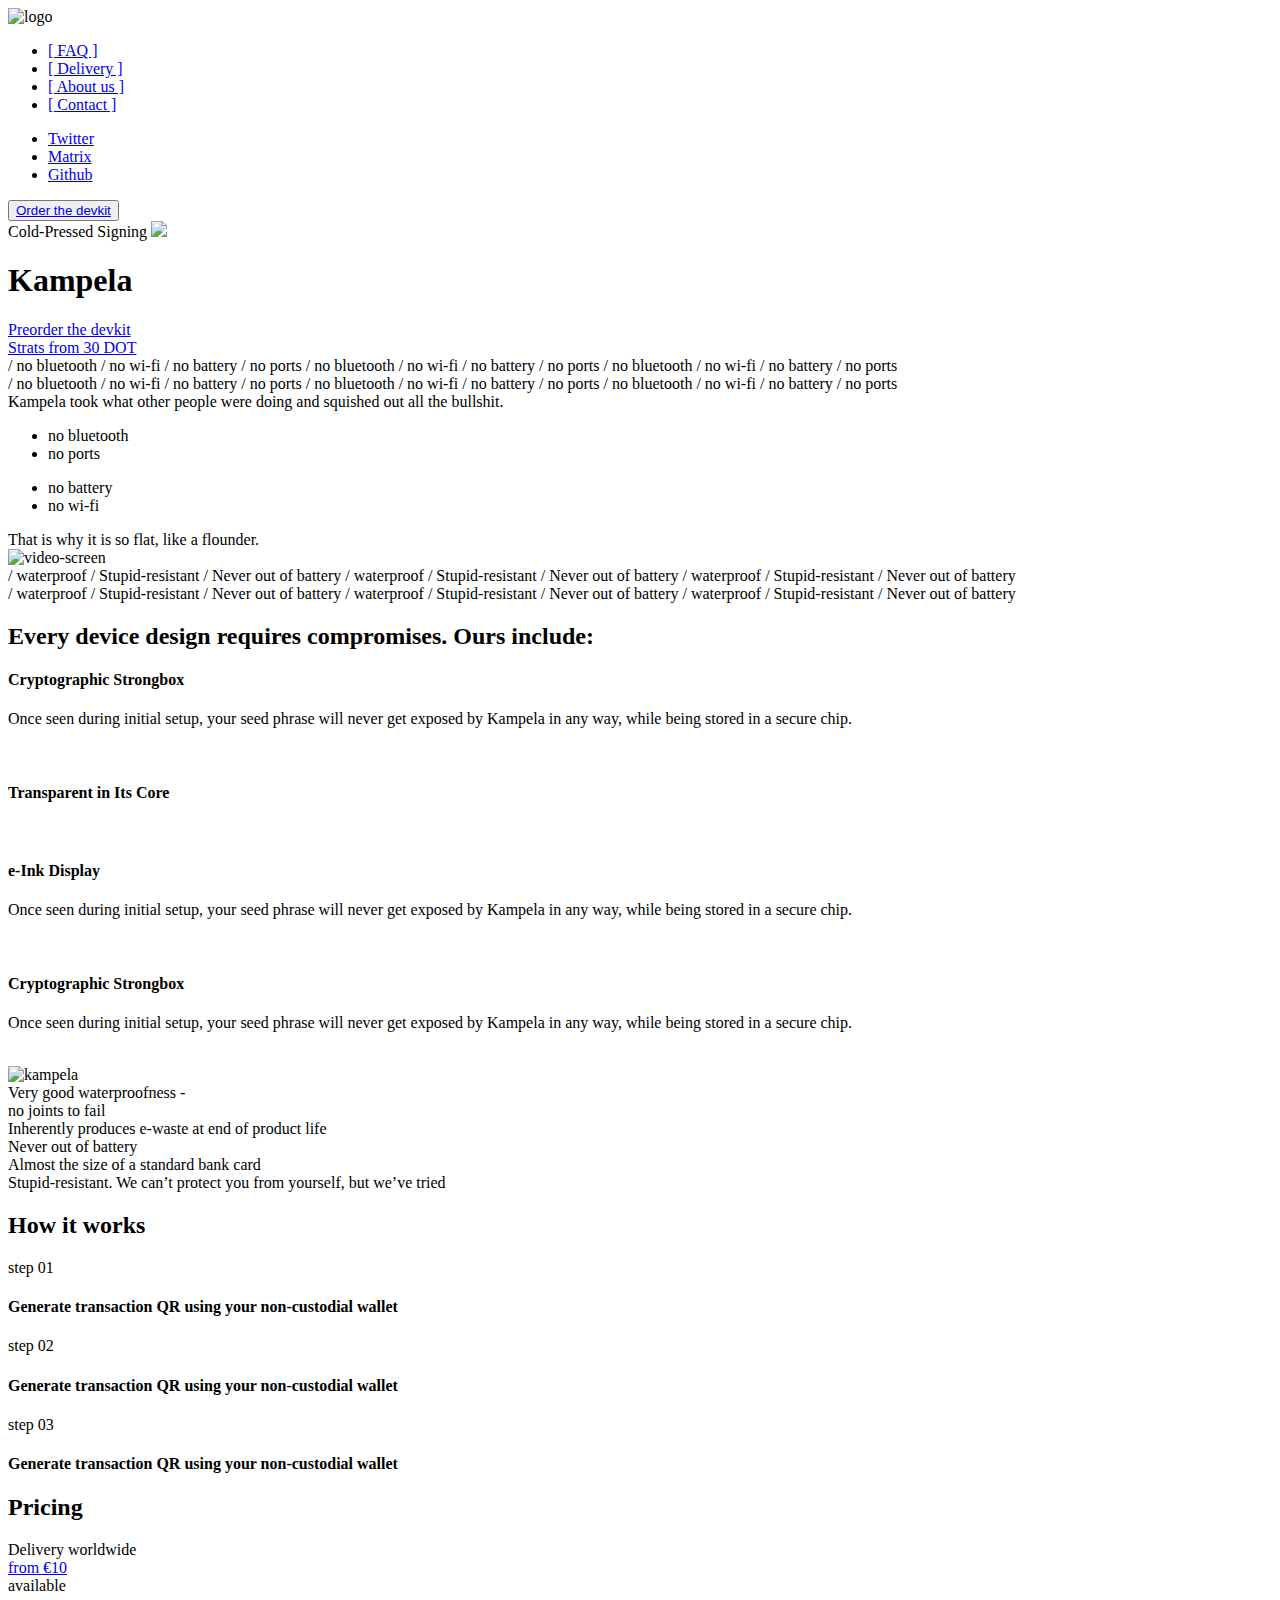
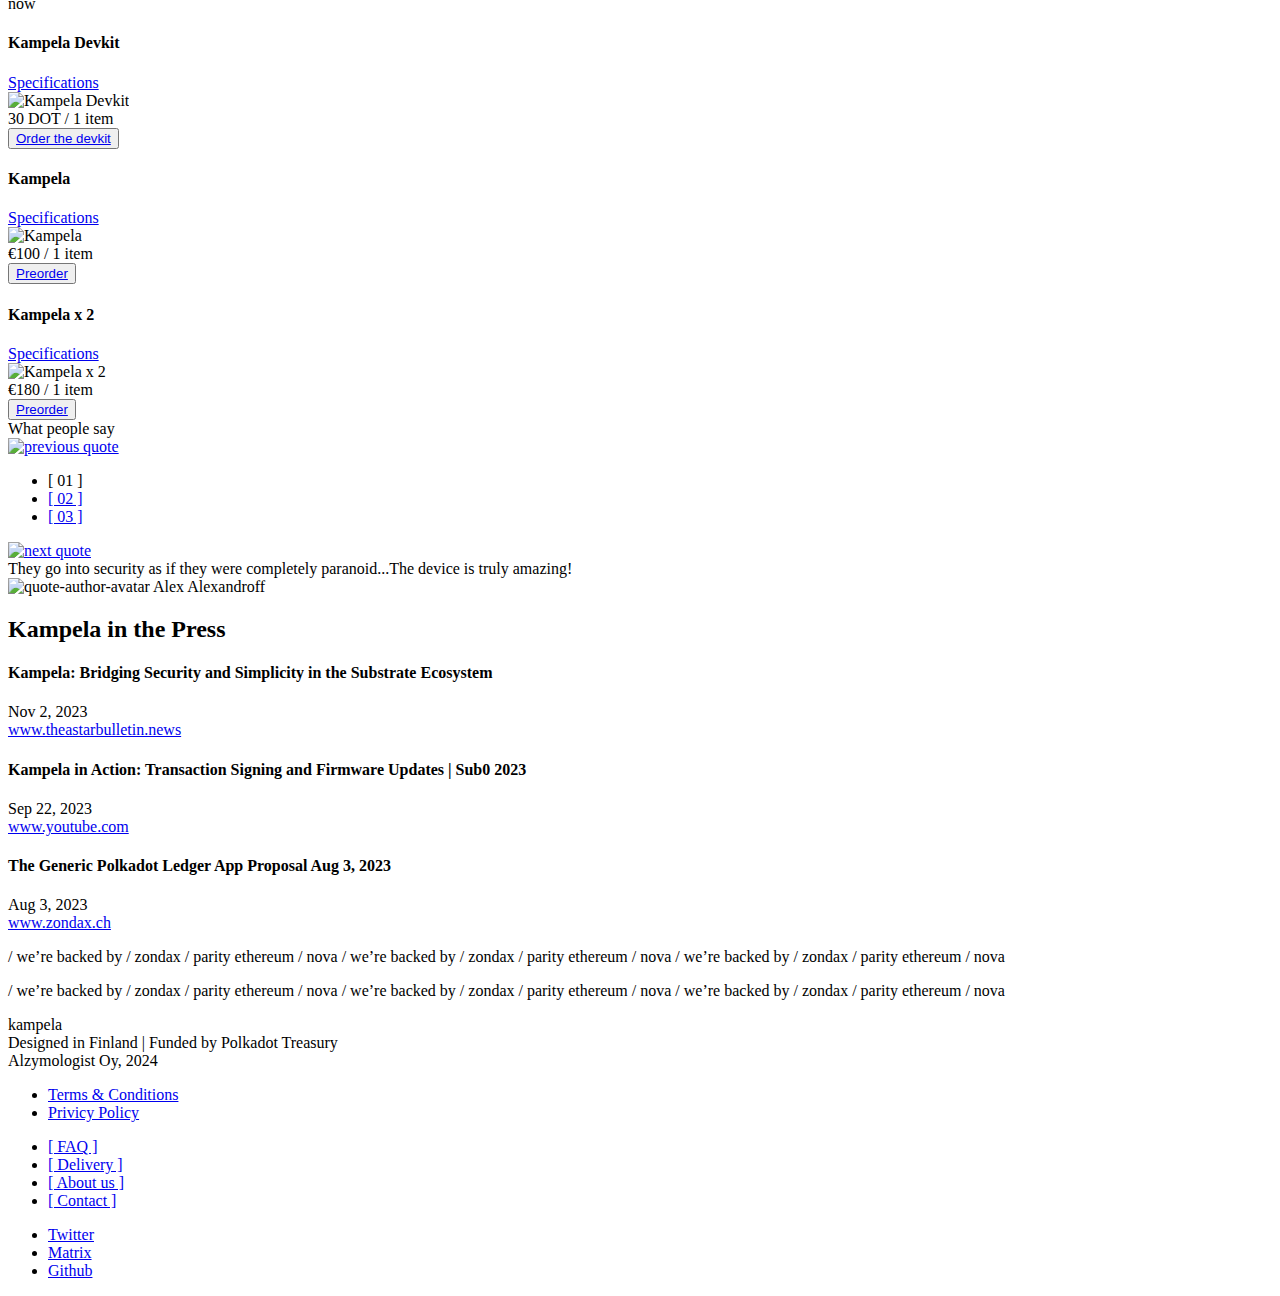
==== 1920x/index.html @ 7565f365 "Merge branch 'master' of https://github.com/yavelena/kampela-figma-layout" ====
<!DOCTYPE html>
<html lang="en">

<head>
  <meta charset="UTF-8">
  <meta name="viewport" content="width=device-width, initial-scale=1.0">
  <meta name="description" content="Hardware signer for Polkadot ecosystem" />
  <link rel="preconnect" href="https://fonts.googleapis.com">
  <link rel="preconnect" href="https://fonts.gstatic.com" crossorigin>
  <link
    href="https://fonts.googleapis.com/css2?family=Space+Grotesk:wght@300;400;500&family=Space+Mono:wght@400;700&display=swap"
    rel="stylesheet">
  <link href="https://cdn.jsdelivr.net/npm/remixicon@4.1.0/fonts/remixicon.css" rel="stylesheet" />
  <link rel="stylesheet" href="css/style.css">
  <title>Kampela</title>
</head>

<body>
  <div class="container">

    <!-- TOP MENU SCREEN -->
    <div id="fixed-menu">
      <div class="left-container">
        <div class="logo"><img src="img/logo.svg" alt="logo"></div>
        <menu class="main-menu hmenu">
          <li><a href="#">[ FAQ ]</a></li>
          <li><a href="#">[ Delivery ]</a></li>
          <li><a href="#">[ About us ]</a></li>
          <li><a href="#">[ Contact ]</a></li>
        </menu>
      </div>
      <div class="right-container">
        <menu class="link-menu hmenu">
          <li><a href="#" class="underline">Twitter
            <div class="arrows-wrapper">
              <div class="arrow top"></div>
              <div class="arrow bottom"></div>
            </div>
          </a></li>
          <li><a href="#" class="underline">Matrix
            <div class="arrows-wrapper">
              <div class="arrow top"></div>
              <div class="arrow bottom"></div>
            </div>
          </a></li>
          <li><a href="#" class="underline">Github
            <div class="arrows-wrapper">
              <div class="arrow top"></div>
              <div class="arrow bottom"></div>
            </div>
          </a></li>
        </menu>
        <button class="order-button"><a href="#">Order the devkit</a></button>
      </div>
    </div>

    <!-- FIRST KAMPELA SCREEN -->
    <div class="first-screen">
      <div class="headline">
        <div class="description">Cold-Pressed Signing <img src="img/lines-icon.png"></div>
        <h1 class="kampela-logo">Kampela</h1>
      </div>
      <div class="preorder-buttons">
        <div class="order-button white"><a href="#">Preorder the devkit</a></div>
        <div id="starts-from"><a href="#" class="underline">Strats from 30 DOT</a></div>
      </div>
    </div>

    <!-- RUNNING TEXT LINE #1 -->
    <div class="running-text-line">
      <div class="running-text">
        <span>/ no bluetooth / no wi-fi / no battery / no ports </span>
        <span>/ no bluetooth / no wi-fi / no battery / no ports </span>
        <span>/ no bluetooth / no wi-fi / no battery / no ports </span>
      </div>
      <div class="running-text">
        <span>/ no bluetooth / no wi-fi / no battery / no ports </span>
        <span>/ no bluetooth / no wi-fi / no battery / no ports </span>
        <span>/ no bluetooth / no wi-fi / no battery / no ports </span>
      </div>
    </div>

    <!-- ABOUT SCREEN -->
    <div id="about-screen">
      <div class="kampela-img"></div>
      <div id="about-text-block-1">
        <span class="text-h3">Kampela took what other people were doing and squished out all the bullshit.</span>
        <div id="prop-list-container" class="text-large">
          <menu class="prop-list">
            <li>no bluetooth</li>
            <li>no ports</li>
          </menu>
          <menu class="prop-list">
            <li>no battery</li>
            <li>no wi-fi</li>
          </menu>
        </div>
      </div>
      <div id="about-text-block-2" class="text-h3">That is why it is so flat, like a flounder.</div>
    </div>

    <!-- LAKE BOTTOM  -->
    <div id="kambala-screen"></div>

    <!-- VIDEO -->
    <div id="video-screen"><img src="img/video-block.jpg" alt="video-screen"></div>

    <!-- RUNNING TEXT LINE #2 -->
    <div class="running-text-line">
      <div class="running-text">
        <span>/ waterproof / Stupid-resistant / Never out of battery </span>
        <span>/ waterproof / Stupid-resistant / Never out of battery </span>
        <span>/ waterproof / Stupid-resistant / Never out of battery </span>
      </div>
      <div class="running-text">
        <span>/ waterproof / Stupid-resistant / Never out of battery </span>
        <span>/ waterproof / Stupid-resistant / Never out of battery </span>
        <span>/ waterproof / Stupid-resistant / Never out of battery </span>
      </div>
    </div>

    <!-- FEATURES SCREEN -->
    <div id="features-screen">
      <h2>Every device design requires compromises. Ours include:</h2>
      <div id="features-container">
        <div class="feature-block border-container">
          <div class="feature-text">
            <h4>Cryptographic Strongbox</h4>
            <p>Once seen during initial setup, your seed phrase will never get exposed by Kampela in any way, while
              being stored in a secure chip.</p>
          </div>
          <img class="feature-picture" src="img/features/crypto-strongbox.jpg" alt="">
        </div>
        <div class="feature-block border-container">
          <div class="feature-text">
            <h4>Transparent in Its Core</h4>
            <p></p>
            <img class="feature-picture" src="img/features/transparent.jpg" alt="">
          </div>
        </div>
        <div class="feature-block border-container">
          <div class="feature-text">
            <h4>e-Ink Display</h4>
            <p>Once seen during initial setup, your seed phrase will never get exposed by Kampela in any way, while
              being stored in a secure chip.</p>
            <img class="feature-picture" src="img/features/eink.jpg" alt="">
          </div>
        </div>
        <div class="feature-block border-container">
          <div class="feature-text">
            <h4>Cryptographic Strongbox</h4>
            <p class="text-large">Once seen during initial setup, your seed phrase will never get exposed by Kampela in
              any way, while being stored in a secure chip.</p>
            <img class="feature-picture" src="img/features/crypto-strongbox.jpg" alt="">
          </div>
        </div>
      </div>
    </div>

    <!-- CHECK-FEATURES SCREEN -->
    <div id='check-screen'>
      <img src="img/check-screen-kampela.png" width="469" height="804" alt="kampela">
      <div id="check-block-1">Very good waterproofness -<br />no joints to fail</div>
      <div id="check-block-2">Inherently produces e-waste at end of product life</div>
      <div id="check-block-3">Never out of battery</div>
      <div id="check-block-4">Almost the size of a standard bank card</div>
      <div id="check-block-5">Stupid-resistant. We can’t protect you from yourself, but we’ve tried</div>
    </div>


    <!-- HOW IT WORKS -->
    <div id="how-it-works">
      <h2>How it works</h2>
      <div id="work-steps-block">
        <div class="work-step active">
          <div class="step-number">step 01</div>
          <h4>Generate transaction QR using your non-custodial wallet</h4>
          <div class="work-step-container"></div>
        </div>
        <div class="work-step">
          <div class="step-number">step 02</div>
          <h4>Generate transaction QR using your non-custodial wallet</h4>
          <!-- <div class="work-step-container"></div> -->
        </div>
        <div class="work-step">
          <div class="step-number">step 03</div>
          <h4>Generate transaction QR using your non-custodial wallet</h4>
          <!-- <div class="work-step-container"></div> -->
        </div>
      </div>
    </div>

    <!-- PRICING  -->
    <div id="pricing-screen">
      <h2>Pricing</h2>
      <div id="delivery" class="text-large">
        Delivery worldwide<br />
        <a href="#" class="text-medium underline">from €10</a>
      </div>

      <div id="price-container">
        <div class="product border-container">
          <div class="available">available<br />now</div>
          <div class="title">
            <h4>Kampela Devkit</h4>
            <a href="#" class="text-small underline">Specifications</a>
          </div>
          <img src="img/prices/kampela-devkit.png" alt="Kampela Devkit">
          <div class="price-order">
            <div class="text-small"><span class="price">30 DOT</span> / 1 item</div>
            <button class="order-button"><a href="#">Order the devkit</a></button>
          </div>
        </div>
        <div class="product border-container">
          <div class="title">
            <h4>Kampela</h4>
            <a href="#" class="text-small underline">Specifications</a>
          </div>
          <img src="img/prices/kampela.png" alt="Kampela">
          <div class="price-order">
            <div class="text-small"><span class="price">€100</span> / 1 item</div>
            <button class="order-button white"><a href="#">Preorder</a></button>
          </div>
        </div>
        <div class="product border-container">
          <div class="title">
            <h4>Kampela x 2</h4>
            <a href="#" class="text-small underline">Specifications</a>
          </div>
          <img src="img/prices/kampelax2.png" alt="Kampela x 2">
          <div class="price-order">
            <div class="text-small"><span class="price">€180</span> / 1 item</div>
            <button class="order-button white"><a href="#">Preorder</a></button>
          </div>
        </div>
      </div>
    </div>


    <!-- QUOTES  -->
    <div id="quotes-screen">
      <div id="quotes-body">
        <div id="quotes-header">
          <div id="quotes-title" class="text-large">What people say</div>
          <div class="pages-nav">
            <a href="#"><img src="img/arrow-left.png" alt="previous quote"></a>
            <menu>
              <li>[ 01 ]</li>
              <li><a href="#">[ 02 ]</a></li>
              <li><a href="#">[ 03 ]</a></li>
            </menu>
            <a href="#"><img src="img/arrow-right.png" alt="next quote"></a>
          </div>
        </div>
        <div class="quote text-h1">They go into security as if they were completely paranoid...The device is truly
          amazing!</div>
        <div class="author text-large">
          <img src="img/avatar.png" alt="quote-author-avatar">
          <span>Alex Alexandroff</span>
        </div>
      </div>
    </div>

    <!-- IN PRESS  -->
    <div id="kampela-in-press">
      <h2>Kampela in the Press</h2>
      <div id="press-container">
        <div class="press-block border-container">
          <div class="press-item-title">
            <h4>Kampela: Bridging Security and Simplicity in the Substrate Ecosystem</h4>
            <div class="press-item-date text-small">Nov 2, 2023</div>
          </div>
          <div class="press-item-link"><a href="#" class="text-medium underline">www.theastarbulletin.news</a></div>
        </div>
        <div class="press-block border-container">
          <div class="press-item-title">
            <h4>Kampela in Action: Transaction Signing and Firmware Updates | Sub0 2023</h4>
            <div class="press-item-date text-small">Sep 22, 2023</div>
          </div>
          <div class="press-item-link"><a href="#" class="text-medium underline">www.youtube.com</a></div>
        </div>
        <div class="press-block border-container">
          <div class="press-item-title">
            <h4>The Generic Polkadot Ledger App Proposal Aug 3, 2023</h4>
            <div class="press-item-date text-small">Aug 3, 2023</div>
          </div>
          <div class="press-item-link"><a href="#" class="text-medium underline">www.zondax.ch</a></div>
        </div>

      </div>
    </div>

    <!-- RUNNING TEXT LINE #3 -->
    <div class="running-text-line">
      <div class="running-text">
        <p>
          / <span class="gray">we’re backed by</span> / zondax / parity ethereum / nova
          / <span class="gray">we’re backed by</span> / zondax / parity ethereum / nova
          / <span class="gray">we’re backed by</span> / zondax / parity ethereum / nova
        </p>
      </div>
      <div class="running-text">
        <p>
          / <span class="gray">we’re backed by</span> / zondax / parity ethereum / nova
          / <span class="gray">we’re backed by</span> / zondax / parity ethereum / nova
          / <span class="gray">we’re backed by</span> / zondax / parity ethereum / nova
        </p>
      </div>
    </div>


    <!-- FOOTER  -->
    <div id="footer">
      <div class="left-container flex-col">
        <div class="logo flex-col">
          <div id="footer-kampela" class="kampela-logo">kampela</div>
          <div class="subtitle text-small">Designed in Finland | Funded by Polkadot Treasury</div>
        </div>
        <div id="copyrights" class="text-small">
          <span>Alzymologist Oy, 2024</span>
          <menu id="terms-policy" class="hmenu">
            <li><a href="#">Terms & Conditions</a></li>
            <li><a href="#">Privicy Policy</a></li>
          </menu>
        </div>
      </div>
      <div class="right-container flex-col">
        <menu id="footer-top-menu" class="main-menu hmenu">
          <li><a href="#">[ FAQ ]</a></li>
          <li><a href="#">[ Delivery ]</a></li>
          <li><a href="#">[ About us ]</a></li>
          <li><a href="#">[ Contact ]</a></li>
        </menu>

        <menu class="link-menu hmenu">
          <li><a href="#" class="underline">Twitter
            <div class="arrows-wrapper">
              <div class="arrow top"></div>
              <div class="arrow bottom"></div>
            </div>
          </a></li>
          <li><a href="#" class="underline">Matrix
            <div class="arrows-wrapper">
              <div class="arrow top"></div>
              <div class="arrow bottom"></div>
            </div>
          </a></li>
          <li><a href="#" class="underline">Github
            <div class="arrows-wrapper">
              <div class="arrow top"></div>
              <div class="arrow bottom"></div>
            </div>
          </a></li>
        </menu>
      </div>
    </div>


  </div>

</body>

</html>
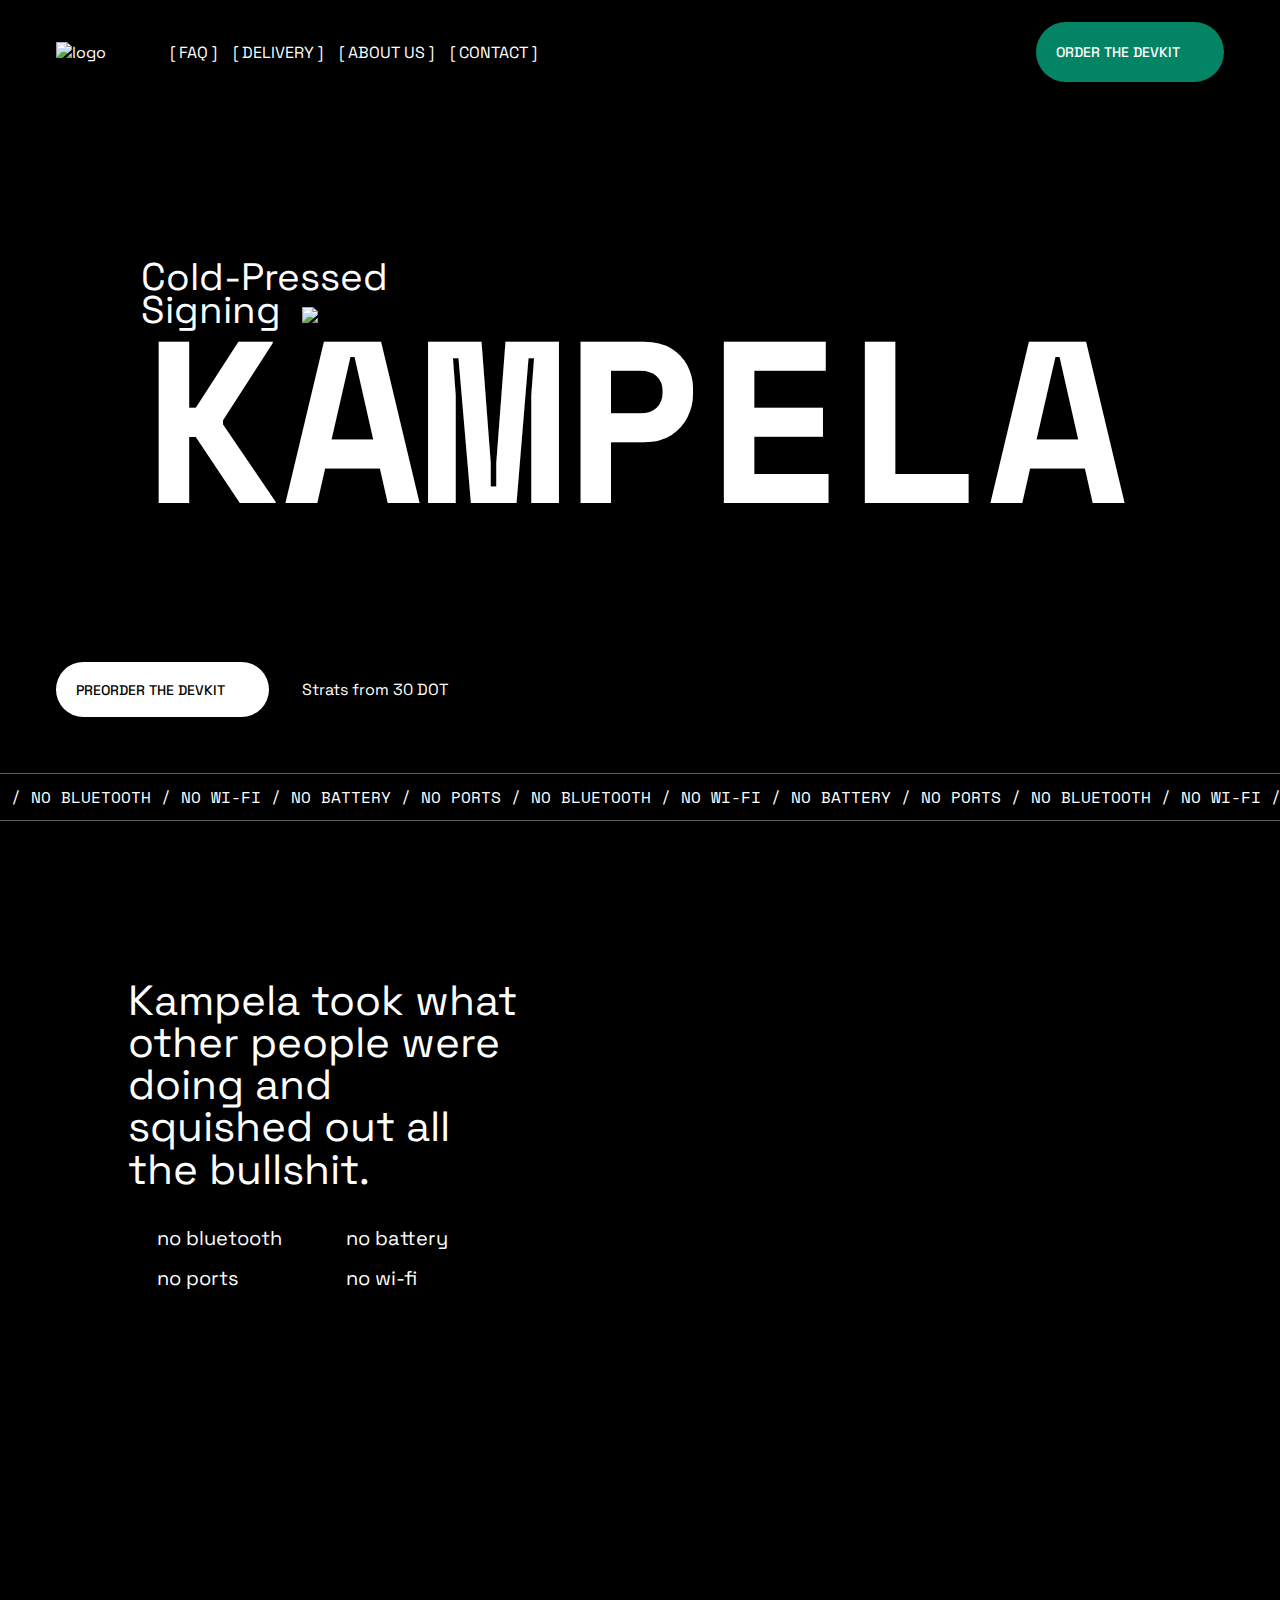
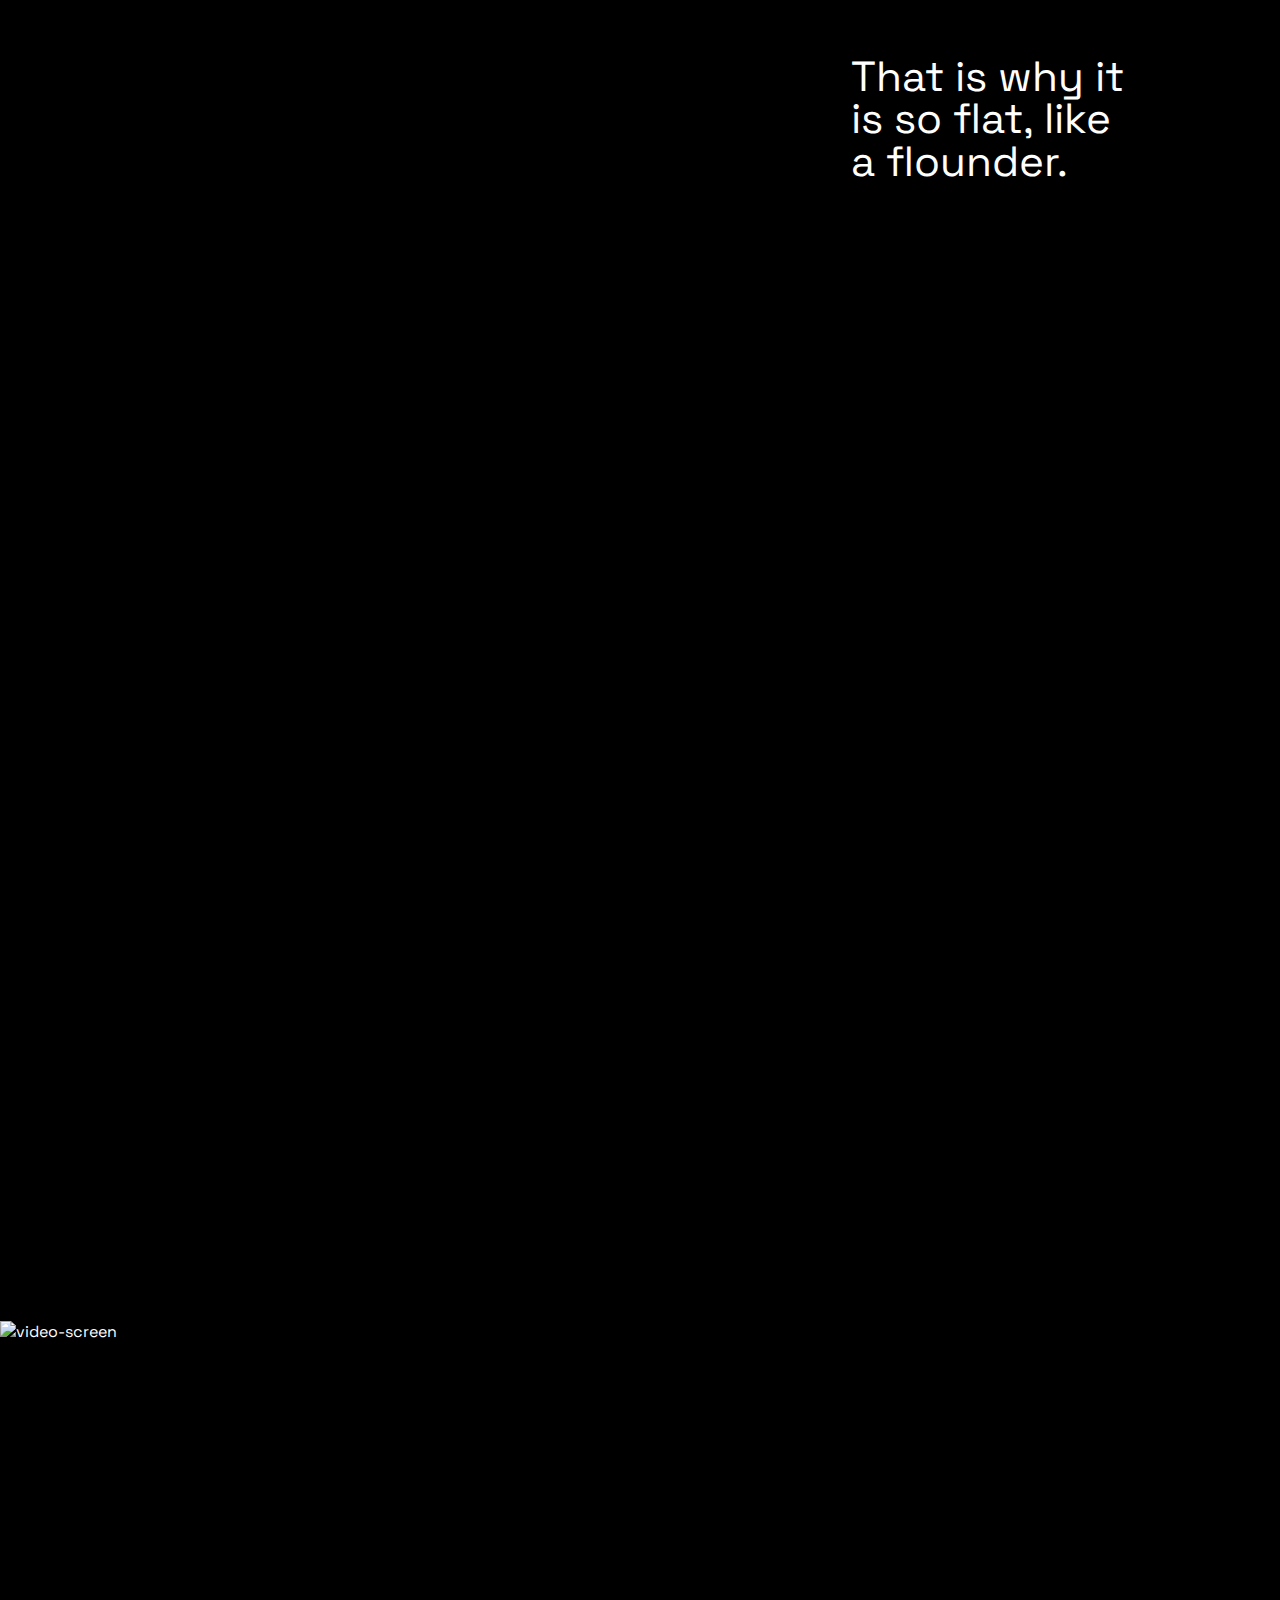
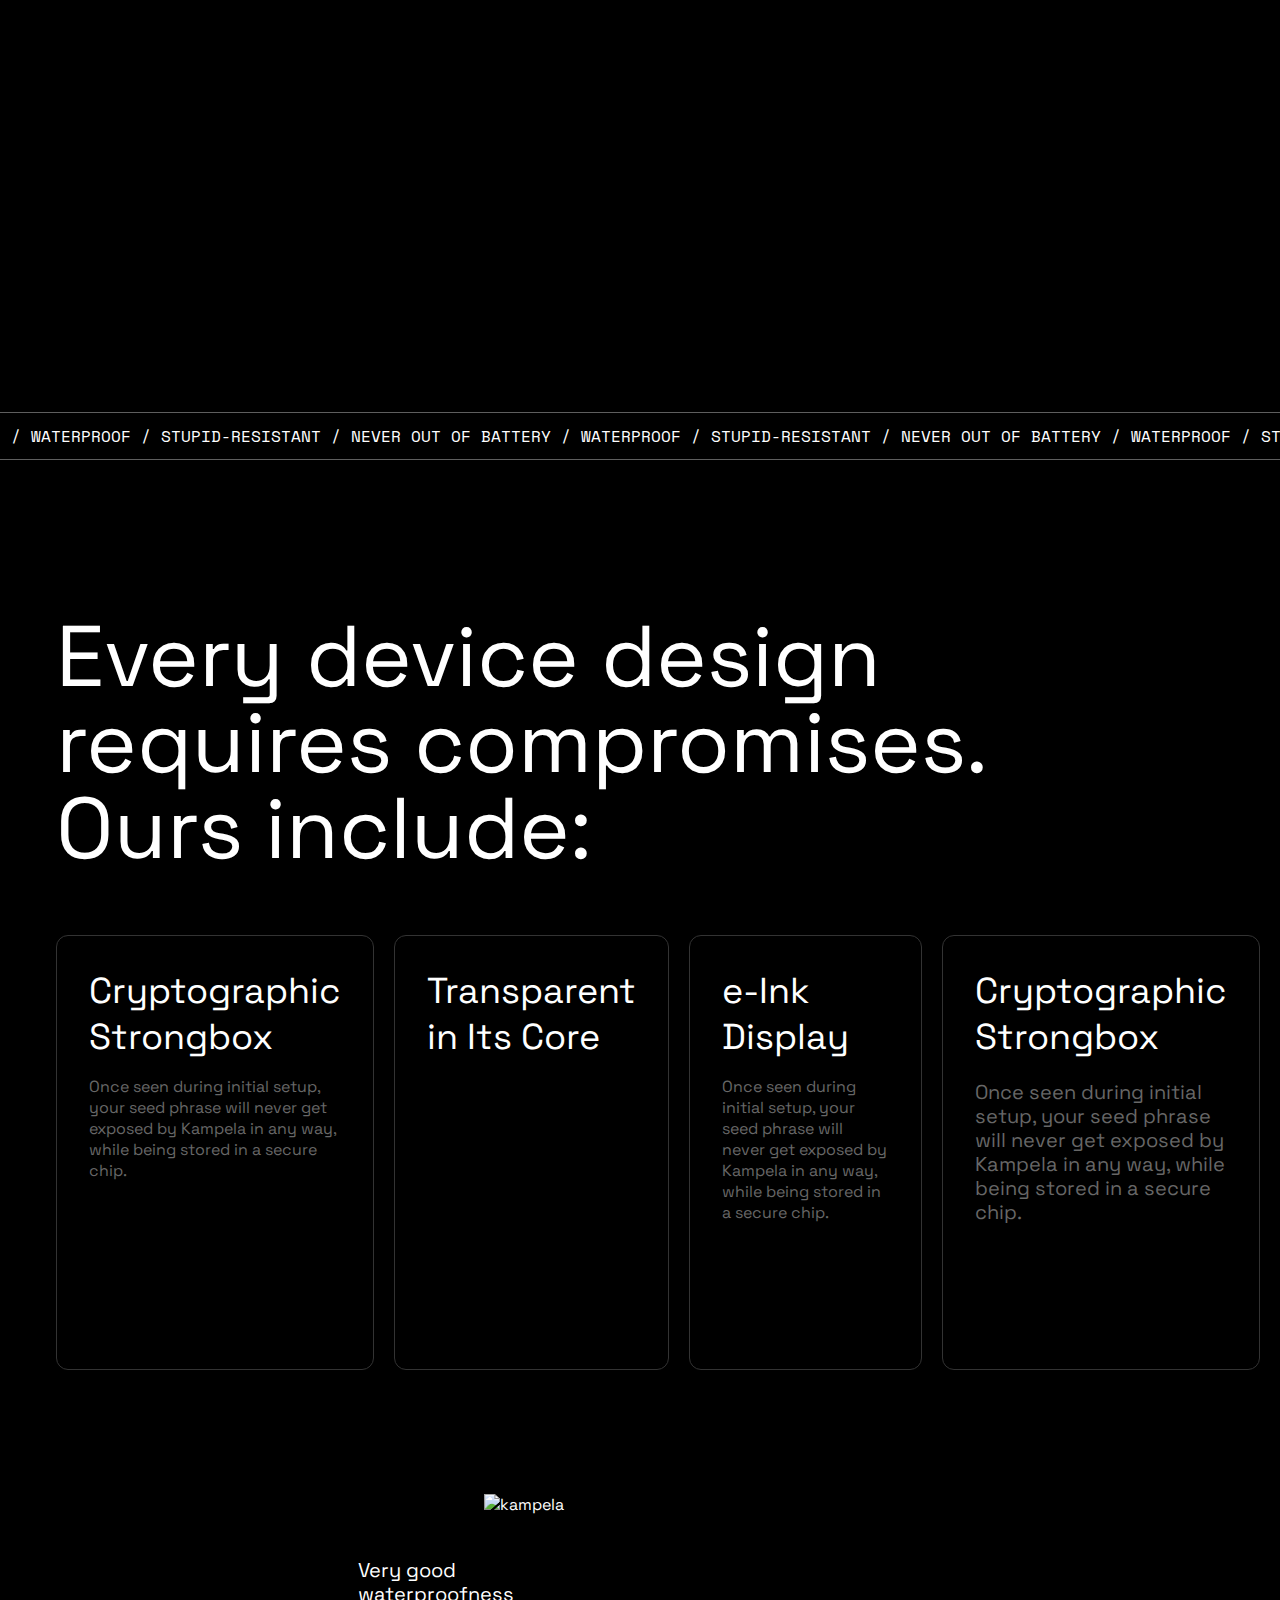
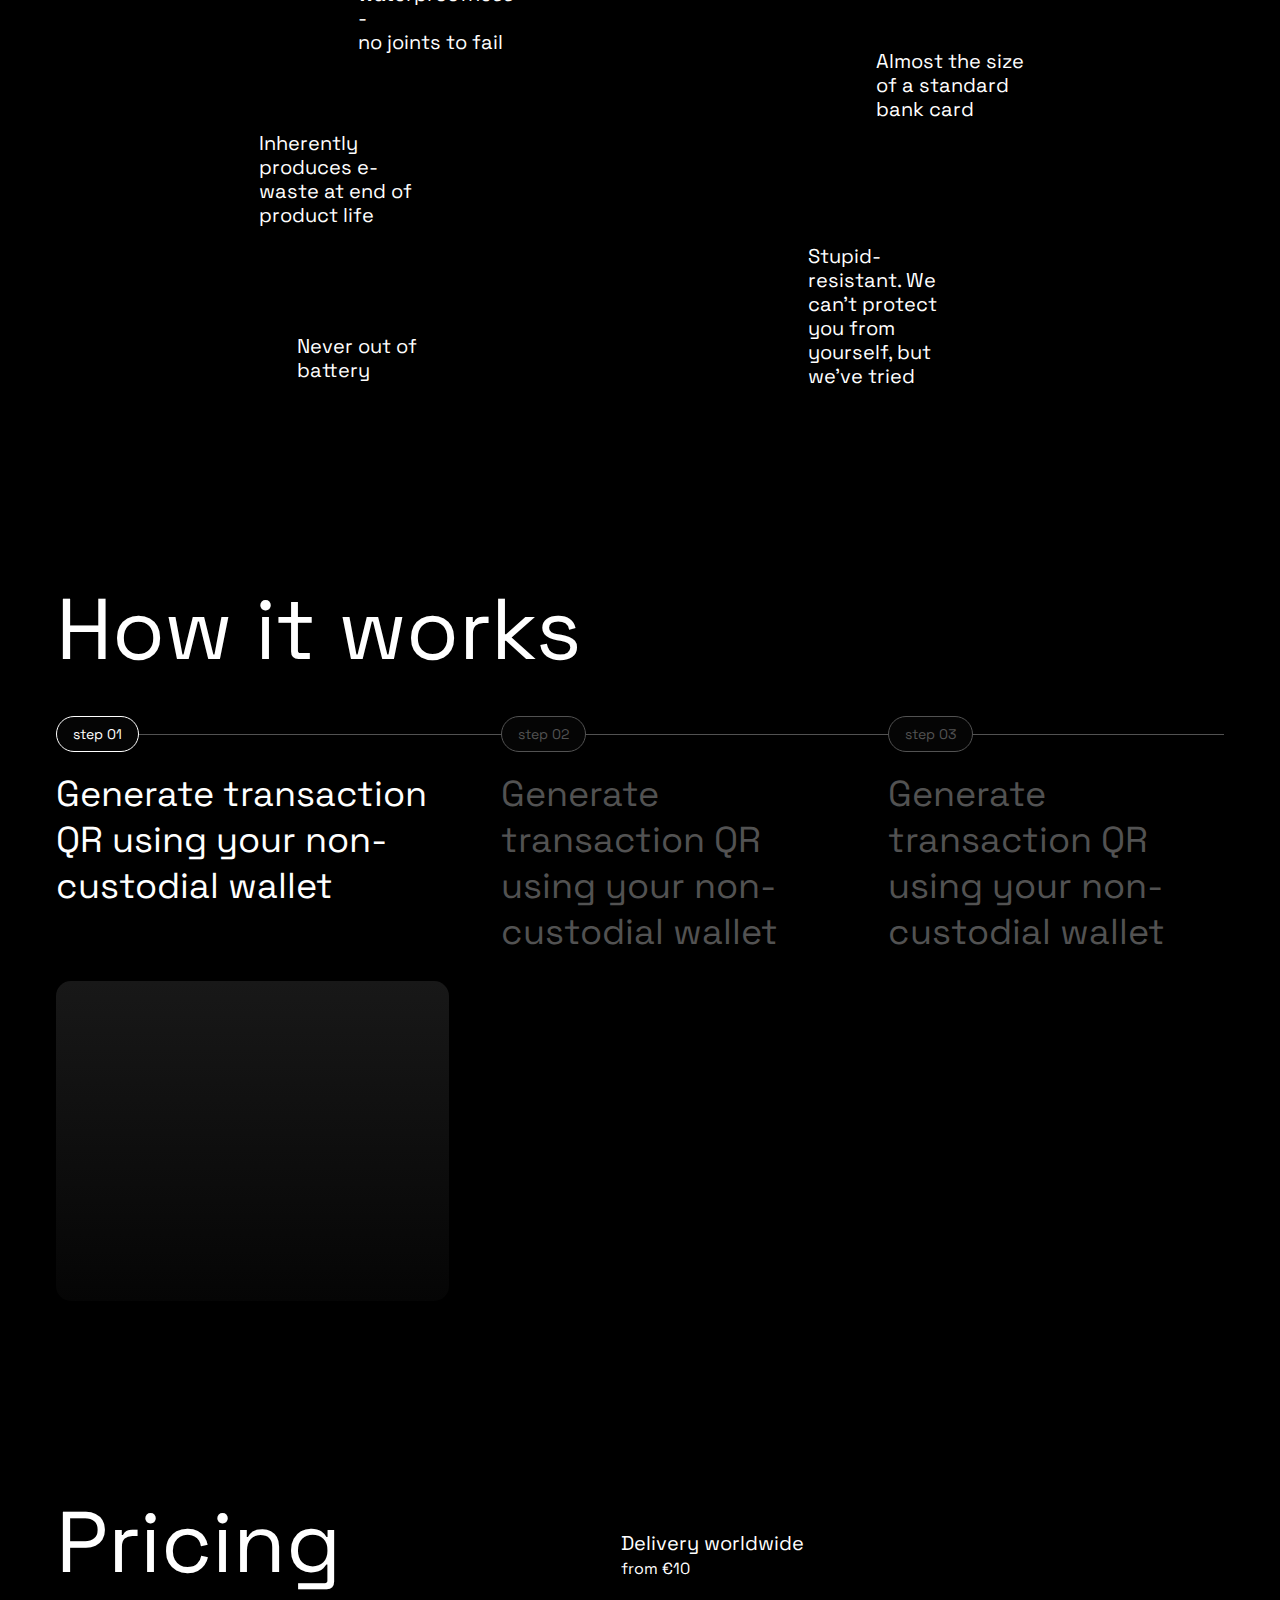
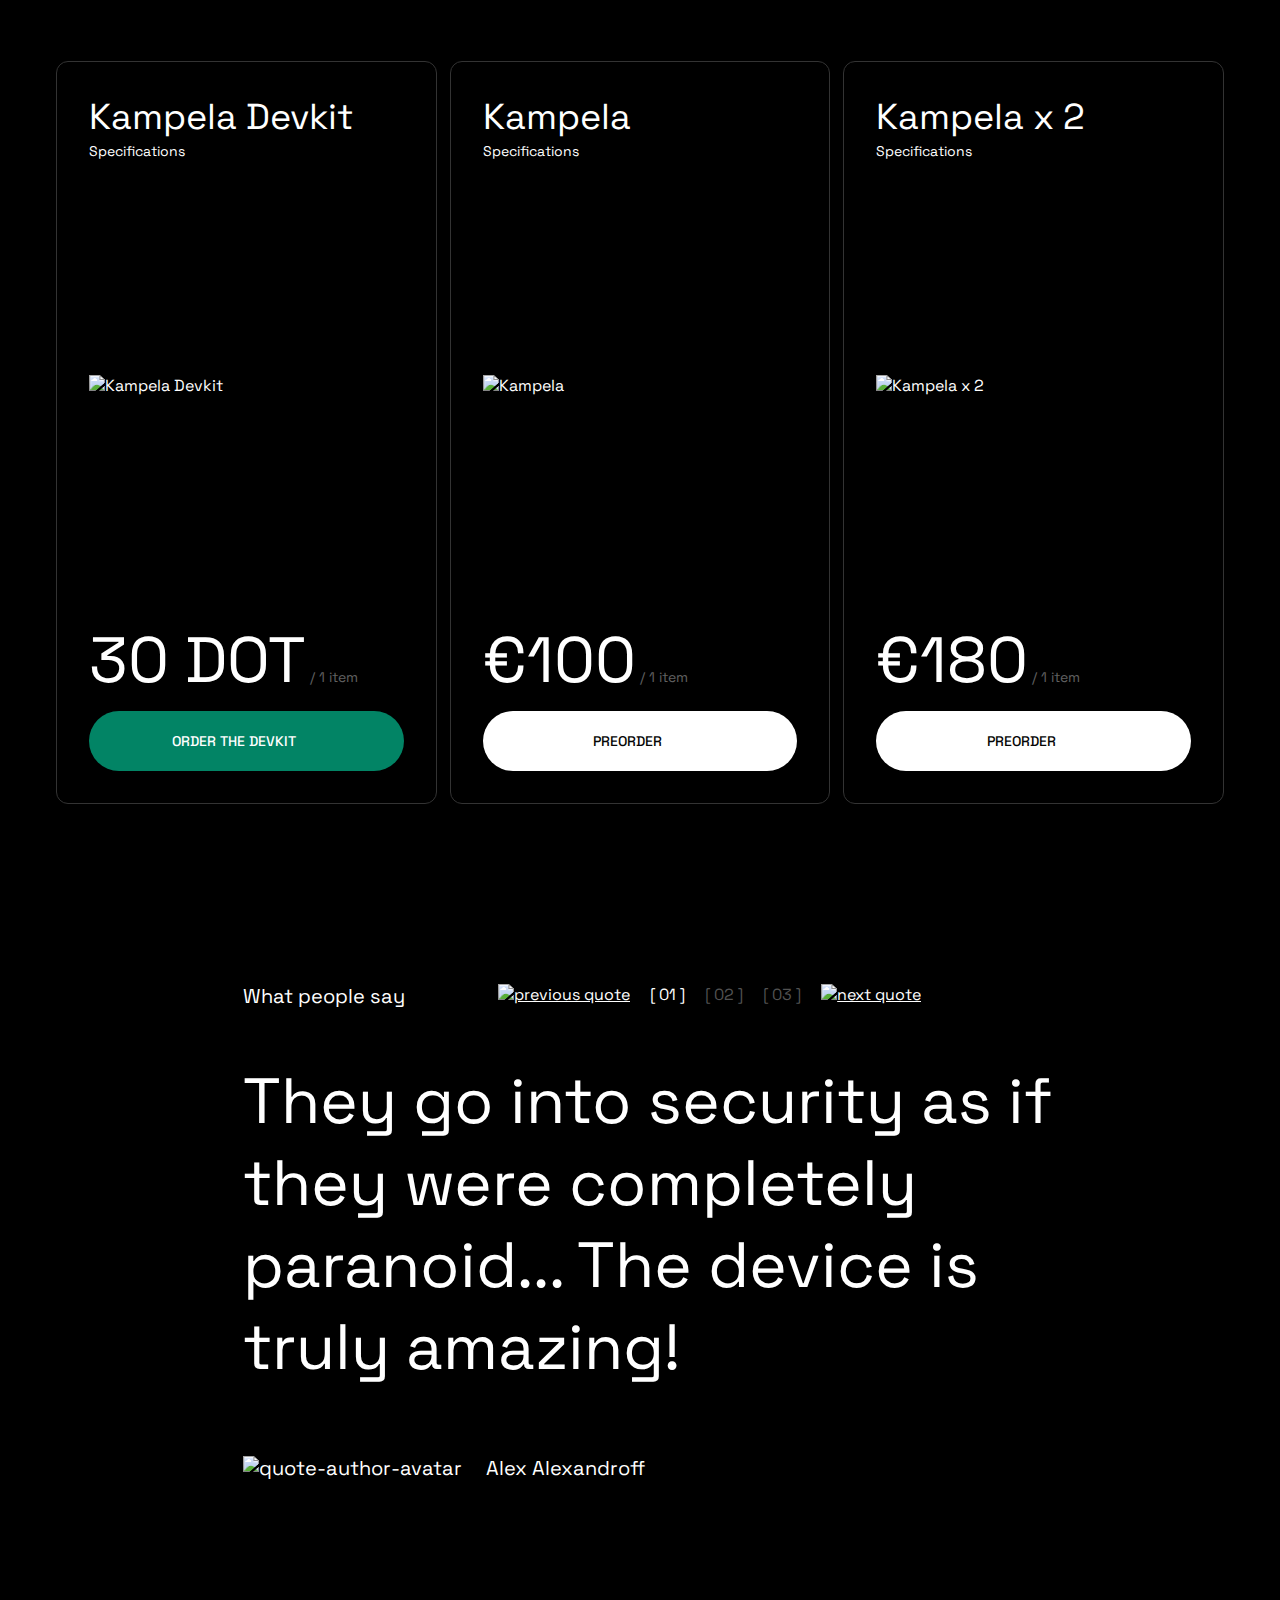
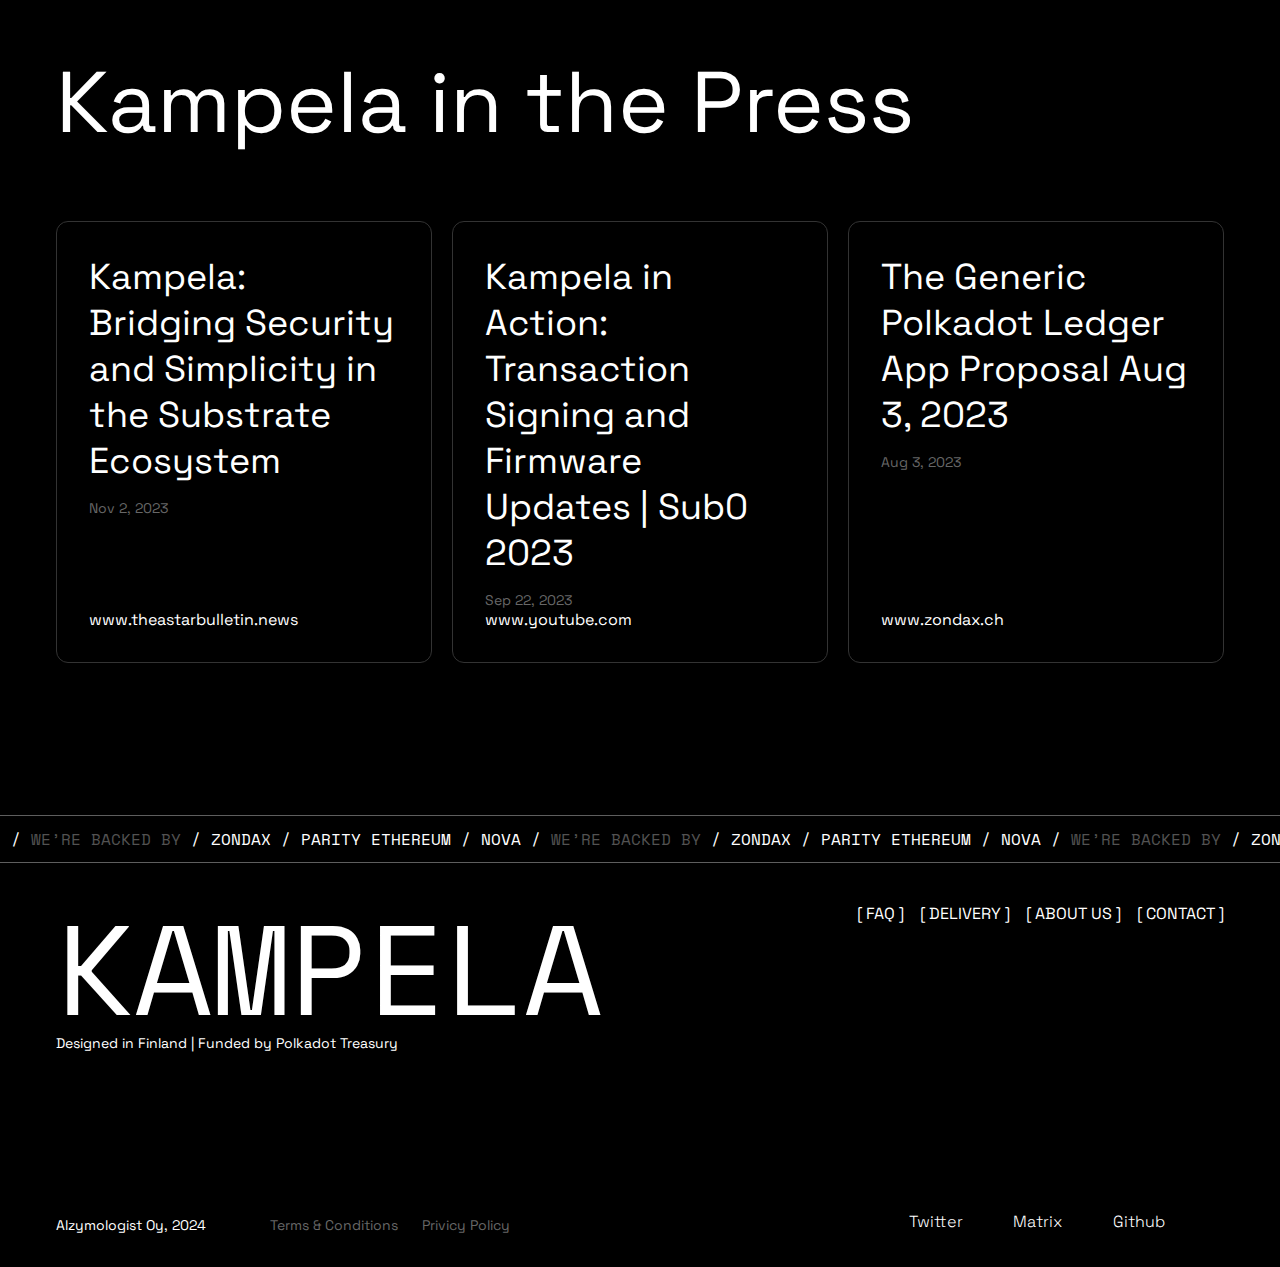
==== commit bfc6d023: "Responsive layout for all screen sizes plus mobile version" ====
--- a/1920x/index.html
+++ b/1920x/index.html
@@ -10,7 +10,6 @@
   <link
     href="https://fonts.googleapis.com/css2?family=Space+Grotesk:wght@300;400;500&family=Space+Mono:wght@400;700&display=swap"
     rel="stylesheet">
-  <link href="https://cdn.jsdelivr.net/npm/remixicon@4.1.0/fonts/remixicon.css" rel="stylesheet" />
   <link rel="stylesheet" href="css/style.css">
   <title>Kampela</title>
 </head>
@@ -18,46 +17,75 @@
 <body>
   <div class="container">
 
-    <!-- TOP MENU SCREEN -->
-    <div id="fixed-menu">
-      <div class="left-container">
-        <div class="logo"><img src="img/logo.svg" alt="logo"></div>
-        <menu class="main-menu hmenu">
-          <li><a href="#">[ FAQ ]</a></li>
-          <li><a href="#">[ Delivery ]</a></li>
-          <li><a href="#">[ About us ]</a></li>
-          <li><a href="#">[ Contact ]</a></li>
-        </menu>
-      </div>
-      <div class="right-container">
-        <menu class="link-menu hmenu">
-          <li><a href="#" class="underline">Twitter
-            <div class="arrows-wrapper">
-              <div class="arrow top"></div>
-              <div class="arrow bottom"></div>
-            </div>
-          </a></li>
-          <li><a href="#" class="underline">Matrix
-            <div class="arrows-wrapper">
-              <div class="arrow top"></div>
-              <div class="arrow bottom"></div>
-            </div>
-          </a></li>
-          <li><a href="#" class="underline">Github
-            <div class="arrows-wrapper">
-              <div class="arrow top"></div>
-              <div class="arrow bottom"></div>
-            </div>
-          </a></li>
-        </menu>
-        <button class="order-button"><a href="#">Order the devkit</a></button>
-      </div>
-    </div>
 
     <!-- FIRST KAMPELA SCREEN -->
     <div class="first-screen">
+
+      <!-- TOP MENU FULL SCREEN-->
+      <div class="fixed-menu full-screen">
+        <div class="left-container">
+          <img src="img/logo.svg" alt="logo" class="logo">
+          <menu class="main-menu hmenu">
+            <li><a href="#">[ FAQ ]</a></li>
+            <li><a href="#">[ Delivery ]</a></li>
+            <li><a href="#">[ About us ]</a></li>
+            <li><a href="#">[ Contact ]</a></li>
+          </menu>
+        </div>
+        <div class="right-container">
+          <menu class="link-menu hmenu">
+            <li><a href="#" class="underline">Twitter
+                <div class="arrows-wrapper">
+                  <div class="arrow top"></div>
+                  <div class="arrow bottom"></div>
+                </div>
+              </a></li>
+            <li><a href="#" class="underline">Matrix
+                <div class="arrows-wrapper">
+                  <div class="arrow top"></div>
+                  <div class="arrow bottom"></div>
+                </div>
+              </a></li>
+            <li><a href="#" class="underline">Github
+                <div class="arrows-wrapper">
+                  <div class="arrow top"></div>
+                  <div class="arrow bottom"></div>
+                </div>
+              </a></li>
+          </menu>
+          <button class="order-button"><a href="#">Order the devkit</a></button>
+        </div>
+      </div>
+
+
+      <!-- TOP MENU MOBILE-->
+      <input class="top-menu-switcher mobile" type="checkbox" id="top-menu-switcher" />
+      <div class="fixed-menu mobile">
+        <img src="img/logo.svg" alt="logo" class="logo">
+        <label class="hamb" for="top-menu-switcher">
+          <div class="top-menu-ctrl"></div>
+        </label>
+      </div>
+
+      <nav class="top-menu-overlay mobile">
+        <div>
+          <button class="order-button white"><a href="#">Order the devkit</a></button>
+          <menu class="main-menu hmenu">
+            <li><a href="#">[ FAQ ]</a></li>
+            <li><a href="#">[ Delivery ]</a></li>
+            <li><a href="#">[ About us ]</a></li>
+            <li><a href="#">[ Contact ]</a></li>
+          </menu>
+        </div>
+        <menu class="link-menu hmenu">
+          <li><a href="#" class="underline">Twitter</a></li>
+          <li><a href="#" class="underline">Matrix</a></li>
+          <li><a href="#" class="underline">Github</a></li>
+        </menu>
+      </nav>
+
       <div class="headline">
-        <div class="description">Cold-Pressed Signing <img src="img/lines-icon.png"></div>
+        <div class="description">Cold-Pressed<br>Signing <img src="img/lines-icon.png"></div>
         <h1 class="kampela-logo">Kampela</h1>
       </div>
       <div class="preorder-buttons">
@@ -66,6 +94,7 @@
       </div>
     </div>
 
+
     <!-- RUNNING TEXT LINE #1 -->
     <div class="running-text-line">
       <div class="running-text">
@@ -82,7 +111,7 @@
 
     <!-- ABOUT SCREEN -->
     <div id="about-screen">
-      <div class="kampela-img"></div>
+      <div class="kampela-img full-screen"></div>
       <div id="about-text-block-1">
         <span class="text-h3">Kampela took what other people were doing and squished out all the bullshit.</span>
         <div id="prop-list-container" class="text-large">
@@ -96,6 +125,7 @@
           </menu>
         </div>
       </div>
+      <div class="kampela-img mobile"><img src="img/kampela-mobile.png" alt="kampela"></div>
       <div id="about-text-block-2" class="text-h3">That is why it is so flat, like a flounder.</div>
     </div>
 
@@ -121,7 +151,7 @@
 
     <!-- FEATURES SCREEN -->
     <div id="features-screen">
-      <h2>Every device design requires compromises. Ours include:</h2>
+      <h2>Every device design<br>requires compromises.<br>Ours include:</h2>
       <div id="features-container">
         <div class="feature-block border-container">
           <div class="feature-text">
@@ -135,37 +165,42 @@
           <div class="feature-text">
             <h4>Transparent in Its Core</h4>
             <p></p>
-            <img class="feature-picture" src="img/features/transparent.jpg" alt="">
-          </div>
+          </div>
+          <img class="feature-picture" src="img/features/transparent.jpg" alt="">
         </div>
         <div class="feature-block border-container">
           <div class="feature-text">
             <h4>e-Ink Display</h4>
             <p>Once seen during initial setup, your seed phrase will never get exposed by Kampela in any way, while
               being stored in a secure chip.</p>
-            <img class="feature-picture" src="img/features/eink.jpg" alt="">
-          </div>
+          </div>
+          <img class="feature-picture" src="img/features/eink.jpg" alt="">
         </div>
         <div class="feature-block border-container">
           <div class="feature-text">
             <h4>Cryptographic Strongbox</h4>
             <p class="text-large">Once seen during initial setup, your seed phrase will never get exposed by Kampela in
               any way, while being stored in a secure chip.</p>
-            <img class="feature-picture" src="img/features/crypto-strongbox.jpg" alt="">
-          </div>
+          </div>
+          <img class="feature-picture" src="img/features/crypto-strongbox.jpg" alt="">
         </div>
       </div>
     </div>
 
     <!-- CHECK-FEATURES SCREEN -->
     <div id='check-screen'>
-      <img src="img/check-screen-kampela.png" width="469" height="804" alt="kampela">
-      <div id="check-block-1">Very good waterproofness -<br />no joints to fail</div>
-      <div id="check-block-2">Inherently produces e-waste at end of product life</div>
-      <div id="check-block-3">Never out of battery</div>
-      <div id="check-block-4">Almost the size of a standard bank card</div>
-      <div id="check-block-5">Stupid-resistant. We can’t protect you from yourself, but we’ve tried</div>
-    </div>
+      <img src="img/check-screen-kampela.png" alt="kampela">
+      <div class="check-blocks">
+        <div id="check-block-1" class="check-block">Very good waterproofness -<br />no joints to fail</div>
+        <div id="check-block-2" class="check-block">Inherently produces e-waste at end of product life</div>
+        <div id="check-block-3" class="check-block">Never out of battery</div>
+        <div id="check-block-4" class="check-block">Almost the size of a standard bank card</div>
+        <div id="check-block-5" class="check-block">Stupid-resistant. We can’t protect you from yourself, but we’ve
+          tried</div>
+      </div>
+      <button class="order-button mobile"><a href="#">Order the devkit</a></button>
+    </div>
+
 
 
     <!-- HOW IT WORKS -->
@@ -252,7 +287,7 @@
             <a href="#"><img src="img/arrow-right.png" alt="next quote"></a>
           </div>
         </div>
-        <div class="quote text-h1">They go into security as if they were completely paranoid...The device is truly
+        <div class="quote text-h1">They go into security as if they were completely paranoid... The device is truly
           amazing!</div>
         <div class="author text-large">
           <img src="img/avatar.png" alt="quote-author-avatar">
@@ -310,22 +345,22 @@
 
 
     <!-- FOOTER  -->
-    <div id="footer">
+    <div class="footer full-screen">
       <div class="left-container flex-col">
         <div class="logo flex-col">
-          <div id="footer-kampela" class="kampela-logo">kampela</div>
+          <div class="footer-kampela kampela-logo">kampela</div>
           <div class="subtitle text-small">Designed in Finland | Funded by Polkadot Treasury</div>
         </div>
-        <div id="copyrights" class="text-small">
+        <div class="copyrights text-small">
           <span>Alzymologist Oy, 2024</span>
-          <menu id="terms-policy" class="hmenu">
+          <menu class="terms-policy hmenu">
             <li><a href="#">Terms & Conditions</a></li>
             <li><a href="#">Privicy Policy</a></li>
           </menu>
         </div>
       </div>
       <div class="right-container flex-col">
-        <menu id="footer-top-menu" class="main-menu hmenu">
+        <menu class="main-menu hmenu">
           <li><a href="#">[ FAQ ]</a></li>
           <li><a href="#">[ Delivery ]</a></li>
           <li><a href="#">[ About us ]</a></li>
@@ -334,30 +369,61 @@
 
         <menu class="link-menu hmenu">
           <li><a href="#" class="underline">Twitter
-            <div class="arrows-wrapper">
-              <div class="arrow top"></div>
-              <div class="arrow bottom"></div>
-            </div>
-          </a></li>
+              <div class="arrows-wrapper">
+                <div class="arrow top"></div>
+                <div class="arrow bottom"></div>
+              </div>
+            </a></li>
           <li><a href="#" class="underline">Matrix
-            <div class="arrows-wrapper">
-              <div class="arrow top"></div>
-              <div class="arrow bottom"></div>
-            </div>
-          </a></li>
+              <div class="arrows-wrapper">
+                <div class="arrow top"></div>
+                <div class="arrow bottom"></div>
+              </div>
+            </a></li>
           <li><a href="#" class="underline">Github
-            <div class="arrows-wrapper">
-              <div class="arrow top"></div>
-              <div class="arrow bottom"></div>
-            </div>
-          </a></li>
+              <div class="arrows-wrapper">
+                <div class="arrow top"></div>
+                <div class="arrow bottom"></div>
+              </div>
+            </a></li>
         </menu>
       </div>
-    </div>
-
+    </div> <!-- footer full-screen -->
+
+    <div class="footer mobile">
+
+      <div class="top-container">
+        <div class="logo">
+          <div class="footer-kampela kampela-logo">kampela</div>
+          <div class="subtitle text-medium">Designed in Finland | Funded by Polkadot Treasury</div>
+        </div>
+        <menu class="main-menu hmenu">
+          <li><a href="#">[ FAQ ]</a></li>
+          <li><a href="#">[ Delivery ]</a></li>
+          <li><a href="#">[ About us ]</a></li>
+          <li><a href="#">[ Contact ]</a></li>
+        </menu>
+      </div> <!-- top-container -->
+
+      <div class="bottom-container">
+        <menu class="link-menu hmenu">
+          <li><a href="#" class="underline">Twitter</a></li>
+          <li><a href="#" class="underline">Matrix</a></li>
+          <li><a href="#" class="underline">Github</a></li>
+        </menu>
+        <div class="copyrights text-small">
+          <div>Alzymologist Oy, 2024</div>
+          <menu class="terms-policy hmenu">
+            <li><a href="#">Terms & Conditions</a></li>
+            <li><a href="#">Privicy Policy</a></li>
+          </menu>
+        </div>
+      </div> <!-- bottom-container -->
+
+    </div> <!-- footer mobile -->
 
   </div>
 
 </body>
 
-</html>
+</html>--- a/1920x/css/style.css
+++ b/1920x/css/style.css
@@ -0,0 +1,1076 @@
+/* 
+font-family: 'Space Grotesk', sans-serif;
+font-family: 'Space Mono', monospace; 
+*/
+html{
+    box-sizing: border-box;
+}
+*, *::before, *::after{
+    box-sizing: inherit;
+}
+:root{
+    --backgrnd-color: #000;
+    --white-color: #fff;
+    --green-color: #028465;
+    --dark-green-color: #00664E;
+    --dark-gray-color: #5E5E5E;
+    --light-gray-color: #D4D4D4;
+    --gray-dis-color: #D4D4D4;
+    --black-color: #050505;
+    --lines-hover-color: #525252;
+    --lines-color: #333333;
+    --link-hover: #676767;
+    --menu-link-hover: #9d9d9d;
+    --arrow-width: 60px;
+}
+body{
+    margin: 0;
+    font-family: 'Space Grotesk', sans-serif;
+    font-weight: 400;
+    color: var(--white-color);
+}
+.container{
+    max-width: 1920px;
+    background-color: var(--backgrnd-color);
+    margin: 0 auto;
+}
+
+
+/* TEXT STYLES */
+
+h1, h2, h3, h4, .text-h1, .text-h2, .text-h3, .text-h4{
+    font-family: 'Space Grotesk', sans-serif;
+    font-weight: 400;
+    margin: 0;
+}
+
+h1 {font-size: 96px;}
+h2, .text-h2{font-size: 86px;}
+h3 {font-size: 64px;}
+h4, .text-h4{font-size: 36px;}
+
+.text-h1{font-size: 5vw;}
+.text-h3{font-size: 3.3vw; line-height: 100%;}
+
+.text-large{
+    font-size: 20px;
+    font-weight: 400;
+    line-height: 120%;
+}
+.text-medium{
+    font-size: 16px;
+    line-height: 123%;
+}
+.text-small{
+    font-size: 14px;
+    line-height: 123%;
+}
+.kampela-logo{
+    font-family: 'Space Mono', monospace; 
+    font-weight: 500;
+    text-transform: uppercase;
+}
+
+a{color: var(--white-color);}
+
+a.underline{
+    position: relative;
+    text-decoration: none;
+    overflow: hidden;
+}
+a.underline::before{
+    content: '';
+    position: absolute;
+    width: 100%;
+    height: 1px;
+    background-color: var(--white-color);
+    bottom: 0;
+    left: 0;
+    transform-origin: left;
+    transform: scaleX(0);
+    transition: transform .3s ease-in-out;
+}
+a.underline:hover::before{
+    transform-origin: left;
+    transform: scaleX(1);
+}
+
+.arrows-wrapper{
+    width: 22px;
+    height: 22px;
+    position: relative;
+    left: -40px;
+    transform: translate(0, 0);
+    transition: transform 400ms ease;
+}
+.arrows-wrapper:hover{
+    transform: translate(100%, -100%);
+    transition: transform 400ms ease;
+}
+.arrow{
+    width: 60px;
+    height: 22px;
+    background: url('../img/arrow-right-up.png') no-repeat top right;
+}
+.arrow.bottom{
+    position: relative;
+    left: -100%;
+}
+
+
+
+/* ELEMENTS */
+
+.order-button {
+    background-color: var(--green-color);
+    color: var(--white-color);
+    text-align: center;
+    text-decoration: none;
+    padding: 21px 20px;
+    border: none;
+    border-radius: 37px;
+    cursor: pointer;
+}
+.order-button:hover{
+    background-color: var(--dark-green-color);
+}
+.order-button a{
+    font-family: 'Space Grotesk', sans-serif;
+    font-size: 14px;
+    font-weight: 500;
+    color: var(--white-color);
+    background: url('../img/arrow-right.png') no-repeat 100% 0;
+    background-size: 20px;
+    padding-right: 24px;
+    text-decoration: none;
+    text-transform: uppercase;
+}
+.order-button.white{
+    background-color: var(--white-color);
+}
+.order-button.white:hover{
+    background-color: var(--light-gray-color);
+}
+.order-button.white a{
+    color: var(--black-color);
+    background: url('../img/arrow-right-black.png') no-repeat 100% center;
+}
+
+.border-container{
+    padding: 32px;
+    border: 1px solid var(--lines-color);
+    border-radius: 12px;
+}
+
+.flex-col{
+    display: flex;
+    flex-direction: column;
+    justify-content: space-between;
+}
+
+.hmenu{
+    margin: 0;
+    padding: 0;
+    display: flex;
+    align-items: center;
+    list-style-type: none;
+}
+.hmenu li:last-child{
+    margin: 0;
+    padding: 0;
+}
+.hmenu li a{
+    text-decoration: none;
+}
+
+
+
+/* FIXED TOP MENU */
+
+.fixed-menu {
+    min-height: 100px;
+    padding: 22px 56px;
+    display: flex;
+    justify-content: space-between;
+    align-items: center;
+}
+
+.fixed-menu .left-container {
+    display: flex;
+    align-items: center;
+
+}
+.logo {
+    margin-right: 5vw;
+}
+
+.main-menu{
+    gap: 1.25vw;
+}
+.main-menu li{
+    font-size: 16px;
+    text-transform: uppercase;
+}
+.main-menu li a:hover{color: var(--menu-link-hover);}
+
+.fixed-menu .right-container {
+    display: flex;
+    align-items: center;
+}
+.link-menu{
+    margin-right: 2.9vw;
+    gap: 2.2vw;
+}
+.link-menu li{
+    line-height: 118%;
+}
+.link-menu li a{
+    font-weight: 300;
+    font-size: 16px;
+    display: flex;
+}
+
+
+/* FIRST SCREEN */
+.first-screen {
+    max-height: 100%;
+    background: url('../img/star-icon-18.png') left 39vw top 7vw no-repeat,
+                url('../img/star-icon-19.png') right 30vw bottom 5vw no-repeat;
+}
+.headline{
+    width: 78vw;
+    margin: 14.5vh auto;
+    position: relative;
+}
+.headline .description{
+    position: relative;
+    top: 2vw;
+    margin-left: auto;
+    max-width: 21vw;
+    font-size: 3vw;
+    line-height: 2.6vw;
+}
+.description img{
+    margin-left: 11px;
+    width: 5.781vw;
+}
+.first-screen h1{
+    font-size: 18vw;
+    font-weight: 700;
+    line-height: 1;
+    display: inline-block;
+}
+ 
+.preorder-buttons{
+    width: 392px;
+    margin: 56px;
+    display: flex;
+    justify-content: space-between;
+    align-items: center;
+}
+.preorder-buttons .order-button{
+    padding: 17px 20px;   
+}
+
+
+/* RUNNING TEXT LINE */
+
+@keyframes animate_text {
+    from {
+      transform: translate3d(0, 0, 0);
+    }
+    to {
+      transform: translate3d(-100%, 0, 0);
+    }
+}
+.running-text-line{
+    height: 48px;
+    width: 100%;
+    overflow: hidden;
+    padding: 11px;
+    border-top: 1px solid var(--dark-gray-color);
+    border-bottom: 1px solid var(--dark-gray-color);
+    display: flex;
+    white-space: nowrap;
+}
+.running-text{
+    font-family: 'Space Mono', monospace; 
+    font-size: 16px;
+    text-transform: uppercase;
+    animation: animate_text 30s linear infinite;
+}
+.running-text p{
+    padding: 0;
+    margin: 0;
+}
+.running-text .gray{
+    color: var(--lines-hover-color)
+}
+
+
+/* ABOUT SCREEN */
+
+#about-screen{
+    position: relative;
+    height: 1300px;
+    background: url('../img/line.png') right center no-repeat, 
+                url('../img/planet.png') right 334px top 165px no-repeat,
+                url('../img/star-icon-1.png') right 293px top 433px no-repeat,
+                url('../img/star-icon-2.png') right 514px bottom 473px no-repeat,
+                url('../img/star-icon-3.png') left 320px bottom 278px no-repeat;
+    background-size: 50vw, 13.5vw, 1.8vw, 1.8vw, 4vw;
+}
+#about-screen .kampela-img{
+    background: url('../img/kampela-img.png') center no-repeat;
+    background-size: 30.2vw;
+    width: 711px;
+    height: 970px;
+    position: absolute;
+    top: 93px;
+    left: 0;
+    right: 0;
+    margin: auto;
+}
+
+#about-text-block-1{
+    width: 30.5vw;
+    position: relative;
+    top: calc(100px + 4.5vw);
+    left: 10vw;
+}
+#about-text-block-2{
+    width: 22vw;
+    position: relative;
+    top: calc(400px + 6.8vw);
+    left: 66.5vw;
+}
+#prop-list-container{
+    margin-top: 16px;
+    display: flex;
+    
+}
+.prop-list{
+    padding: 0;
+    display: flex;
+    flex-direction: column;
+    margin-right: 2.7vw;
+}
+.prop-list li{
+    display: inline-block;
+    background: url('../img/arrow-right.png') top 3px left no-repeat;
+    background-size: 22px;
+    padding-left: 29px;
+    margin-bottom: 16px;
+}
+
+
+/* KAMBALA SCREEN */
+
+#kambala-screen{
+    height: 62.5vw;
+    background: url('../img/binline.png') left top no-repeat,
+                url('../img/lake-bottom.png') center bottom no-repeat;
+    background-size: 100vw;
+}
+
+
+/* VIDEO SCREEN */
+#video-screen{
+    width: 100%;
+    height: 54vw;
+    overflow: hidden;
+}
+#video-screen img{
+    width: 100%;
+}
+
+
+/* FEATURES SCREEN */
+
+#features-screen {
+    background: url('../img/star-icon-18.png') right 14vw top 154px no-repeat;
+    padding: calc(100px + 4.15vw) 0 42px 56px;
+}
+#features-screen h2{
+    line-height: 100%;
+}
+#features-container{
+    display: flex;
+    margin-top: 64px;
+    padding: 0;
+    width: 100%;
+    overflow-x: hidden;
+}
+.feature-block{
+    width: 33vw;
+    min-height: 34vw;
+    display: flex;
+    flex-direction: column;
+    justify-content: space-between;
+    margin-right: 20px;
+}
+.feature-block p{
+    color: var(--link-hover);
+}
+.feature-block img{
+    width: 90%;
+}
+
+
+/* CHECK SCREEN */
+
+#check-screen{
+    position: relative;
+    height: 52vw;
+    background: url('../img/check-screen-bg.png') center top -9px no-repeat;
+    background-size: 100vw;
+}
+#check-screen img{
+    width: 24.4vw;
+    position: absolute;
+    top: 6.4vw;
+    left: 37.8vw;
+}
+#check-screen .check-block{
+    width: 12.5vw;
+    background: url("../img/check-icon.png") top left no-repeat;
+    padding: 0;
+    padding-top: 48px;
+    position: absolute;
+    font-size: 20px;
+    font-weight: 400;
+    line-height: 120%;
+}
+#check-block-1{
+    top: 7.6vw;
+    left: 28vw;
+}
+#check-block-2{
+    top: 21.1vw;
+    left: 20.26vw;
+}
+#check-block-3{
+    top: 37vw;
+    left: 23.2vw;
+}
+#check-block-4{
+    top: 14.7vw;
+    right: 19.1vw;
+}
+#check-block-5{
+    top: 30vw;
+    right: 24.37vw;
+}
+
+
+/* HOW IT WORKS */
+
+#how-it-works{
+    padding: 96px 56px;
+}
+#work-steps-block{
+    margin-top: 50px;
+    padding: 0;
+    border-top: 1px solid var(--lines-hover-color);
+    display: flex;
+    gap: 52px;
+}
+.work-step:last-child{
+    margin-right: 0;
+}
+.work-step{
+    width: 33.2vw;
+    /* height: 33vw; */
+    color: var(--lines-hover-color);
+}
+.step-number{
+    display: inline-block;
+    font-size: 14px;
+    border: 1px solid var(--lines-hover-color);
+    border-radius: 27px;
+    padding: 8px 16px;
+    position: relative;
+    top: -19px;
+    background-color: var(--black-color)
+}
+.work-step h4{
+    font-size: 36px;
+    margin: 0;
+    color: var(--lines-hover-color);
+}
+.work-step-container{
+    margin-top: 72px;
+    width: 30.7vw;
+    height: 25vw;
+    border: none;
+    border-radius: 15px;
+    background-image: linear-gradient(#181818, #050505);
+}
+.work-step.active{
+    color: var(--white-color);
+}
+.work-step.active h4{
+    color: var(--white-color);
+}
+.work-step.active .step-number{
+    border-color: var(--white-color);
+}
+
+
+/* PRICING */
+
+#pricing-screen{
+    padding: 90px 56px;
+    position: relative;
+}
+#delivery{
+    width: 211px;
+    position: absolute;
+    right: 35vw;
+    top: 134px;
+}
+#price-container{
+    margin-top: 64px;
+    display: flex;
+    gap: 1vw;
+}
+
+.product {
+    position: relative;
+    width: 30vw;
+    min-height: 743px;
+    display: flex;
+    flex-direction: column;
+    justify-content: space-between;
+    
+}
+.available {
+    position: absolute;
+    top: 1.7vw;
+    right: 1.7VW;
+    width: 7.1vw;
+    padding: 54px 0;
+    text-align: center;
+    font-size: 14px;
+    font-weight: 500;
+    text-transform: uppercase;
+    color: var(--backgrnd-color);
+    background: url('../img/available-icon.png') center no-repeat;
+    background-size: 7.1vw;
+}
+.price-order {
+    margin-top: 25px;
+}
+.price-order div{
+    color: #606060;
+}
+.price-order .price {
+    color: var(--white-color);
+    font-size: 64px;
+    line-height: 75%;
+}
+.price-order .order-button {
+    margin-top: 25px;
+    width: 100%;
+}
+
+
+/* QUOTES */
+#quotes-screen{
+    padding: 90px 11vw 0px;
+}
+#quotes-body{
+    background: url('../img/quote-icon.png') top 96px left 4px no-repeat;
+    padding-left: 8vw;
+}
+#quotes-header{display: flex;}
+#quotes-title{margin-right: 93px;}
+.pages-nav{
+    display: flex;
+}
+.pages-nav menu{
+    padding: 0;
+    margin: 0 20px;
+    list-style-type: none;
+}
+.pages-nav menu li{
+    display: inline-block;
+    padding-right: 16px;
+}
+.pages-nav menu li:last-child{padding-right: 0;}
+.pages-nav menu li a{
+    color: var(--lines-hover-color);
+    text-decoration: none;
+}
+.quote{margin: 52px 0;}
+.author{
+    height: 56px;
+    display: flex;
+    align-items: center;
+}
+.author img{
+    margin-right: 24px;
+}
+
+
+/* KAMPELA IN PRESS */
+
+#kampela-in-press{
+    background: url('../img/press-bg-space.png') top right no-repeat;
+    background-size: 46vw;
+    padding: calc(100px + 4vw) 56px;
+}
+#press-container{
+    margin-top: 64px;
+    display: flex;
+    gap: 20px;
+}
+.press-block{
+    width:30vw;
+    min-height: 403px;
+    display: flex;
+    flex-direction: column;
+    justify-content: space-between;
+}
+.press-item-date{
+    color: var(--link-hover);
+    margin-top: 16px;
+}
+
+
+/* FOOTER  */
+
+.footer{
+    padding: 40px 56px 32px;
+    display: flex;
+    justify-content: space-between;
+}
+.footer .left-container{
+    min-height: 332px;
+}
+.footer .logo{
+    height: 150px;
+}
+.footer-kampela{
+    font-size: 128px;
+    line-height: 128px;
+}
+.copyrights{
+    display: flex;
+}
+.terms-policy {
+    margin-left: 64px;
+}
+.terms-policy li{
+    padding-right: 24px;
+}
+.terms-policy a{
+    color: var(--link-hover);
+    
+}
+.footer .right-container{
+    align-items: flex-end;
+}
+
+.mobile{display: none;}
+
+
+
+@media (max-width: 1280px){
+    .container{
+        max-width: 1280px;
+        /* background-color: #011f18; */
+    }
+    .fixed-menu .link-menu{display: none;}
+    .headline .description{
+        margin-left: 0;
+        margin-right: auto;
+    }
+}
+
+@media (max-width: 1090px){
+    .footer.full-screen{display:none;}
+    .footer.mobile{
+        min-height: 437px;
+        padding: 24px 16px 32px;
+        display: flex;
+        flex-direction: column;
+        justify-content: space-between;
+    }
+    .footer.mobile .logo{
+        height: unset;
+    }
+    .mobile .subtitle{
+        color: var(--menu-link-hover);
+        margin-top: 8px;
+    }
+    .mobile .footer-kampela{
+        font-size: 48px;
+        line-height: 90% ;
+    }
+    .footer.mobile .main-menu{
+        margin-top: 42px;
+        display: grid;
+        grid-template-columns: 1fr 1fr;
+        row-gap: 20px;
+    }
+    .footer.mobile .link-menu {
+        justify-content: space-between;
+        margin-bottom: 30px;
+    }
+    .footer.mobile .copyrights {
+        display: block;
+    }
+    .footer.mobile .terms-policy {
+        margin-left: 0;
+        margin-top: 16px;
+    }
+
+}
+
+/* MOBILE  */
+.mobile .link-menu{
+    display: flex;
+    justify-content: space-around;
+}
+.mobile .link-menu li a{
+    padding-right: 22px;
+    background: url('../img/arrow-right-up.png') right top no-repeat;
+}
+
+@media (max-width: 1024px){
+    .full-screen{display: none;}
+    .mobile{display: block;}
+    .container{
+        max-width: 1024px;
+        /* background-color: #010f26; */
+    }
+    h1, .text-h1{font-size: 48px;}
+    h2, .text-h2{font-size: 36px;}
+    h3, .text-h3{font-size: 24px; line-height: 110%;}
+    h4, .text-h4{font-size: 20px;}
+    .text-medium{font-size: 14px; line-height: 120%;}
+    .text-large{font-size: 16px; line-height: 120%;}
+
+    .first-screen{
+        background-image: none;
+        min-height: 100vh;
+        display: flex;
+        flex-direction: column;
+        justify-content: space-between;
+    }
+    .mobile.fixed-menu{
+        position: fixed;
+        top: 0;
+        width: 100%;
+        height: calc(8.9vw + 24px);
+        min-height: 56px;
+        background-color: var(--backgrnd-color);
+        padding: 12px 16px;
+        display: flex;
+        align-items: center;
+        z-index: 100;
+    }
+    .mobile .logo{
+        height: 8.9vw;
+        margin: 0;
+    }
+    .top-menu-ctrl{
+        height: 8.9vw;
+        width: 8.9vw;
+        border: none;
+        background: url('../img/menu.svg') center no-repeat;
+        background-size: 8.9vw;
+        cursor: pointer;
+    }
+    .top-menu-overlay{
+        display: flex;
+        flex-direction: column;
+        justify-content: space-between;
+        position: fixed;
+        z-index: 100;
+        top: calc(8.9vw + 24px);
+        left: 0;
+        width: 100%;
+        height: calc(100vh - 8.9vw - 24px);
+        padding: 32px 16px;
+        background-color: var(--backgrnd-color);
+    }
+    .top-menu-overlay{
+        opacity: 0;
+        visibility: hidden;
+        transition: opacity .3s ease-out;
+    } 
+    #top-menu-switcher {
+        display: none;
+    } 
+    #top-menu-switcher:checked ~ .top-menu-overlay {
+        visibility: visible;
+        opacity: 100%;
+    }
+    #top-menu-switcher:checked ~ .fixed-menu .top-menu-ctrl {
+        background: url('../img/menu-close.svg') center no-repeat;
+        background-size: 100%;
+    }
+
+    .top-menu-overlay .order-button{
+        width: 100%;
+        margin-bottom: 56px;
+    }
+
+    .top-menu-overlay .main-menu{
+        display: flex;
+        flex-direction: column;
+        align-items: center;
+        gap: 48px;
+        margin-bottom: 20vh;
+    }
+    .headline{
+        margin: 0;
+        margin-top: calc(8.9vw + 24px + 32px);
+        /* padding: 32px 24px; */
+    }
+    .headline h1{
+        /* width: 94vw; */
+        line-height: 60vh;
+        font-size: 22vw;
+    }
+    .headline .description{
+        font-size: 5.6vw;
+        max-width: 37.3vw;
+        line-height: 100%;
+        
+    }
+    .headline .description img{
+        width: 13.9vw;
+        margin-left: 0;
+    }
+    .first-screen .preorder-buttons{
+        margin: 0 24px 32px 24px;
+        width: auto;
+        display: flex;
+        flex-direction: column-reverse;
+        justify-content: space-between;
+    }
+    .first-screen .preorder-buttons .order-button{
+        width: 100%;
+        margin-top: 24px;
+    }
+    .running-text-line{
+        height: 32px;
+        padding: 6px;
+    }
+    .running-text{
+        font-size: 14px;
+        line-height: 123%;
+    }
+
+    #about-screen{
+        background-image: none;
+        height: fit-content;
+        display: flex;
+        flex-direction: column;
+        justify-content: space-between;
+    }
+    #about-text-block-1{
+        width: 100%;
+        top: 0;
+        left: 0;
+        padding: 40px 16px;
+    }
+    #about-text-block-1 .prop-list li{
+        font-size: 14px;
+        line-height: 120%;
+    }
+    #about-screen .kampela-img{
+        /* height: 74vw; */
+        background: url('../img/line.png') right  center no-repeat,
+                    url('../img/planet.png') right 15vw top 13px no-repeat;
+        background-size: 87vw, 77px;
+        width: 100%;
+        height: 266px;
+        position: relative;
+        top: 0;
+    }
+
+    #about-text-block-2{
+        width: 100%;
+        top: 0;
+        left: 0;
+        padding: 32px 16px;
+    }
+
+    #kambala-screen{
+        background: url('../img/kambala.png') center bottom no-repeat;
+        background-size: 80vw;
+    }
+
+    #features-screen{
+        background-image: none;
+        padding: 32px 16px;
+    }
+    #features-container{
+        flex-direction: column;
+        gap: 16px;
+        
+    }
+    .feature-block{
+        width: 100%;
+        padding: 16px;  
+    }
+    .feature-block h4{
+        font-size: 24px;
+        line-height: 110%;
+    }
+
+    #check-screen{
+        background-image: none;
+        height: fit-content;
+    }
+    #check-screen img{
+        width: 35vw;
+        position: relative;
+        top: 0;
+        left: unset;
+        display: block;
+        margin: auto;
+    }
+    #check-screen .check-blocks{
+        display: flex;
+        flex-direction: row;
+        gap: 12px;
+        padding: 32px 16px;
+        overflow: hidden;
+        width: fit-content;
+    }
+    #check-screen .check-block{
+        position: relative;
+        top: unset;
+        left: unset;
+        right: unset;
+        width: 42vw;
+        min-width: 154px;
+        max-width: 220px;
+        border: 1px solid var(--lines-color);
+        border-radius: 12px;
+        padding: 42px 12px 8px;
+        background: url(../img/check-icon.png) top 8px left 12px no-repeat;
+        background-size: 24px;
+        font-size: 16px;
+    }
+    #check-screen .order-button{
+        margin: 12px 16px;
+        width: calc(100% - 32px);
+    }
+
+    #how-it-works{
+        padding: 32px 16px;
+    }
+    #work-steps-block{
+        gap: 20px;
+    }
+    #work-steps-block .step-number{
+        font-size: 12px;
+    }
+    #work-steps-block .work-step{
+        min-width: 240px;
+    }
+    #work-steps-block .work-step h4 {
+        font-size: 20px;
+    }
+    #work-steps-block .work-step-container{
+        margin-top: 20px;
+        width: 100%;
+        min-height: 250px;
+    }
+
+    #pricing-screen{
+        padding: 32px 16px;
+    }
+    #delivery{
+        width: 100%;
+        position: relative;
+        right: unset;
+        top: unset;
+        margin: 20px 0;
+    }
+    #delivery br{
+        display: none;
+    }
+    #price-container{
+        margin: 0;
+        flex-direction: column;
+        gap: 20px;
+    }
+    #price-container .product{
+        width: 100%;
+        min-height: 470px;
+    }
+    #price-container .product  h4{
+        font-size: 24px;
+        line-height: 110%;
+    }
+    #price-container .product .available{
+        width: 77px;
+        height: 80px;
+        font-size: 10px;
+        background-size: 77px;
+        padding-top: 30px;
+        top: 20px;
+        right: 14px;
+    }
+    .price-order .price{
+        font-size: 12vw;
+    }
+
+    #quotes-screen{
+        padding: 32px 16px;
+    }
+    #quotes-header{
+        padding-left: 52px;
+    }
+    #quotes-header .pages-nav{
+        position: absolute;
+        bottom: 32px;
+        min-width: 360px;
+    }
+    #quotes-body{
+        position: relative;
+        padding: 0;
+        padding-bottom: 100px;
+        background-image: none;
+    }
+    #quotes-body .quote{
+        padding-left: 52px;
+        background: url('../img/quote-icon.png') top left no-repeat;
+        background-size: 33px;
+        font-size: 32px;
+    }
+    #quotes-body .author{
+        padding: 20px 0 32px 52px;
+    }
+
+    #kampela-in-press{
+        background: none;
+        padding: 32px 0 64px 16px;
+        display: block;
+        overflow: hidden;
+    }
+    #press-container{
+        margin-top: 20px;
+        gap: 12px;
+    }
+    #press-container .press-block{
+        width: 67vw;
+        min-width: 240px;
+        min-height: 280px;
+    }
+
+
+
+
+
+
+} 
+
+
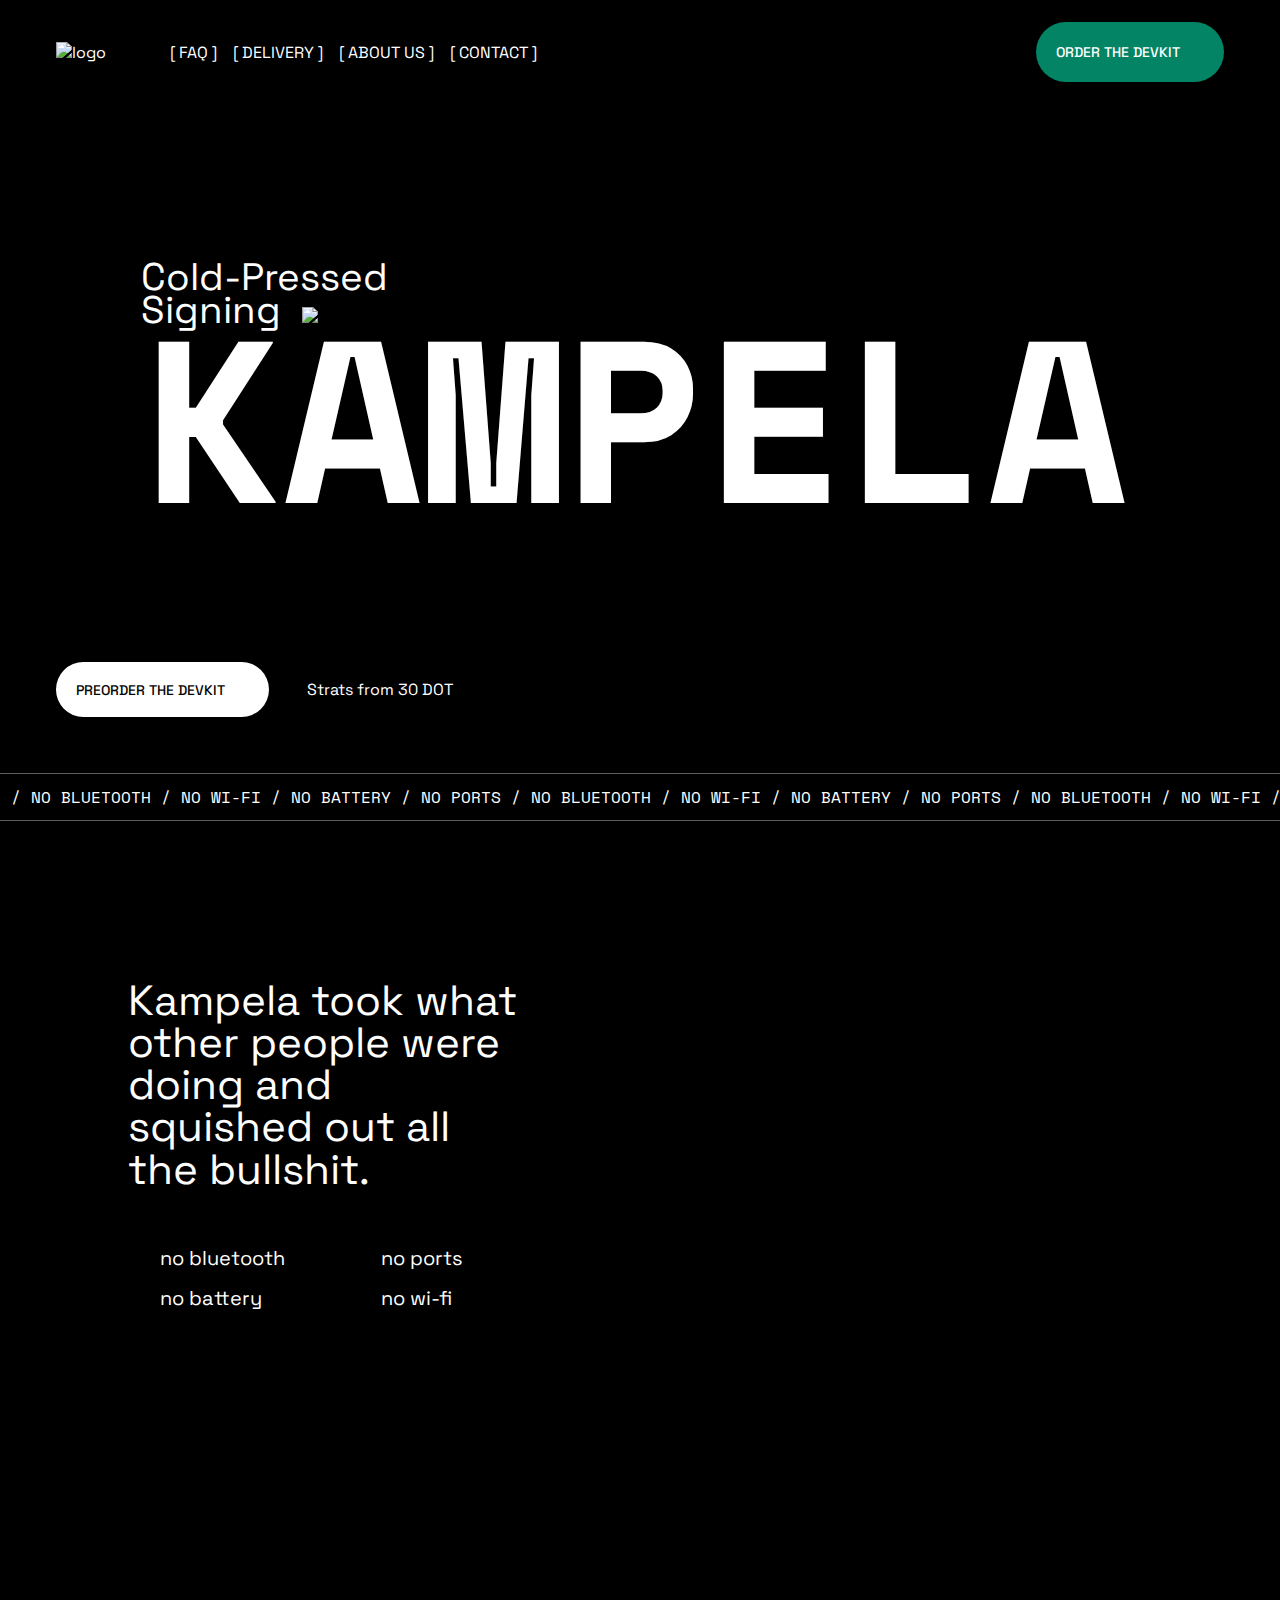
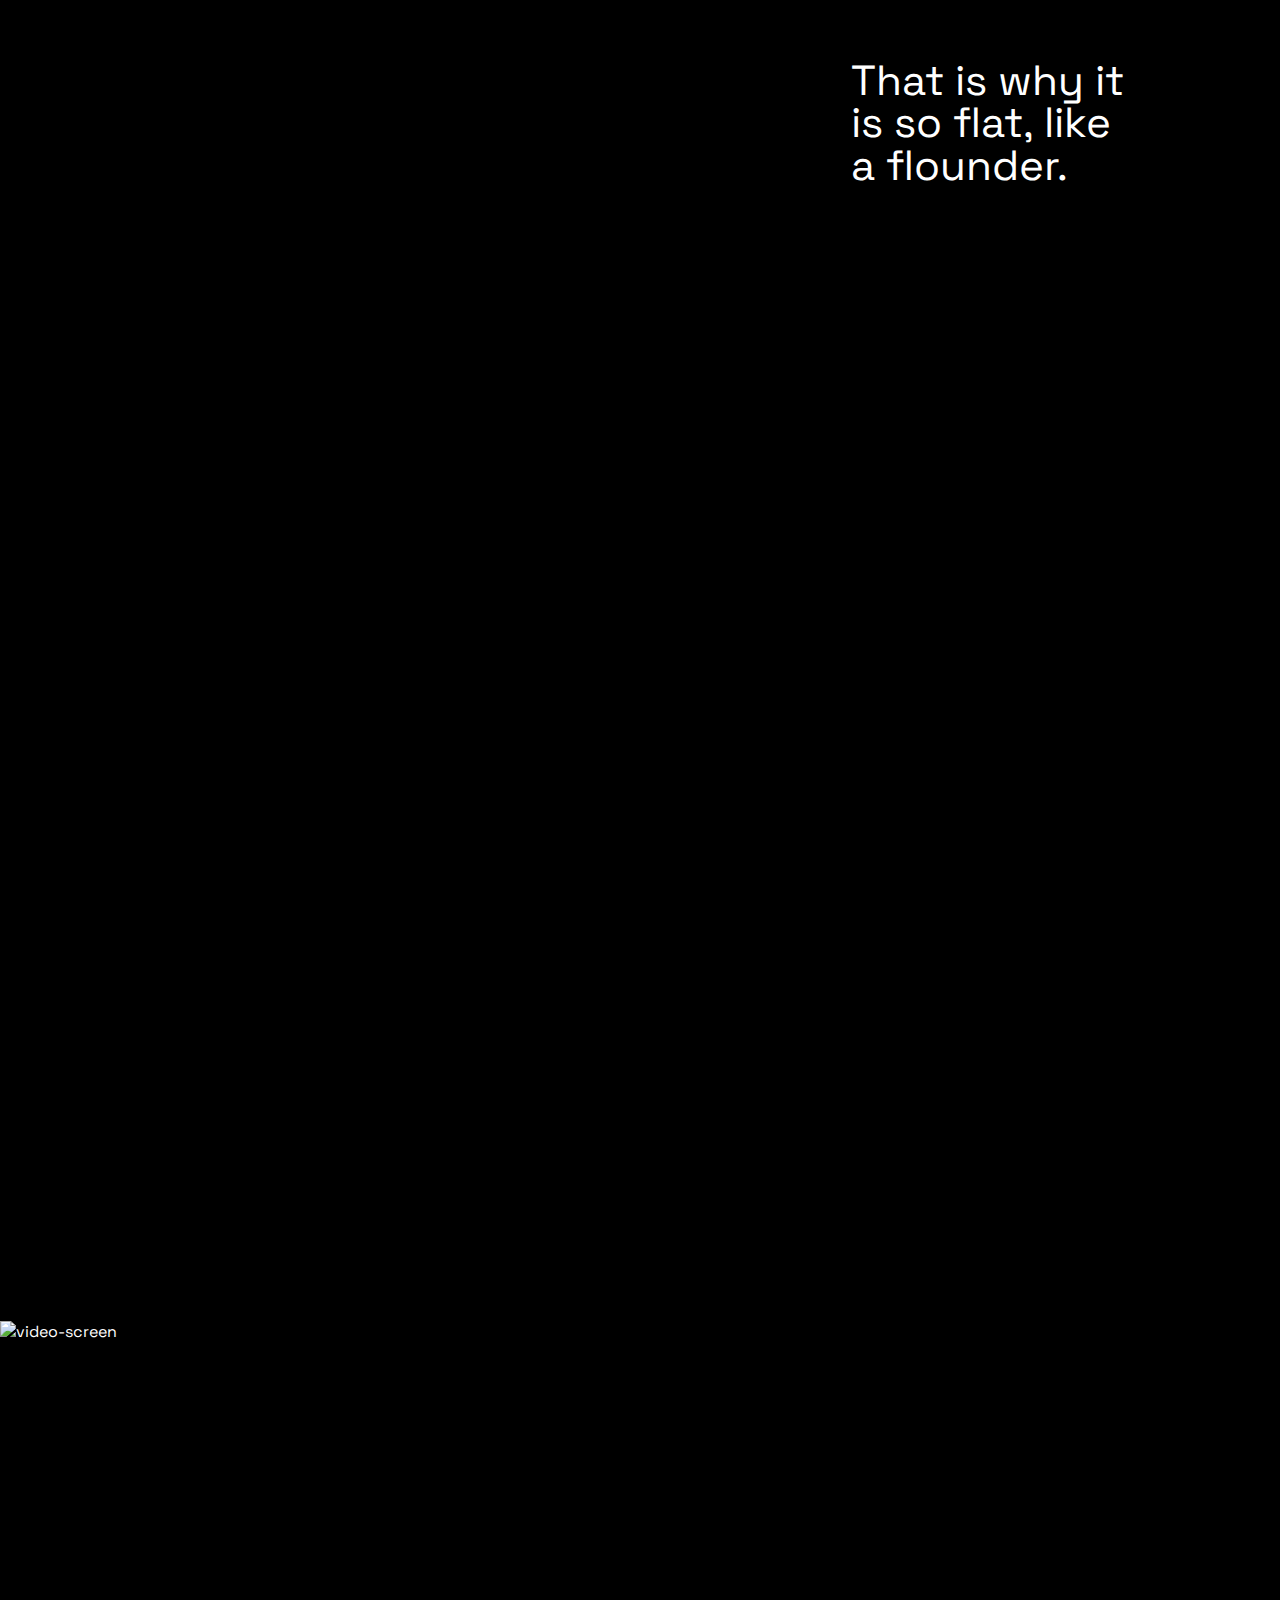
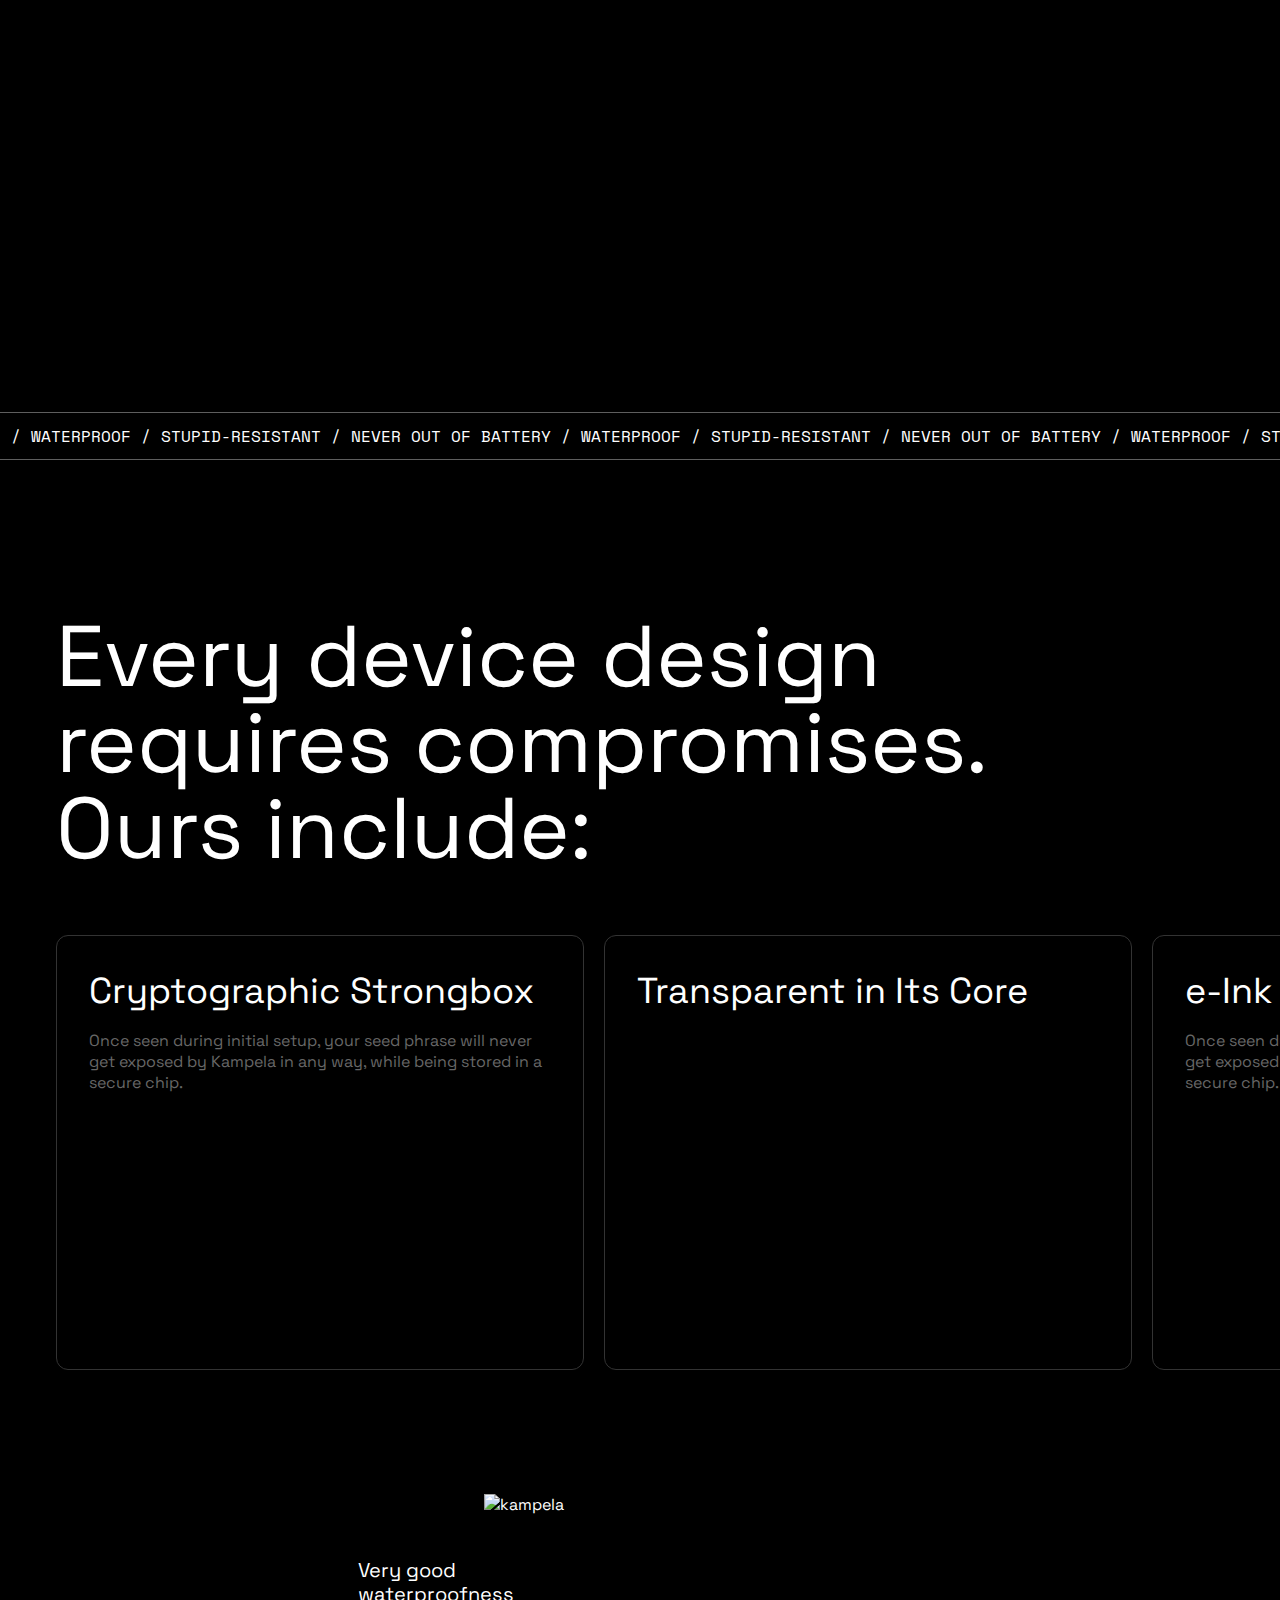
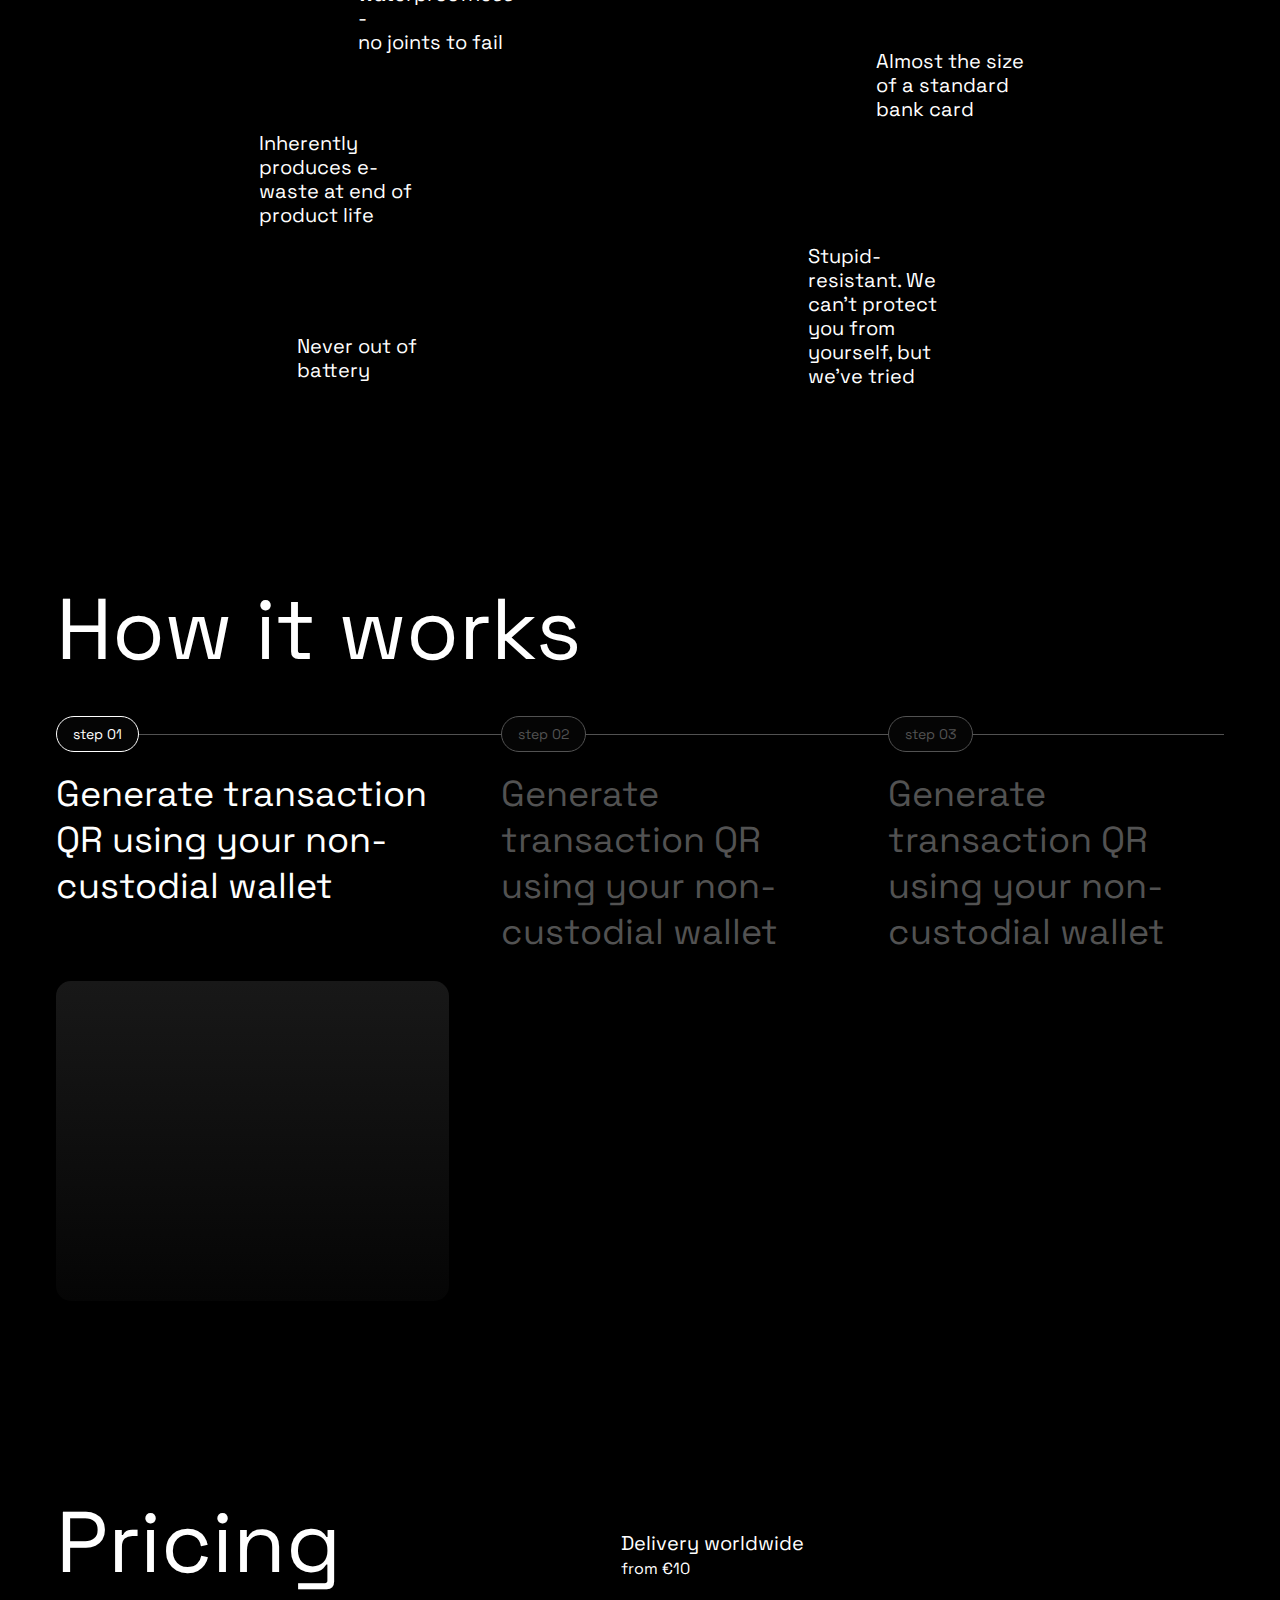
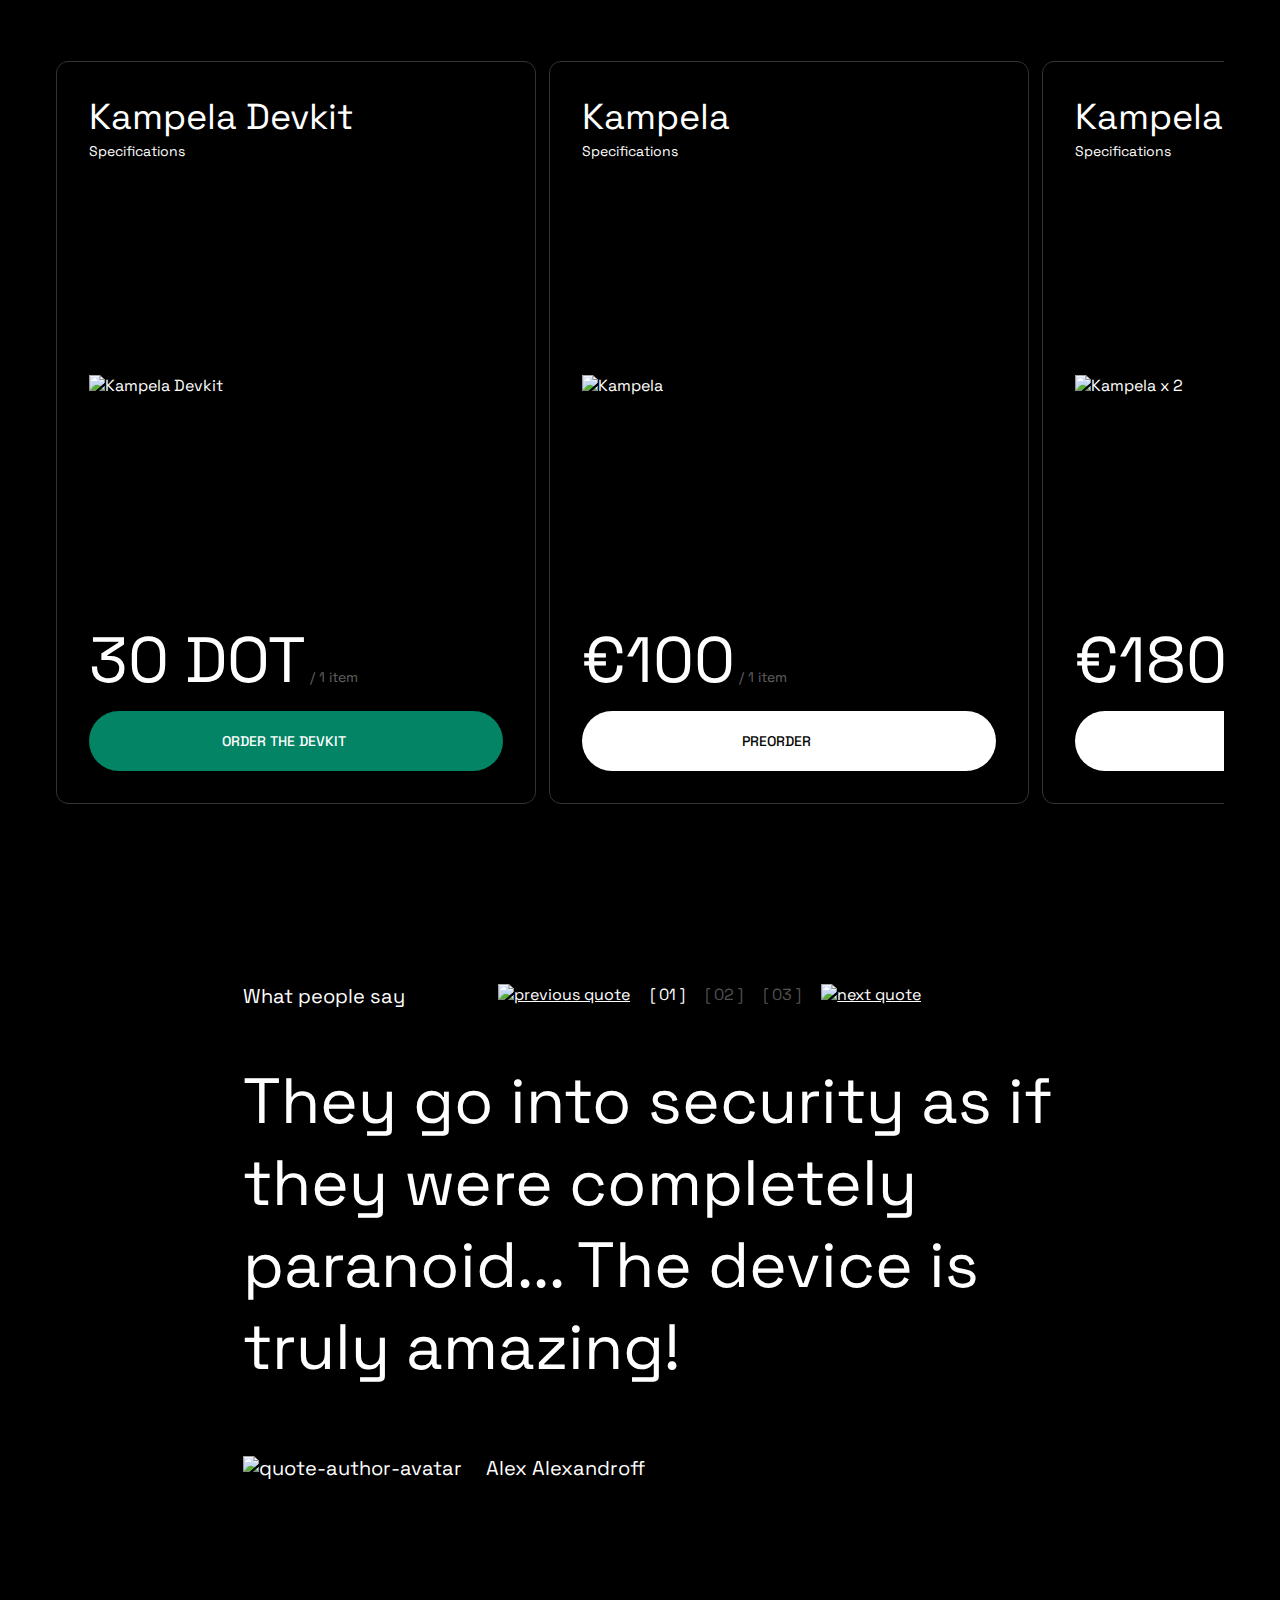
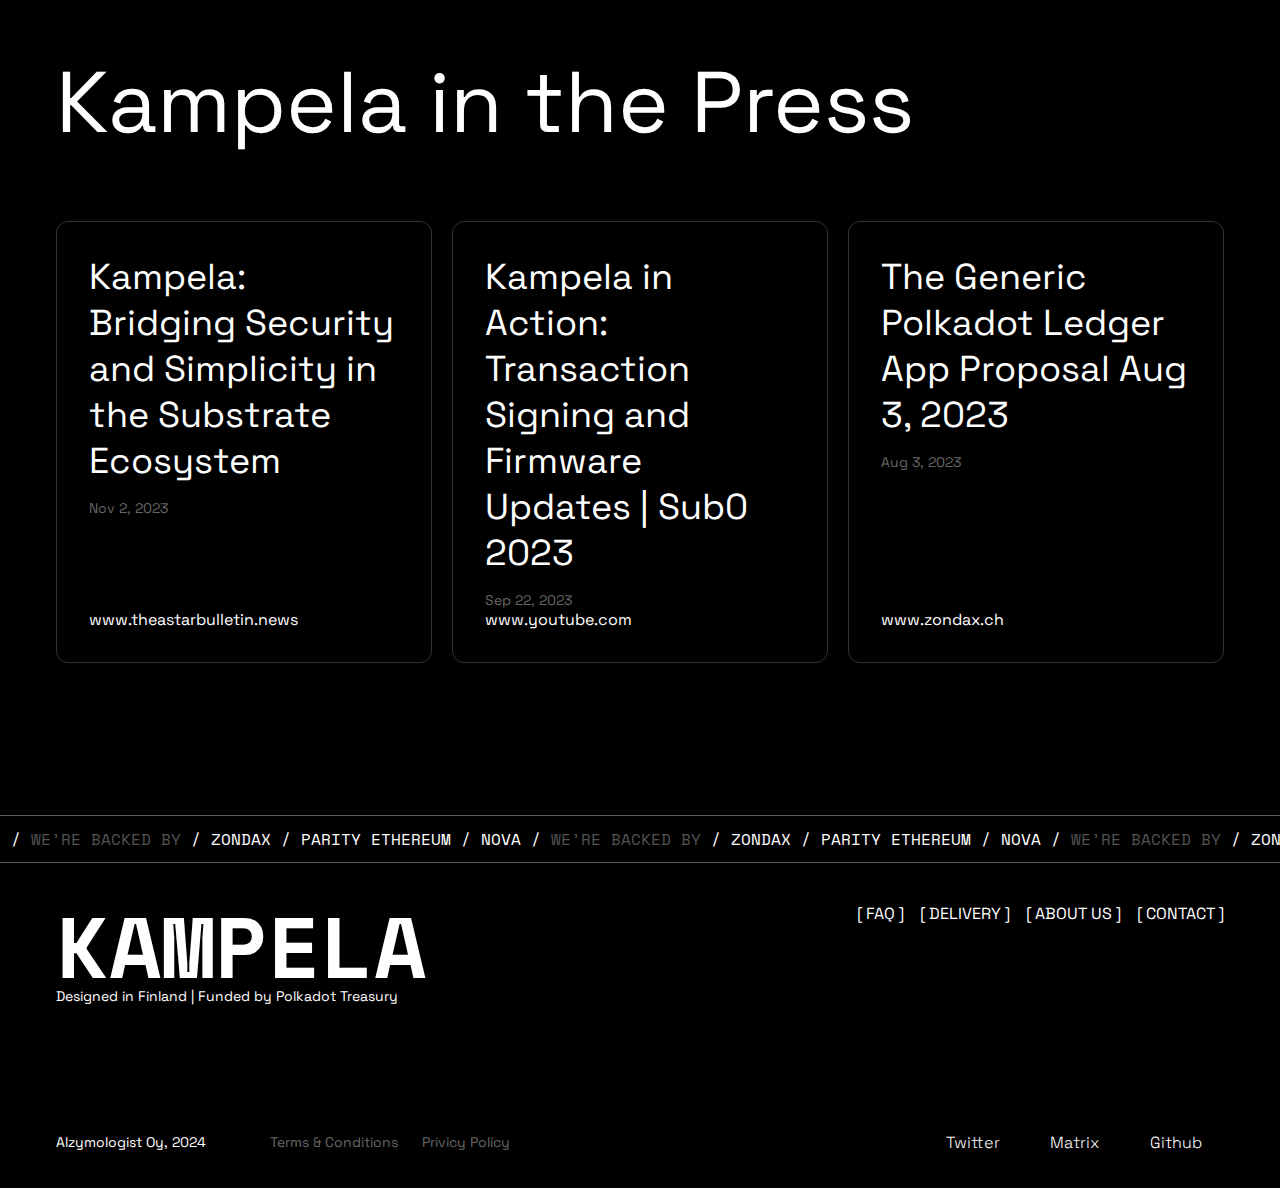
==== commit 6f891650: "JS horizontal scrolling fixed, css fixes" ====
--- a/1920x/index.html
+++ b/1920x/index.html
@@ -11,26 +11,52 @@
     href="https://fonts.googleapis.com/css2?family=Space+Grotesk:wght@300;400;500&family=Space+Mono:wght@400;700&display=swap"
     rel="stylesheet">
   <link rel="stylesheet" href="css/style.css">
+  <script src="js/main.js" defer></script>
   <title>Kampela</title>
 </head>
 
 <body>
   <div class="container">
 
+    <!-- TOP MENU MOBILE VERSION-->
+    <input class="top-menu-switcher mobile" type="checkbox" id="top-menu-switcher" />
+      <div class="fixed-menu mobile">
+        <img src="img/logo.svg" alt="logo" class="logo">
+        <label class="hamb" for="top-menu-switcher">
+          <div class="top-menu-ctrl"></div>
+        </label>
+      </div>
+
+      <nav class="top-menu-overlay mobile ">
+        <div>
+          <button class="order-button white"><a href="#">Order the devkit</a></button>
+          <menu class="main-menu hmenu">
+            <li><a href="#">FAQ</a></li>
+            <li><a href="#">Delivery</a></li>
+            <li><a href="#">About us</a></li>
+            <li><a href="#">Contact</a></li>
+          </menu>
+        </div>
+        <menu class="link-menu hmenu">
+          <li><a href="#" class="underline">Twitter</a></li>
+          <li><a href="#" class="underline">Matrix</a></li>
+          <li><a href="#" class="underline">Github</a></li>
+        </menu>
+      </nav> 
 
     <!-- FIRST KAMPELA SCREEN -->
     <div class="first-screen">
 
       <!-- TOP MENU FULL SCREEN-->
-      <div class="fixed-menu full-screen">
+      <section class="fixed-menu full-screen section">
         <div class="left-container">
           <img src="img/logo.svg" alt="logo" class="logo">
-          <menu class="main-menu hmenu">
-            <li><a href="#">[ FAQ ]</a></li>
-            <li><a href="#">[ Delivery ]</a></li>
-            <li><a href="#">[ About us ]</a></li>
-            <li><a href="#">[ Contact ]</a></li>
-          </menu>
+          <nav class="main-menu hmenu">
+            <li><a href="#">FAQ</a></li>
+            <li><a href="#">Delivery</a></li>
+            <li><a href="#">About us</a></li>
+            <li><a href="#">Contact</a></li>
+          </nav>
         </div>
         <div class="right-container">
           <menu class="link-menu hmenu">
@@ -55,35 +81,11 @@
           </menu>
           <button class="order-button"><a href="#">Order the devkit</a></button>
         </div>
-      </div>
-
-
-      <!-- TOP MENU MOBILE-->
-      <input class="top-menu-switcher mobile" type="checkbox" id="top-menu-switcher" />
-      <div class="fixed-menu mobile">
-        <img src="img/logo.svg" alt="logo" class="logo">
-        <label class="hamb" for="top-menu-switcher">
-          <div class="top-menu-ctrl"></div>
-        </label>
-      </div>
-
-      <nav class="top-menu-overlay mobile">
-        <div>
-          <button class="order-button white"><a href="#">Order the devkit</a></button>
-          <menu class="main-menu hmenu">
-            <li><a href="#">[ FAQ ]</a></li>
-            <li><a href="#">[ Delivery ]</a></li>
-            <li><a href="#">[ About us ]</a></li>
-            <li><a href="#">[ Contact ]</a></li>
-          </menu>
-        </div>
-        <menu class="link-menu hmenu">
-          <li><a href="#" class="underline">Twitter</a></li>
-          <li><a href="#" class="underline">Matrix</a></li>
-          <li><a href="#" class="underline">Github</a></li>
-        </menu>
-      </nav>
-
+      </section>
+
+
+      
+      <!-- FIRST SCREEN CONTENT-->
       <div class="headline">
         <div class="description">Cold-Pressed<br>Signing <img src="img/lines-icon.png"></div>
         <h1 class="kampela-logo">Kampela</h1>
@@ -118,8 +120,6 @@
           <menu class="prop-list">
             <li>no bluetooth</li>
             <li>no ports</li>
-          </menu>
-          <menu class="prop-list">
             <li>no battery</li>
             <li>no wi-fi</li>
           </menu>
@@ -152,7 +152,7 @@
     <!-- FEATURES SCREEN -->
     <div id="features-screen">
       <h2>Every device design<br>requires compromises.<br>Ours include:</h2>
-      <div id="features-container">
+      <div id="features-container" class="scrollable-full-screen">
         <div class="feature-block border-container">
           <div class="feature-text">
             <h4>Cryptographic Strongbox</h4>
@@ -190,7 +190,7 @@
     <!-- CHECK-FEATURES SCREEN -->
     <div id='check-screen'>
       <img src="img/check-screen-kampela.png" alt="kampela">
-      <div class="check-blocks">
+      <div class="check-blocks scrollable-mobile">
         <div id="check-block-1" class="check-block">Very good waterproofness -<br />no joints to fail</div>
         <div id="check-block-2" class="check-block">Inherently produces e-waste at end of product life</div>
         <div id="check-block-3" class="check-block">Never out of battery</div>
@@ -233,7 +233,7 @@
         <a href="#" class="text-medium underline">from €10</a>
       </div>
 
-      <div id="price-container">
+      <div id="price-container" class="scrollable-full-screen">
         <div class="product border-container">
           <div class="available">available<br />now</div>
           <div class="title">
@@ -300,27 +300,27 @@
     <div id="kampela-in-press">
       <h2>Kampela in the Press</h2>
       <div id="press-container">
-        <div class="press-block border-container">
+        <article class="press-block border-container">
           <div class="press-item-title">
             <h4>Kampela: Bridging Security and Simplicity in the Substrate Ecosystem</h4>
             <div class="press-item-date text-small">Nov 2, 2023</div>
           </div>
           <div class="press-item-link"><a href="#" class="text-medium underline">www.theastarbulletin.news</a></div>
-        </div>
-        <div class="press-block border-container">
+        </article>
+        <article class="press-block border-container">
           <div class="press-item-title">
             <h4>Kampela in Action: Transaction Signing and Firmware Updates | Sub0 2023</h4>
             <div class="press-item-date text-small">Sep 22, 2023</div>
           </div>
           <div class="press-item-link"><a href="#" class="text-medium underline">www.youtube.com</a></div>
-        </div>
-        <div class="press-block border-container">
+        </article>
+        <article class="press-block border-container">
           <div class="press-item-title">
             <h4>The Generic Polkadot Ledger App Proposal Aug 3, 2023</h4>
             <div class="press-item-date text-small">Aug 3, 2023</div>
           </div>
           <div class="press-item-link"><a href="#" class="text-medium underline">www.zondax.ch</a></div>
-        </div>
+        </article>
 
       </div>
     </div>
@@ -344,83 +344,50 @@
     </div>
 
 
-    <!-- FOOTER  -->
-    <div class="footer full-screen">
-      <div class="left-container flex-col">
-        <div class="logo flex-col">
-          <div class="footer-kampela kampela-logo">kampela</div>
-          <div class="subtitle text-small">Designed in Finland | Funded by Polkadot Treasury</div>
-        </div>
-        <div class="copyrights text-small">
-          <span>Alzymologist Oy, 2024</span>
-          <menu class="terms-policy hmenu">
-            <li><a href="#">Terms & Conditions</a></li>
-            <li><a href="#">Privicy Policy</a></li>
-          </menu>
-        </div>
-      </div>
-      <div class="right-container flex-col">
-        <menu class="main-menu hmenu">
-          <li><a href="#">[ FAQ ]</a></li>
-          <li><a href="#">[ Delivery ]</a></li>
-          <li><a href="#">[ About us ]</a></li>
-          <li><a href="#">[ Contact ]</a></li>
+    <footer>
+      <div class="logo">
+        <div class="footer-kampela kampela-logo">kampela</div>
+        <div class="subtitle text-small">Designed in Finland | Funded by Polkadot Treasury</div>
+      </div>
+
+      <menu class="main-menu hmenu">
+        <li><a href="#">FAQ</a></li>
+        <li><a href="#">Delivery</a></li>
+        <li><a href="#">About us</a></li>
+        <li><a href="#">Contact</a></li>
+      </menu>
+
+      <menu class="link-menu hmenu">
+        <li><a href="#" class="underline">Twitter
+            <div class="arrows-wrapper">
+              <div class="arrow top"></div>
+              <div class="arrow bottom"></div>
+            </div>
+          </a></li>
+        <li><a href="#" class="underline">Matrix
+            <div class="arrows-wrapper">
+              <div class="arrow top"></div>
+              <div class="arrow bottom"></div>
+            </div>
+          </a></li>
+        <li><a href="#" class="underline">Github
+            <div class="arrows-wrapper">
+              <div class="arrow top"></div>
+              <div class="arrow bottom"></div>
+            </div>
+          </a></li>
+      </menu>
+
+
+      <div class="copyrights text-small">
+        <span>Alzymologist Oy, 2024</span>
+        <menu id="terms-policy" class="hmenu">
+          <li><a href="#">Terms & Conditions</a></li>
+          <li><a href="#">Privicy Policy</a></li>
         </menu>
-
-        <menu class="link-menu hmenu">
-          <li><a href="#" class="underline">Twitter
-              <div class="arrows-wrapper">
-                <div class="arrow top"></div>
-                <div class="arrow bottom"></div>
-              </div>
-            </a></li>
-          <li><a href="#" class="underline">Matrix
-              <div class="arrows-wrapper">
-                <div class="arrow top"></div>
-                <div class="arrow bottom"></div>
-              </div>
-            </a></li>
-          <li><a href="#" class="underline">Github
-              <div class="arrows-wrapper">
-                <div class="arrow top"></div>
-                <div class="arrow bottom"></div>
-              </div>
-            </a></li>
-        </menu>
-      </div>
-    </div> <!-- footer full-screen -->
-
-    <div class="footer mobile">
-
-      <div class="top-container">
-        <div class="logo">
-          <div class="footer-kampela kampela-logo">kampela</div>
-          <div class="subtitle text-medium">Designed in Finland | Funded by Polkadot Treasury</div>
-        </div>
-        <menu class="main-menu hmenu">
-          <li><a href="#">[ FAQ ]</a></li>
-          <li><a href="#">[ Delivery ]</a></li>
-          <li><a href="#">[ About us ]</a></li>
-          <li><a href="#">[ Contact ]</a></li>
-        </menu>
-      </div> <!-- top-container -->
-
-      <div class="bottom-container">
-        <menu class="link-menu hmenu">
-          <li><a href="#" class="underline">Twitter</a></li>
-          <li><a href="#" class="underline">Matrix</a></li>
-          <li><a href="#" class="underline">Github</a></li>
-        </menu>
-        <div class="copyrights text-small">
-          <div>Alzymologist Oy, 2024</div>
-          <menu class="terms-policy hmenu">
-            <li><a href="#">Terms & Conditions</a></li>
-            <li><a href="#">Privicy Policy</a></li>
-          </menu>
-        </div>
-      </div> <!-- bottom-container -->
-
-    </div> <!-- footer mobile -->
+      </div>
+
+    </footer>
 
   </div>
 
--- a/1920x/css/style.css
+++ b/1920x/css/style.css
@@ -19,9 +19,11 @@
     --black-color: #050505;
     --lines-hover-color: #525252;
     --lines-color: #333333;
-    --link-hover: #676767;
-    --menu-link-hover: #9d9d9d;
+    --link-hover-color: #676767;
+    --menu-link-hover-color: #9d9d9d;
     --arrow-width: 60px;
+    --mobile-padding-block: 2rem; /* 32px */
+    --mobile-padding-inline: 1rem; /* 16px */
 }
 body{
     margin: 0;
@@ -44,30 +46,29 @@
     margin: 0;
 }
 
-h1 {font-size: 96px;}
-h2, .text-h2{font-size: 86px;}
-h3 {font-size: 64px;}
-h4, .text-h4{font-size: 36px;}
+h1 {font-size: 6rem;}   /* 96px */
+h2, .text-h2{font-size: 5.375rem;}  /* 86px */
+h3 {font-size: 4rem;}   /* 64px */
+h4, .text-h4{font-size: 2.25rem;}   /* 36px */
 
 .text-h1{font-size: 5vw;}
 .text-h3{font-size: 3.3vw; line-height: 100%;}
 
 .text-large{
-    font-size: 20px;
-    font-weight: 400;
+    font-size: 1.25rem; /* 20px */
     line-height: 120%;
 }
 .text-medium{
-    font-size: 16px;
+    font-size: 1rem;
     line-height: 123%;
 }
 .text-small{
-    font-size: 14px;
+    font-size: 0.875rem; /* 14px */
     line-height: 123%;
 }
 .kampela-logo{
     font-family: 'Space Mono', monospace; 
-    font-weight: 500;
+    font-weight: 700;
     text-transform: uppercase;
 }
 
@@ -101,11 +102,11 @@
     position: relative;
     left: -40px;
     transform: translate(0, 0);
-    transition: transform 400ms ease;
+    transition: transform .3s ease;
 }
 .arrows-wrapper:hover{
     transform: translate(100%, -100%);
-    transition: transform 400ms ease;
+    transition: transform .3s ease;
 }
 .arrow{
     width: 60px;
@@ -121,12 +122,15 @@
 
 /* ELEMENTS */
 
+section, .section{
+    padding-inline: 3.5rem;     /* 56px */
+}
 .order-button {
-    background-color: var(--green-color);
+    padding: 21px 20px;
     color: var(--white-color);
     text-align: center;
     text-decoration: none;
-    padding: 21px 20px;
+    background-color: var(--green-color);
     border: none;
     border-radius: 37px;
     cursor: pointer;
@@ -136,7 +140,7 @@
 }
 .order-button a{
     font-family: 'Space Grotesk', sans-serif;
-    font-size: 14px;
+    font-size: 0.875rem; /* 14px */
     font-weight: 500;
     color: var(--white-color);
     background: url('../img/arrow-right.png') no-repeat 100% 0;
@@ -157,7 +161,7 @@
 }
 
 .border-container{
-    padding: 32px;
+    padding: 2rem;
     border: 1px solid var(--lines-color);
     border-radius: 12px;
 }
@@ -185,11 +189,19 @@
 
 
 
+
+/***********************************************/
+/***********************************************/
+/***********************************************/
+/*************    FULL-SCREEN    ***************/
+/***********************************************/
+/***********************************************/
+/***********************************************/
+
 /* FIXED TOP MENU */
 
 .fixed-menu {
-    min-height: 100px;
-    padding: 22px 56px;
+    padding-block: 1.375rem; /* 22px */
     display: flex;
     justify-content: space-between;
     align-items: center;
@@ -211,7 +223,13 @@
     font-size: 16px;
     text-transform: uppercase;
 }
-.main-menu li a:hover{color: var(--menu-link-hover);}
+.main-menu li a::before{
+    content: '[ ';
+}
+.main-menu li a::after{
+    content: ' ]';
+}
+.main-menu li a:hover{color: var(--menu-link-hover-color);}
 
 .fixed-menu .right-container {
     display: flex;
@@ -226,21 +244,19 @@
 }
 .link-menu li a{
     font-weight: 300;
-    font-size: 16px;
     display: flex;
 }
 
 
 /* FIRST SCREEN */
 .first-screen {
-    max-height: 100%;
-    background: url('../img/star-icon-18.png') left 39vw top 7vw no-repeat,
+    background: url('../img/star-icon-18.png') left 30vw top 10vw no-repeat,
                 url('../img/star-icon-19.png') right 30vw bottom 5vw no-repeat;
 }
 .headline{
     width: 78vw;
     margin: 14.5vh auto;
-    position: relative;
+    /* position: relative; */
 }
 .headline .description{
     position: relative;
@@ -252,20 +268,18 @@
 }
 .description img{
     margin-left: 11px;
-    width: 5.781vw;
+    width: 6.5vw;
 }
 .first-screen h1{
     font-size: 18vw;
-    font-weight: 700;
     line-height: 1;
-    display: inline-block;
 }
  
 .preorder-buttons{
-    width: 392px;
-    margin: 56px;
-    display: flex;
-    justify-content: space-between;
+    margin: 3.5rem;
+    display: flex;
+    justify-content: flex-start;
+    gap: 3vw;
     align-items: center;
 }
 .preorder-buttons .order-button{
@@ -284,7 +298,7 @@
     }
 }
 .running-text-line{
-    height: 48px;
+    height: 3rem;
     width: 100%;
     overflow: hidden;
     padding: 11px;
@@ -295,7 +309,7 @@
 }
 .running-text{
     font-family: 'Space Mono', monospace; 
-    font-size: 16px;
+    font-size: 1rem;
     text-transform: uppercase;
     animation: animate_text 30s linear infinite;
 }
@@ -313,12 +327,12 @@
 #about-screen{
     position: relative;
     height: 1300px;
-    background: url('../img/line.png') right center no-repeat, 
-                url('../img/planet.png') right 334px top 165px no-repeat,
+    background: url('../img/planet.png') right 334px top 165px no-repeat,
+                url('../img/line.png') right center no-repeat, 
                 url('../img/star-icon-1.png') right 293px top 433px no-repeat,
                 url('../img/star-icon-2.png') right 514px bottom 473px no-repeat,
                 url('../img/star-icon-3.png') left 320px bottom 278px no-repeat;
-    background-size: 50vw, 13.5vw, 1.8vw, 1.8vw, 4vw;
+    background-size:  13.5vw, 50vw, 1.8vw, 1.8vw, 4vw;
 }
 #about-screen .kampela-img{
     background: url('../img/kampela-img.png') center no-repeat;
@@ -345,22 +359,21 @@
     left: 66.5vw;
 }
 #prop-list-container{
-    margin-top: 16px;
-    display: flex;
-    
+    margin-top: 3.5rem;
 }
 .prop-list{
     padding: 0;
-    display: flex;
-    flex-direction: column;
-    margin-right: 2.7vw;
+    display: grid;
+    column-gap: 3.25rem;
+    row-gap: 1rem;
+    grid-template-columns: 1fr 1fr;
+    /* margin-right: 2.7vw; */
 }
 .prop-list li{
     display: inline-block;
-    background: url('../img/arrow-right.png') top 3px left no-repeat;
-    background-size: 22px;
-    padding-left: 29px;
-    margin-bottom: 16px;
+    background: url('../img/arrow-right.png') top left no-repeat;
+    background-size: 1.2em;
+    padding-left: 1.6em;
 }
 
 
@@ -394,23 +407,16 @@
 #features-screen h2{
     line-height: 100%;
 }
-#features-container{
-    display: flex;
-    margin-top: 64px;
-    padding: 0;
-    width: 100%;
-    overflow-x: hidden;
-}
+#features-container{margin-top: 4rem;}
 .feature-block{
-    width: 33vw;
+    min-width: 33rem;
     min-height: 34vw;
     display: flex;
     flex-direction: column;
     justify-content: space-between;
-    margin-right: 20px;
 }
 .feature-block p{
-    color: var(--link-hover);
+    color: var(--link-hover-color);
 }
 .feature-block img{
     width: 90%;
@@ -467,6 +473,7 @@
 
 #how-it-works{
     padding: 96px 56px;
+    overflow: hidden;
 }
 #work-steps-block{
     margin-top: 50px;
@@ -530,14 +537,14 @@
     top: 134px;
 }
 #price-container{
-    margin-top: 64px;
-    display: flex;
+    margin-top: 4rem;
     gap: 1vw;
 }
 
 .product {
     position: relative;
     width: 30vw;
+    min-width: 30rem;
     min-height: 743px;
     display: flex;
     flex-direction: column;
@@ -633,44 +640,50 @@
     justify-content: space-between;
 }
 .press-item-date{
-    color: var(--link-hover);
+    color: var(--link-hover-color);
     margin-top: 16px;
 }
 
 
 /* FOOTER  */
 
-.footer{
-    padding: 40px 56px 32px;
-    display: flex;
-    justify-content: space-between;
-}
-.footer .left-container{
-    min-height: 332px;
-}
-.footer .logo{
-    height: 150px;
-}
+footer{
+    padding: 2.5rem 3.5rem 2rem;
+    display: grid;
+    grid-template-columns: 1fr 1fr;
+    align-items: start;
+    grid-template-areas: 
+        "logo main-menu"
+        "copyrights link-menu";
+    row-gap: 8rem;
+}
+
+footer .hmenu{
+    justify-content: flex-end;
+    margin: 0;
+    padding: 0;
+}
+
 .footer-kampela{
-    font-size: 128px;
-    line-height: 128px;
+    font-size: 6.7vw;
+    line-height: 100%;
 }
 .copyrights{
     display: flex;
-}
-.terms-policy {
-    margin-left: 64px;
-}
-.terms-policy li{
-    padding-right: 24px;
-}
-.terms-policy a{
-    color: var(--link-hover);
-    
-}
-.footer .right-container{
-    align-items: flex-end;
-}
+    align-items: baseline;
+    gap: 4rem;
+}
+#terms-policy{gap: 1.5rem;}
+#terms-policy a{
+    /* text-decoration: underline; */
+    color: var(--link-hover-color);
+}
+
+footer .logo{grid-area: logo;}
+footer .main-menu{grid-area: main-menu;}
+footer .copyrights{grid-area: copyrights;}
+footer .link-menu{grid-area: link-menu;}
+
 
 .mobile{display: none;}
 
@@ -689,46 +702,53 @@
 }
 
 @media (max-width: 1090px){
-    .footer.full-screen{display:none;}
-    .footer.mobile{
-        min-height: 437px;
-        padding: 24px 16px 32px;
+    
+    footer{
+        padding: 1.5rem 1rem 2rem;
         display: flex;
         flex-direction: column;
         justify-content: space-between;
     }
-    .footer.mobile .logo{
-        height: unset;
-    }
-    .mobile .subtitle{
-        color: var(--menu-link-hover);
-        margin-top: 8px;
-    }
-    .mobile .footer-kampela{
-        font-size: 48px;
+    footer .subtitle{
+        color: var(--menu-link-hover-color);
+        margin-top: .5rem;
+    }
+    .footer-kampela{
+        font-size: 13vw;
         line-height: 90% ;
     }
-    .footer.mobile .main-menu{
-        margin-top: 42px;
+    footer .main-menu{
+        padding: 0;
+        width: 100%;
         display: grid;
         grid-template-columns: 1fr 1fr;
-        row-gap: 20px;
-    }
-    .footer.mobile .link-menu {
+        row-gap: 1.25rem;
+    }
+    footer .link-menu {
+        width: 80%;
+        margin-top: 4rem;
         justify-content: space-between;
-        margin-bottom: 30px;
-    }
-    .footer.mobile .copyrights {
+    }
+
+    footer .copyrights {
+        margin-top: 1rem;
         display: block;
     }
-    .footer.mobile .terms-policy {
-        margin-left: 0;
-        margin-top: 16px;
-    }
-
-}
-
-/* MOBILE  */
+    footer #terms-policy {
+        margin-top: 1rem;
+    } 
+
+}
+
+
+/***********************************************/
+/***********************************************/
+/***********************************************/
+/*****************    MOBILE   *****************/
+/***********************************************/
+/***********************************************/
+/***********************************************/
+
 .mobile .link-menu{
     display: flex;
     justify-content: space-around;
@@ -743,44 +763,53 @@
     .mobile{display: block;}
     .container{
         max-width: 1024px;
+        --padding-block: 2rem;
         /* background-color: #010f26; */
     }
-    h1, .text-h1{font-size: 48px;}
-    h2, .text-h2{font-size: 36px;}
-    h3, .text-h3{font-size: 24px; line-height: 110%;}
-    h4, .text-h4{font-size: 20px;}
-    .text-medium{font-size: 14px; line-height: 120%;}
-    .text-large{font-size: 16px; line-height: 120%;}
+    section, .section{
+        padding: 1rem 2rem;     /* 16px  32px */
+    }
+    h1, .text-h1{font-size: 3rem;}  /* 48px */
+    h2, .text-h2{font-size: 2.25rem;}  /* 36px */
+    h3, .text-h3{font-size: 1.5rem; line-height: 110%;}   /* 24px */
+    h4, .text-h4{font-size: 1.25rem;}  /* 20px */
+    .text-medium{font-size: 0.875rem; line-height: 120%;}   /* 14px */
+    .text-large{font-size: 1rem; line-height: 120%;}
 
     .first-screen{
-        background-image: none;
-        min-height: 100vh;
+        min-height: 95vh;
+        min-height: 95svh;
         display: flex;
         flex-direction: column;
         justify-content: space-between;
+        background-image: none;
+        padding-bottom: var(--padding-block);
     }
     .mobile.fixed-menu{
-        position: fixed;
+        position: -webkit-sticky;
+        position: sticky;
         top: 0;
         width: 100%;
-        height: calc(8.9vw + 24px);
-        min-height: 56px;
+        height: calc(9vw + 1.5rem);
+        min-height: 3.5rem;
         background-color: var(--backgrnd-color);
         padding: 12px 16px;
         display: flex;
+        justify-content: space-between;
         align-items: center;
         z-index: 100;
     }
     .mobile .logo{
-        height: 8.9vw;
+        height: 9vw;
+        min-height: 1.5rem;
         margin: 0;
     }
     .top-menu-ctrl{
-        height: 8.9vw;
-        width: 8.9vw;
+        height: 9vw;
+        width: 9vw;
         border: none;
         background: url('../img/menu.svg') center no-repeat;
-        background-size: 8.9vw;
+        background-size: 9vw;
         cursor: pointer;
     }
     .top-menu-overlay{
@@ -789,11 +818,11 @@
         justify-content: space-between;
         position: fixed;
         z-index: 100;
-        top: calc(8.9vw + 24px);
+        top: calc(9vw + 1.5rem);
         left: 0;
-        width: 100%;
-        height: calc(100vh - 8.9vw - 24px);
-        padding: 32px 16px;
+        width: 100vw;
+        min-height: calc(100vh - 9vw - 1.5rem);
+        padding: 2rem 1rem;
         background-color: var(--backgrnd-color);
     }
     .top-menu-overlay{
@@ -825,18 +854,19 @@
         gap: 48px;
         margin-bottom: 20vh;
     }
+    .top-menu-overlay .main-menu li{font-size: 1.5rem;}
+    
     .headline{
         margin: 0;
-        margin-top: calc(8.9vw + 24px + 32px);
-        /* padding: 32px 24px; */
+        padding: var(--padding-block) 0.75rem;
     }
     .headline h1{
-        /* width: 94vw; */
-        line-height: 60vh;
         font-size: 22vw;
+        line-height: 100%;
+        margin-top: 12vh;
     }
     .headline .description{
-        font-size: 5.6vw;
+        font-size: 5.5vw;
         max-width: 37.3vw;
         line-height: 100%;
         
@@ -846,22 +876,19 @@
         margin-left: 0;
     }
     .first-screen .preorder-buttons{
-        margin: 0 24px 32px 24px;
-        width: auto;
-        display: flex;
+        margin: 0 1.5rem 2rem 1.5rem;
+        gap: 3vw;
         flex-direction: column-reverse;
         justify-content: space-between;
     }
-    .first-screen .preorder-buttons .order-button{
-        width: 100%;
-        margin-top: 24px;
-    }
+    .first-screen .preorder-buttons .order-button{width: 100%;}
+    
     .running-text-line{
-        height: 32px;
+        height: 2rem;
         padding: 6px;
     }
     .running-text{
-        font-size: 14px;
+        font-size: .875rem;
         line-height: 123%;
     }
 
@@ -938,10 +965,10 @@
     #check-screen .check-blocks{
         display: flex;
         flex-direction: row;
+        flex-wrap: nowrap;
         gap: 12px;
         padding: 32px 16px;
-        overflow: hidden;
-        width: fit-content;
+        
     }
     #check-screen .check-block{
         position: relative;
@@ -1066,11 +1093,22 @@
         min-height: 280px;
     }
 
-
-
-
-
-
 } 
 
-
+.scrollable-full-screen, .scrollable-mobile{
+    display: flex;
+    flex-direction: row;
+    flex-wrap: nowrap;
+    padding: 0;
+    /* overflow-x: hidden; */
+    gap: 1.25rem;
+
+
+
+    overflow-x: auto;
+    overflow-y: hidden;
+    -webkit-overflow-scrolling: touch;
+}
+::-webkit-scrollbar{
+    display: none;
+}
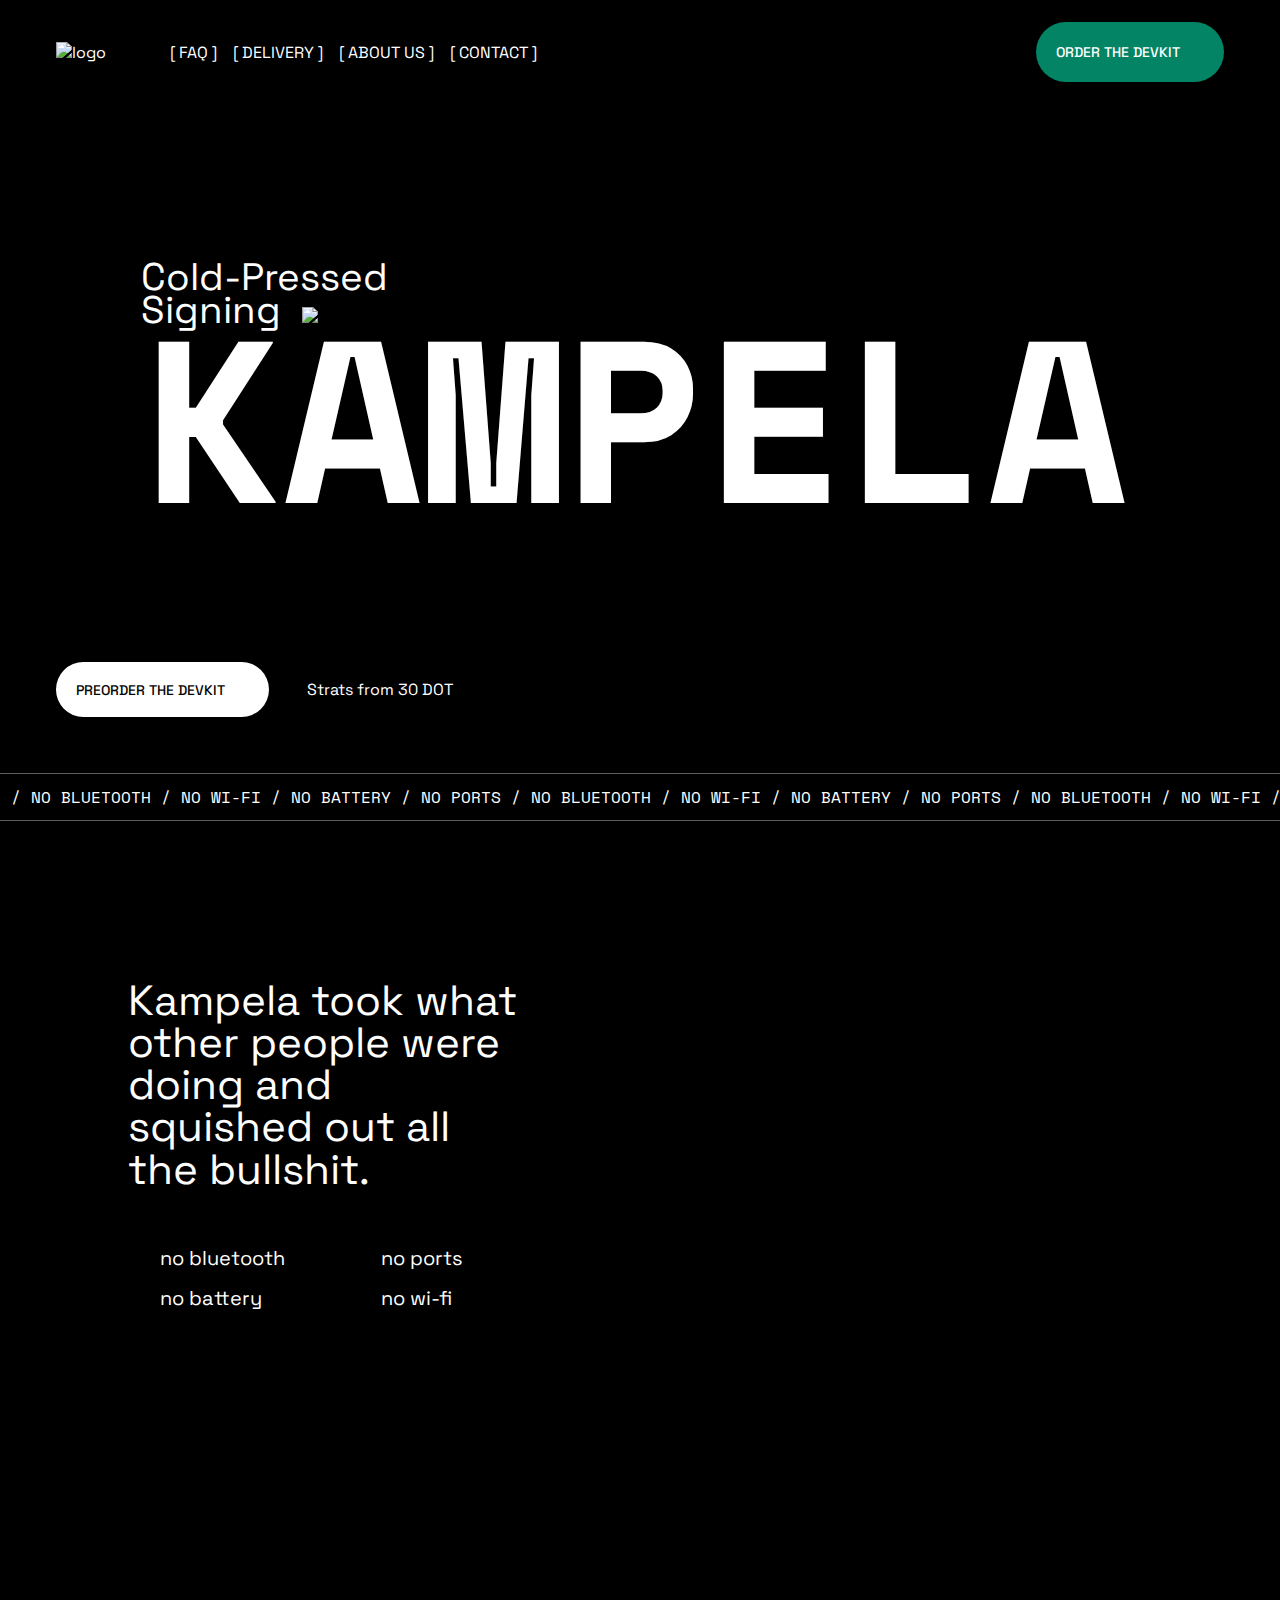
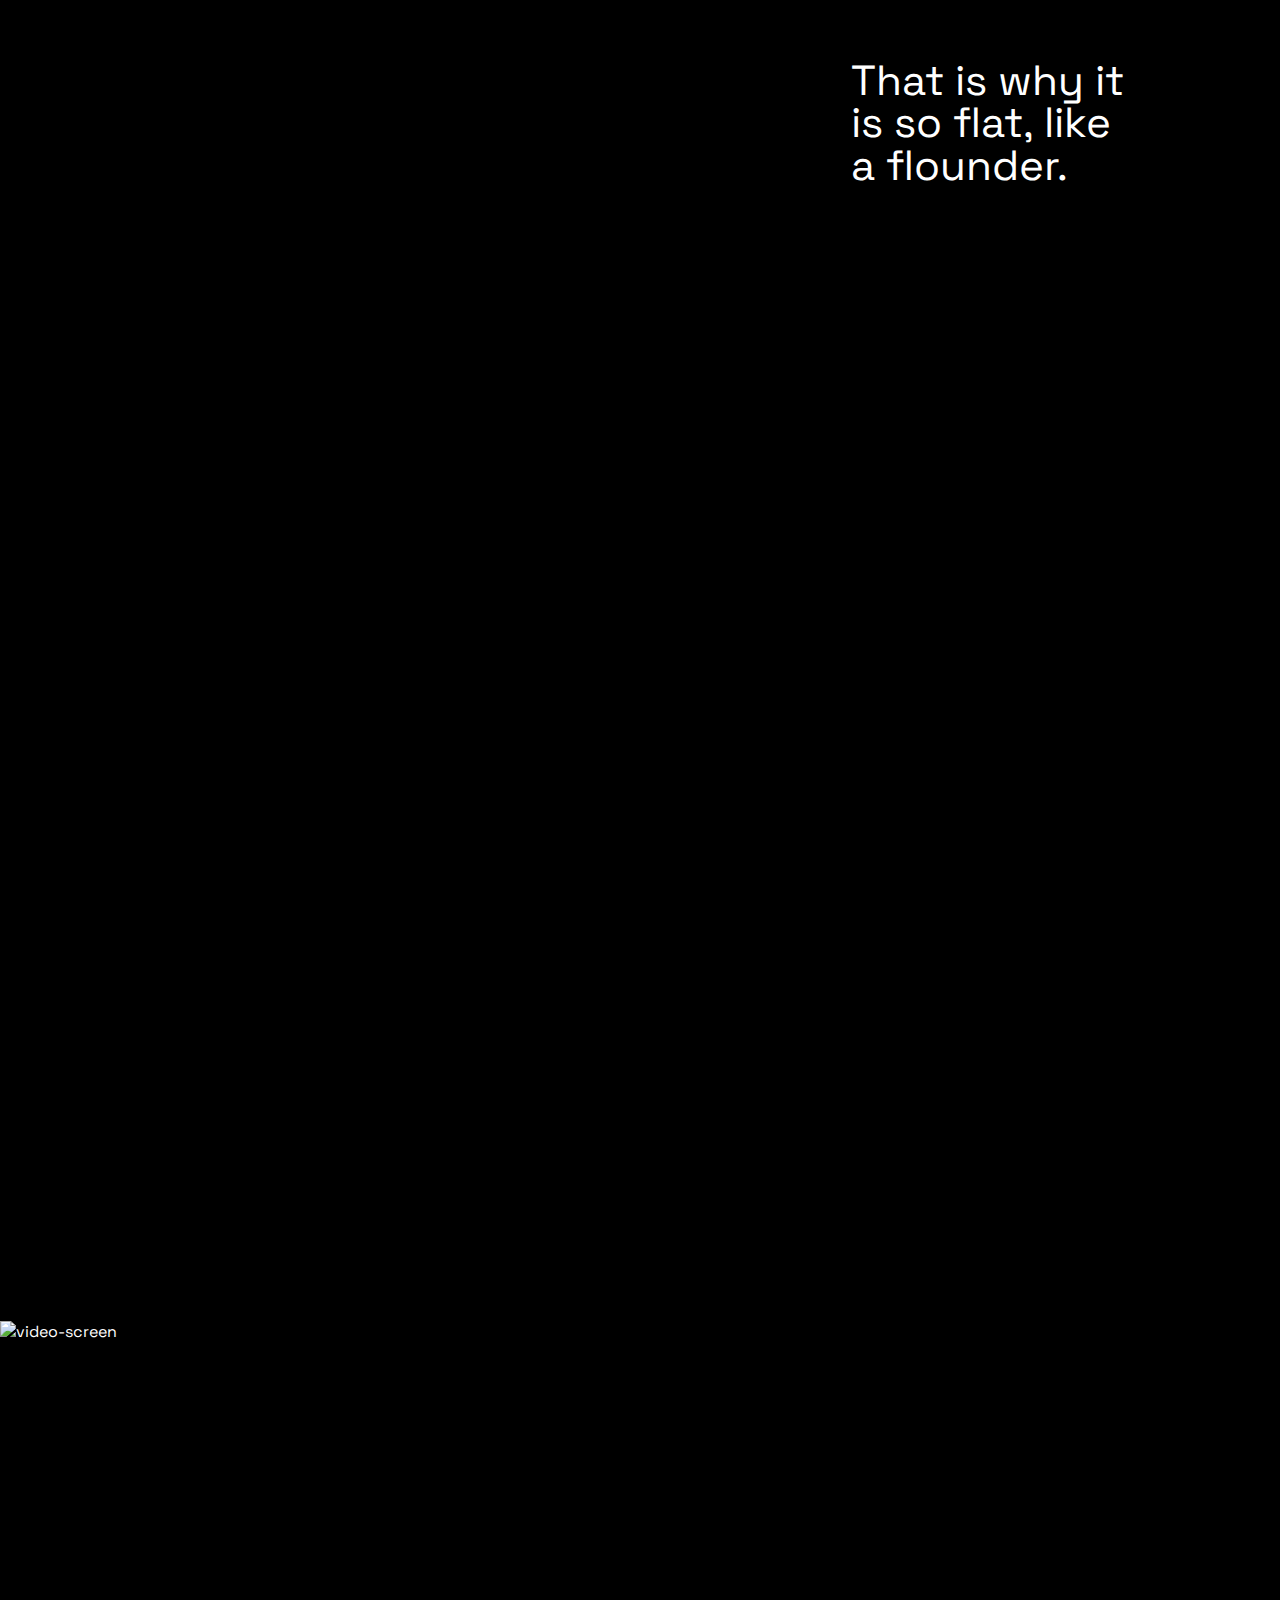
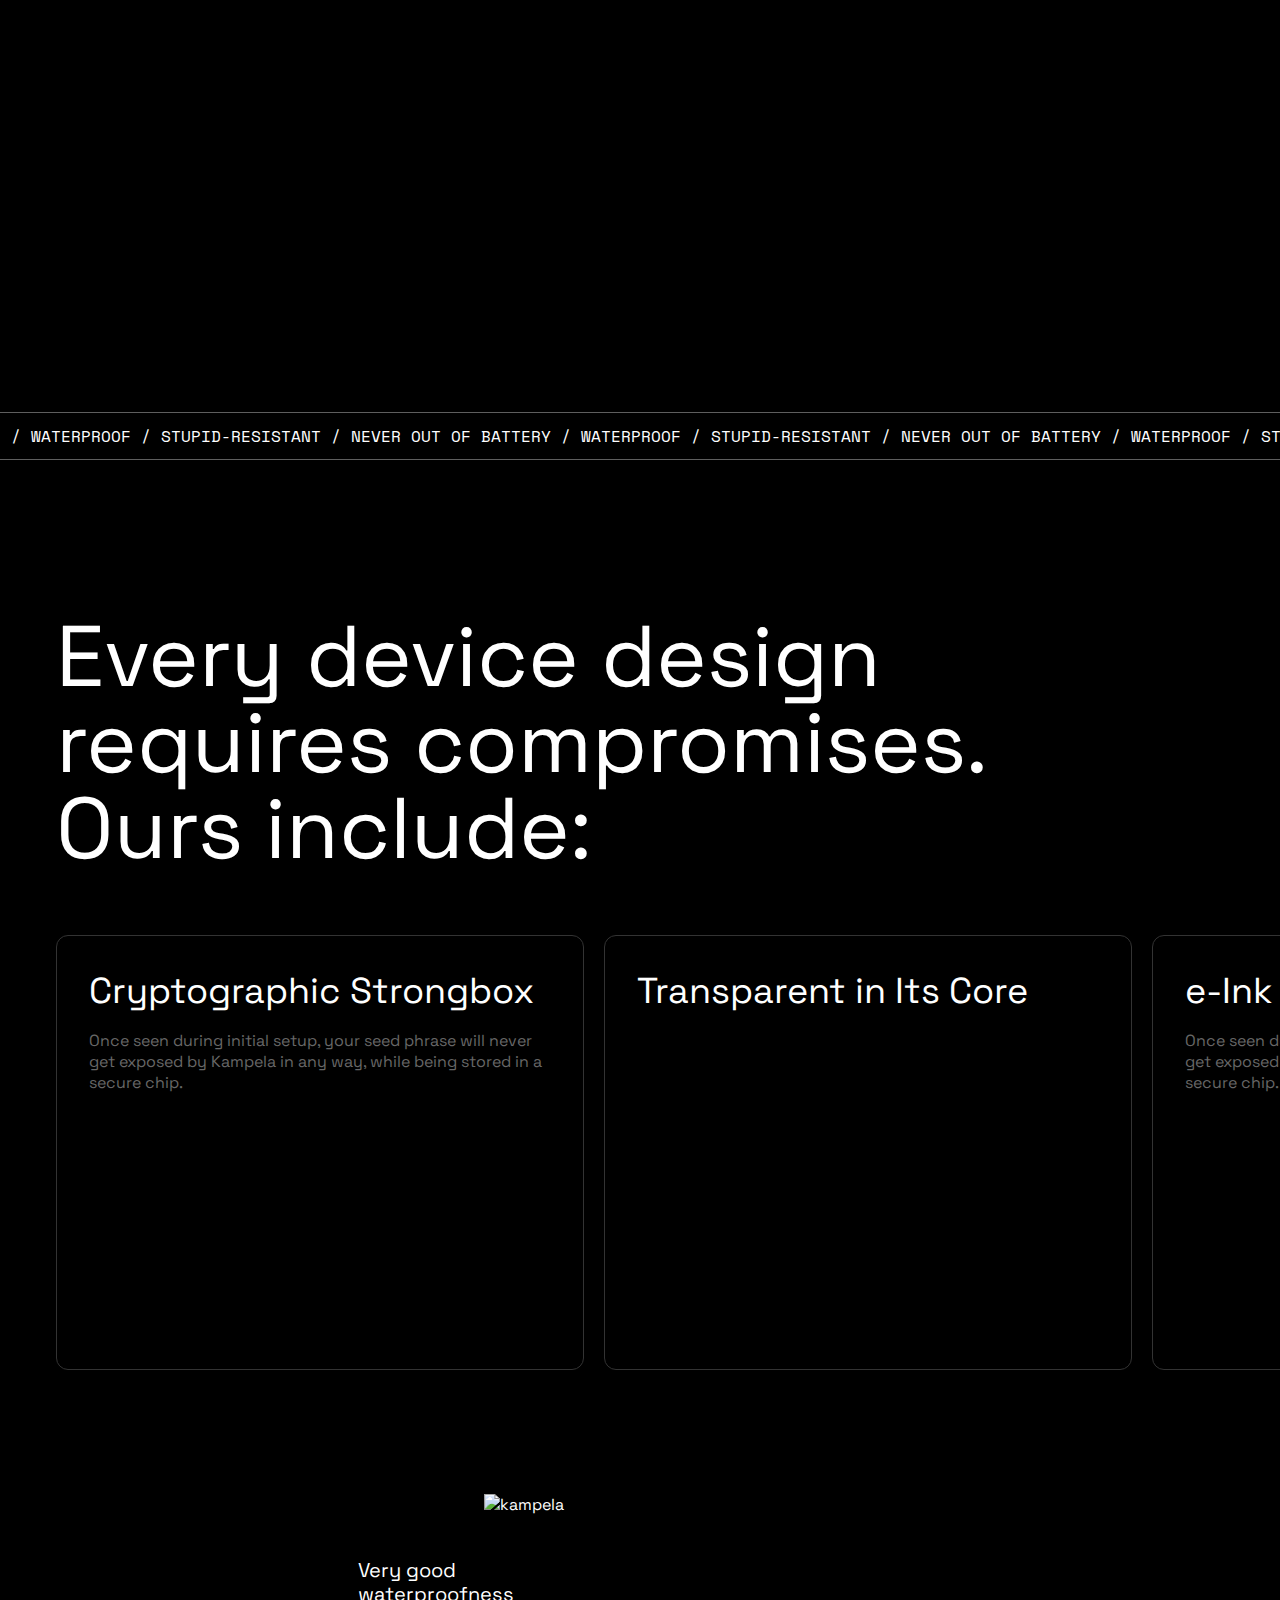
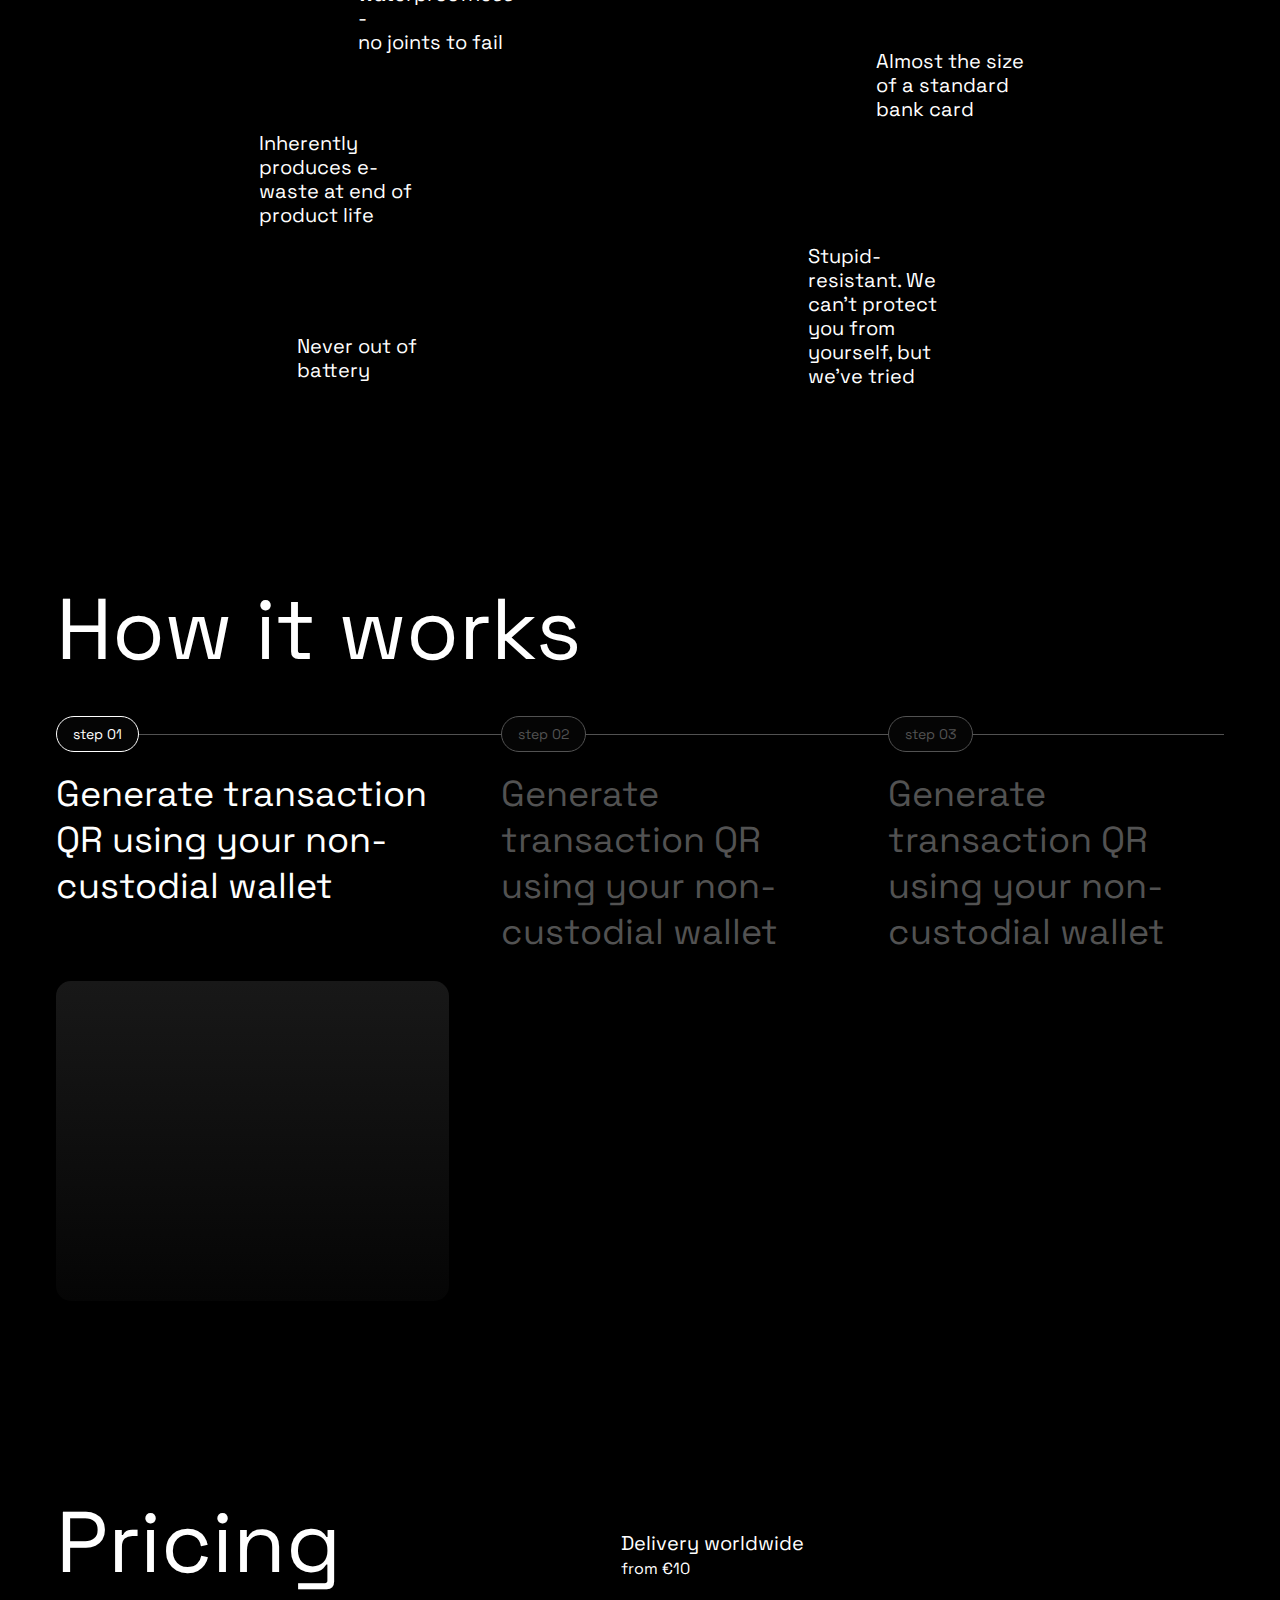
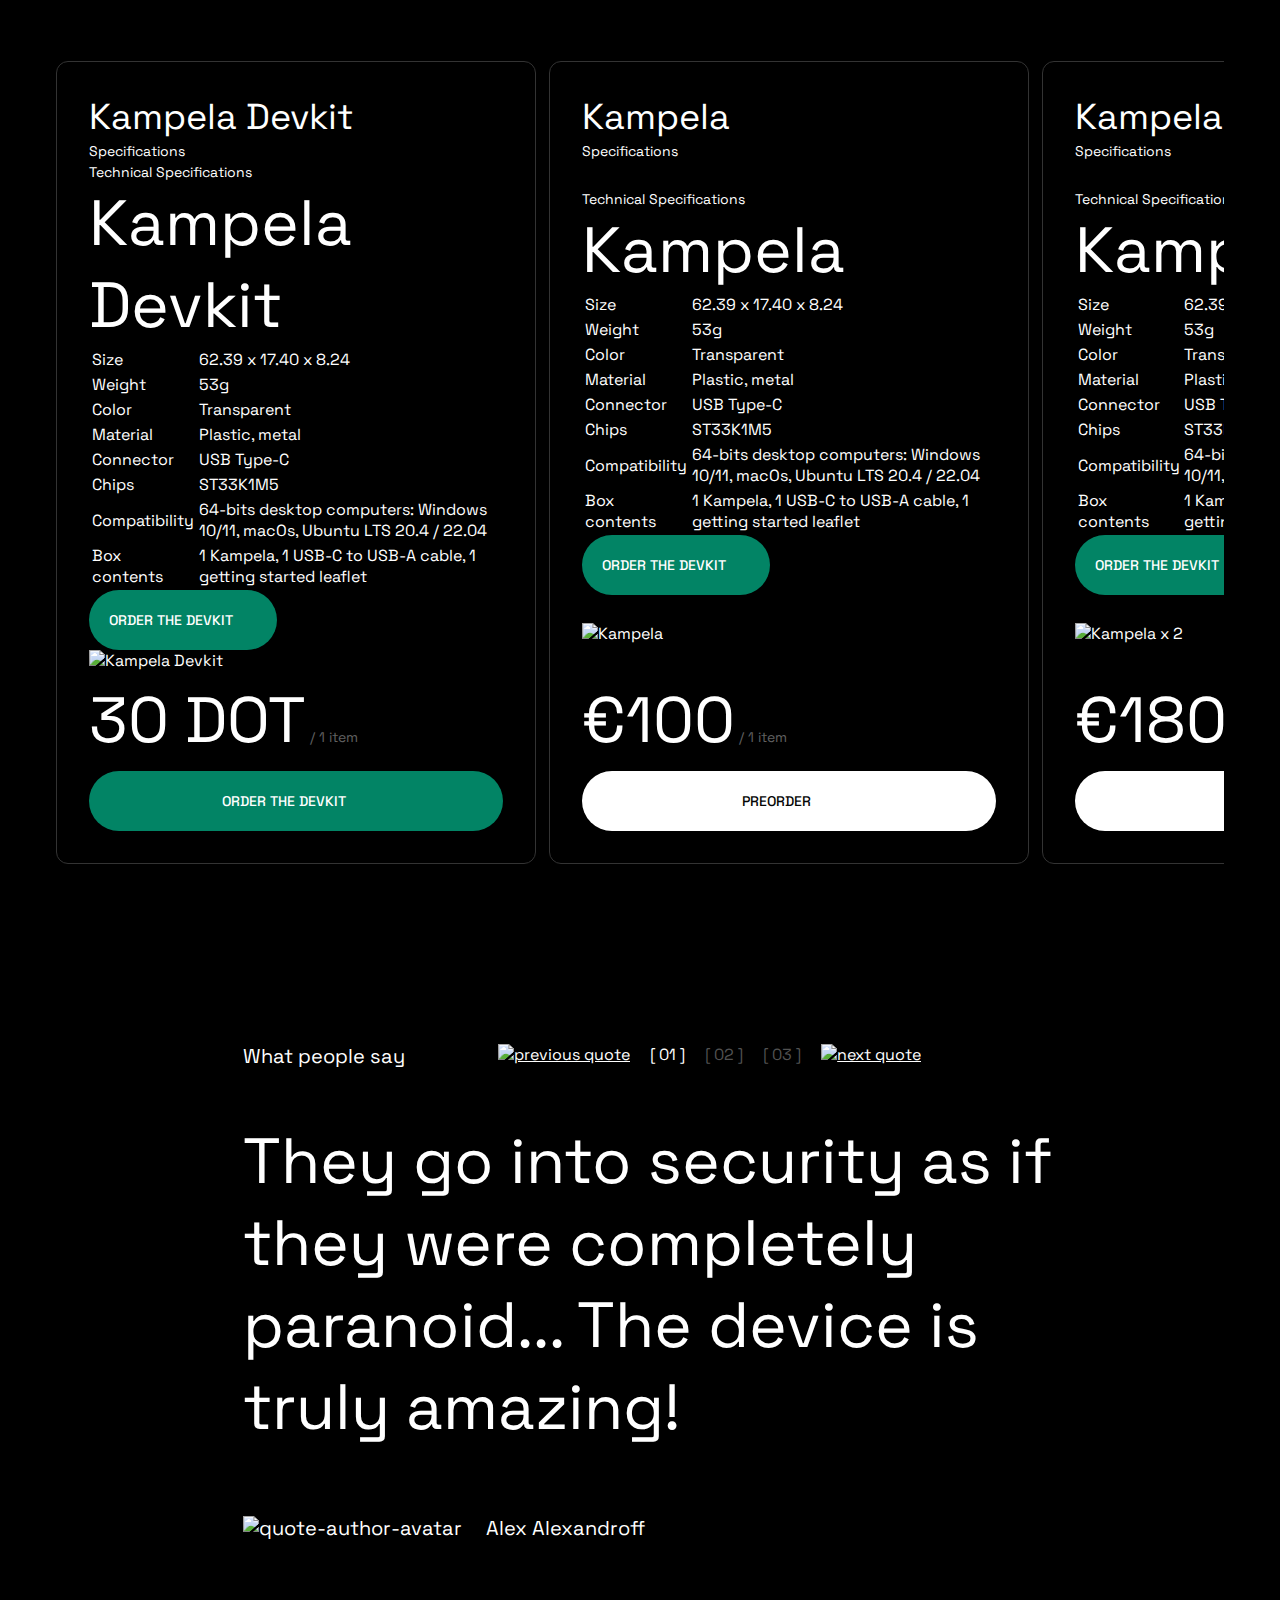
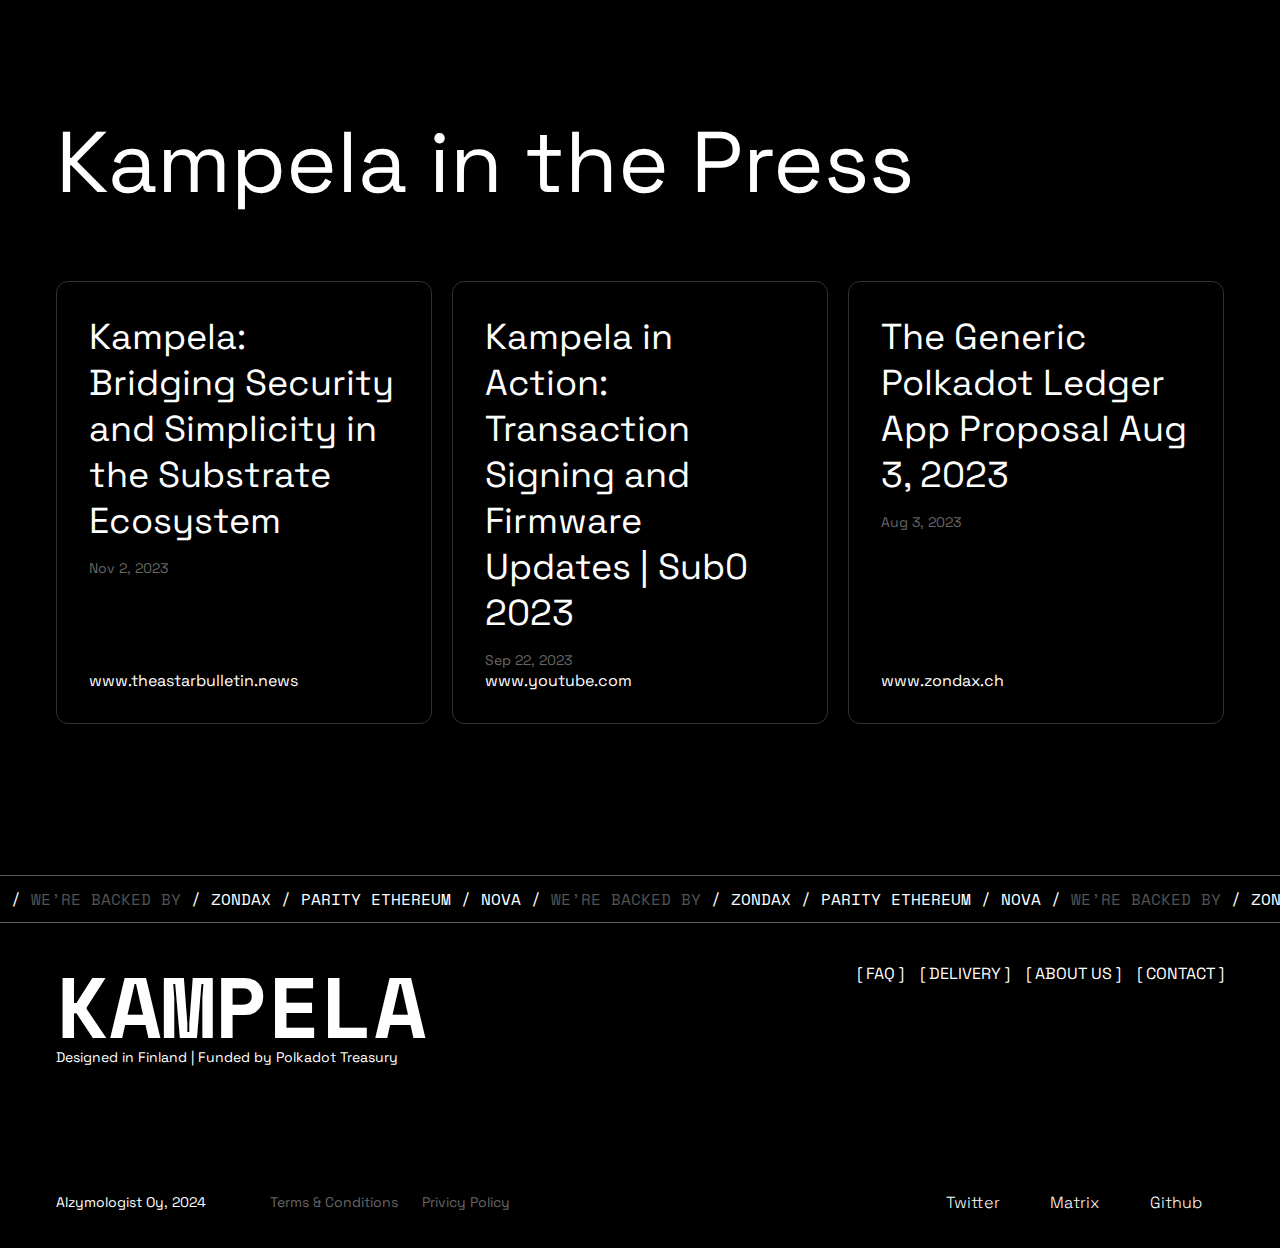
==== commit 58b8feab: "Added pop-up specifications for mobile version" ====
--- a/1920x/index.html
+++ b/1920x/index.html
@@ -19,7 +19,7 @@
   <div class="container">
 
     <!-- TOP MENU MOBILE VERSION-->
-    <input class="top-menu-switcher mobile" type="checkbox" id="top-menu-switcher" />
+    <input class="mobile" type="checkbox" id="top-menu-switcher" />
       <div class="fixed-menu mobile">
         <img src="img/logo.svg" alt="logo" class="logo">
         <label class="hamb" for="top-menu-switcher">
@@ -27,7 +27,7 @@
         </label>
       </div>
 
-      <nav class="top-menu-overlay mobile ">
+      <nav class="top-menu-overlay mobile">
         <div>
           <button class="order-button white"><a href="#">Order the devkit</a></button>
           <menu class="main-menu hmenu">
@@ -153,7 +153,7 @@
     <div id="features-screen">
       <h2>Every device design<br>requires compromises.<br>Ours include:</h2>
       <div id="features-container" class="scrollable-full-screen">
-        <div class="feature-block border-container">
+        <div class="feature-block border-container flex-col">
           <div class="feature-text">
             <h4>Cryptographic Strongbox</h4>
             <p>Once seen during initial setup, your seed phrase will never get exposed by Kampela in any way, while
@@ -161,14 +161,14 @@
           </div>
           <img class="feature-picture" src="img/features/crypto-strongbox.jpg" alt="">
         </div>
-        <div class="feature-block border-container">
+        <div class="feature-block border-container flex-col">
           <div class="feature-text">
             <h4>Transparent in Its Core</h4>
             <p></p>
           </div>
           <img class="feature-picture" src="img/features/transparent.jpg" alt="">
         </div>
-        <div class="feature-block border-container">
+        <div class="feature-block border-container  flex-col">
           <div class="feature-text">
             <h4>e-Ink Display</h4>
             <p>Once seen during initial setup, your seed phrase will never get exposed by Kampela in any way, while
@@ -176,7 +176,7 @@
           </div>
           <img class="feature-picture" src="img/features/eink.jpg" alt="">
         </div>
-        <div class="feature-block border-container">
+        <div class="feature-block border-container  flex-col">
           <div class="feature-text">
             <h4>Cryptographic Strongbox</h4>
             <p class="text-large">Once seen during initial setup, your seed phrase will never get exposed by Kampela in
@@ -234,11 +234,59 @@
       </div>
 
       <div id="price-container" class="scrollable-full-screen">
-        <div class="product border-container">
+        <div id="devkit-price" class="product border-container flex-col">
           <div class="available">available<br />now</div>
           <div class="title">
             <h4>Kampela Devkit</h4>
-            <a href="#" class="text-small underline">Specifications</a>
+            <a href="#devkit-spec" class="text-small underline">Specifications</a>
+          </div>
+          <div id="devkit-spec" class="specifications pop-up flex-col">
+            <div class="spec-header">
+              <div>
+                <span class="text-small">Technical Specifications</span>
+                <h3>Kampela Devkit</h3>
+              </div>  
+              <a href="#devkit-price"><div class="pop-up-close-btn"></div></a>
+            </div>
+            <div class="spec-body">
+              <table>
+                <tr>
+                  <td>Size</td>
+                  <td>62.39 x 17.40 x 8.24</td>
+                </tr>
+                <tr>
+                  <td>Weight</td>
+                  <td>53g</td>
+                </tr>
+                <tr>
+                  <td>Color</td>
+                  <td>Transparent</td>
+                </tr>
+                <tr>
+                  <td>Material</td>
+                  <td>Plastic, metal</td>
+                </tr>
+                <tr>
+                  <td>Connector</td>
+                  <td>USB Type-C</td>
+                </tr>
+                <tr>
+                  <td>Chips</td>
+                  <td>ST33K1M5</td>
+                </tr>
+                <tr>
+                  <td>Compatibility</td>
+                  <td>64-bits desktop computers: Windows 10/11, macOs, Ubuntu LTS 20.4 / 22.04</td>
+                </tr>
+                <tr>
+                  <td>Box contents</td>
+                  <td>1 Kampela, 1 USB-C to USB-A cable, 1 getting started leaflet</td>
+                </tr>
+              </table>
+            </div>
+            <div class="spec-footer">
+              <button class="order-button"><a href="#">Order the devkit</a></button>
+            </div>
           </div>
           <img src="img/prices/kampela-devkit.png" alt="Kampela Devkit">
           <div class="price-order">
@@ -246,10 +294,58 @@
             <button class="order-button"><a href="#">Order the devkit</a></button>
           </div>
         </div>
-        <div class="product border-container">
+        <div id="kampela-price" class="product border-container flex-col">
           <div class="title">
             <h4>Kampela</h4>
-            <a href="#" class="text-small underline">Specifications</a>
+            <a href="#kampela-spec" class="text-small underline">Specifications</a>
+          </div>
+          <div id="kampela-spec" class="specifications pop-up flex-col">
+            <div class="spec-header">
+              <div>
+                <span class="text-small">Technical Specifications</span>
+                <h3>Kampela</h3>
+              </div>  
+              <a href="#kampela-price"><div class="pop-up-close-btn"></div></a>
+            </div>
+            <div class="spec-body">
+              <table>
+                <tr>
+                  <td>Size</td>
+                  <td>62.39 x 17.40 x 8.24</td>
+                </tr>
+                <tr>
+                  <td>Weight</td>
+                  <td>53g</td>
+                </tr>
+                <tr>
+                  <td>Color</td>
+                  <td>Transparent</td>
+                </tr>
+                <tr>
+                  <td>Material</td>
+                  <td>Plastic, metal</td>
+                </tr>
+                <tr>
+                  <td>Connector</td>
+                  <td>USB Type-C</td>
+                </tr>
+                <tr>
+                  <td>Chips</td>
+                  <td>ST33K1M5</td>
+                </tr>
+                <tr>
+                  <td>Compatibility</td>
+                  <td>64-bits desktop computers: Windows 10/11, macOs, Ubuntu LTS 20.4 / 22.04</td>
+                </tr>
+                <tr>
+                  <td>Box contents</td>
+                  <td>1 Kampela, 1 USB-C to USB-A cable, 1 getting started leaflet</td>
+                </tr>
+              </table>
+            </div>
+            <div class="spec-footer">
+              <button class="order-button"><a href="#">Order the devkit</a></button>
+            </div>
           </div>
           <img src="img/prices/kampela.png" alt="Kampela">
           <div class="price-order">
@@ -257,10 +353,58 @@
             <button class="order-button white"><a href="#">Preorder</a></button>
           </div>
         </div>
-        <div class="product border-container">
+        <div id="kampela-x2-price" class="product border-container flex-col">
           <div class="title">
             <h4>Kampela x 2</h4>
-            <a href="#" class="text-small underline">Specifications</a>
+            <a href="#kampela-x2-spec" class="text-small underline">Specifications</a>
+          </div>
+          <div id="kampela-x2-spec" class="specifications pop-up flex-col">
+            <div class="spec-header">
+              <div>
+                <span class="text-small">Technical Specifications</span>
+                <h3>Kampela x 2</h3>
+              </div>  
+              <a href="#kampela-x2-price"><div class="pop-up-close-btn"></div></a>
+            </div>
+            <div class="spec-body">
+              <table>
+                <tr>
+                  <td>Size</td>
+                  <td>62.39 x 17.40 x 8.24</td>
+                </tr>
+                <tr>
+                  <td>Weight</td>
+                  <td>53g</td>
+                </tr>
+                <tr>
+                  <td>Color</td>
+                  <td>Transparent</td>
+                </tr>
+                <tr>
+                  <td>Material</td>
+                  <td>Plastic, metal</td>
+                </tr>
+                <tr>
+                  <td>Connector</td>
+                  <td>USB Type-C</td>
+                </tr>
+                <tr>
+                  <td>Chips</td>
+                  <td>ST33K1M5</td>
+                </tr>
+                <tr>
+                  <td>Compatibility</td>
+                  <td>64-bits desktop computers: Windows 10/11, macOs, Ubuntu LTS 20.4 / 22.04</td>
+                </tr>
+                <tr>
+                  <td>Box contents</td>
+                  <td>1 Kampela, 1 USB-C to USB-A cable, 1 getting started leaflet</td>
+                </tr>
+              </table>
+            </div>
+            <div class="spec-footer">
+              <button class="order-button"><a href="#">Order the devkit</a></button>
+            </div>
           </div>
           <img src="img/prices/kampelax2.png" alt="Kampela x 2">
           <div class="price-order">
@@ -300,21 +444,21 @@
     <div id="kampela-in-press">
       <h2>Kampela in the Press</h2>
       <div id="press-container">
-        <article class="press-block border-container">
+        <article class="press-block border-container flex-col">
           <div class="press-item-title">
             <h4>Kampela: Bridging Security and Simplicity in the Substrate Ecosystem</h4>
             <div class="press-item-date text-small">Nov 2, 2023</div>
           </div>
           <div class="press-item-link"><a href="#" class="text-medium underline">www.theastarbulletin.news</a></div>
         </article>
-        <article class="press-block border-container">
+        <article class="press-block border-container flex-col">
           <div class="press-item-title">
             <h4>Kampela in Action: Transaction Signing and Firmware Updates | Sub0 2023</h4>
             <div class="press-item-date text-small">Sep 22, 2023</div>
           </div>
           <div class="press-item-link"><a href="#" class="text-medium underline">www.youtube.com</a></div>
         </article>
-        <article class="press-block border-container">
+        <article class="press-block border-container flex-col">
           <div class="press-item-title">
             <h4>The Generic Polkadot Ledger App Proposal Aug 3, 2023</h4>
             <div class="press-item-date text-small">Aug 3, 2023</div>
--- a/1920x/css/style.css
+++ b/1920x/css/style.css
@@ -367,7 +367,6 @@
     column-gap: 3.25rem;
     row-gap: 1rem;
     grid-template-columns: 1fr 1fr;
-    /* margin-right: 2.7vw; */
 }
 .prop-list li{
     display: inline-block;
@@ -411,9 +410,6 @@
 .feature-block{
     min-width: 33rem;
     min-height: 34vw;
-    display: flex;
-    flex-direction: column;
-    justify-content: space-between;
 }
 .feature-block p{
     color: var(--link-hover-color);
@@ -487,7 +483,6 @@
 }
 .work-step{
     width: 33.2vw;
-    /* height: 33vw; */
     color: var(--lines-hover-color);
 }
 .step-number{
@@ -546,10 +541,6 @@
     width: 30vw;
     min-width: 30rem;
     min-height: 743px;
-    display: flex;
-    flex-direction: column;
-    justify-content: space-between;
-    
 }
 .available {
     position: absolute;
@@ -635,9 +626,6 @@
 .press-block{
     width:30vw;
     min-height: 403px;
-    display: flex;
-    flex-direction: column;
-    justify-content: space-between;
 }
 .press-item-date{
     color: var(--link-hover-color);
@@ -776,6 +764,38 @@
     .text-medium{font-size: 0.875rem; line-height: 120%;}   /* 14px */
     .text-large{font-size: 1rem; line-height: 120%;}
 
+    .pop-up{
+        /* display: none; */
+        position: fixed;
+        z-index: 100;
+        top: 0;
+        left: 0;
+        width: 100vw;
+        height: 100vh;
+        overflow: auto;
+        background-color: var(--backgrnd-color);
+        opacity: 0;
+        visibility: hidden;
+        transition: all .3s ease-in-out;
+    }
+    .pop-up:target{
+        visibility: visible;
+        opacity: 1;
+    }
+    .pop-up_switcher{
+        display: none;
+    }
+    .pop-up-close-btn{
+        height: 2.5rem;
+        width: 2.5rem;
+        border: 1px solid white;
+        border-radius: 50%;
+        background: url('../img/menu-close.svg') center no-repeat;
+        cursor: pointer;
+        transition: opacity .3s;
+    }
+    
+    
     .first-screen{
         min-height: 95vh;
         min-height: 95svh;
@@ -807,29 +827,28 @@
     .top-menu-ctrl{
         height: 9vw;
         width: 9vw;
-        border: none;
-        background: url('../img/menu.svg') center no-repeat;
-        background-size: 9vw;
+        /* border: none; */
+        background: url('../img/menu.png') center no-repeat;
+        /* background-size: 9vw; */
         cursor: pointer;
-    }
-    .top-menu-overlay{
-        display: flex;
-        flex-direction: column;
-        justify-content: space-between;
-        position: fixed;
-        z-index: 100;
-        top: calc(9vw + 1.5rem);
-        left: 0;
-        width: 100vw;
-        min-height: calc(100vh - 9vw - 1.5rem);
-        padding: 2rem 1rem;
-        background-color: var(--backgrnd-color);
     }
     .top-menu-overlay{
         opacity: 0;
         visibility: hidden;
         transition: opacity .3s ease-out;
-    } 
+        position: fixed;
+        z-index: 50;
+        top: calc(9vw + 1.5rem);
+        left: 0;
+        width: 100vw;
+        overflow-y: auto;
+        background-color: var(--backgrnd-color);
+        padding: 2rem 1rem;
+        min-height: calc(100vh - 9vw - 1.5rem);
+        display: flex;
+        flex-direction: column;
+        justify-content: space-between;
+    }
     #top-menu-switcher {
         display: none;
     } 
@@ -851,8 +870,7 @@
         display: flex;
         flex-direction: column;
         align-items: center;
-        gap: 48px;
-        margin-bottom: 20vh;
+        gap: 5vh;
     }
     .top-menu-overlay .main-menu li{font-size: 1.5rem;}
     
@@ -1049,6 +1067,40 @@
     .price-order .price{
         font-size: 12vw;
     }
+    .specifications{
+        padding: 1rem;
+        display: flex;
+    }
+    .spec-header{
+        display: flex;
+        justify-content: space-between;
+        height: 2.5rem;
+    }
+    .spec-body{
+        margin-block: 2.5rem;
+        overflow-y: auto;
+    }
+    .spec-body table{
+        border-collapse: collapse;
+    }
+    .spec-body td{
+        padding-block: 10px;
+        line-height: 150%;
+        border-bottom: 1px solid var(--lines-color);
+    }
+    .spec-body tr:last-child td{
+        border-bottom: none;
+    }
+    .spec-body td:first-child{
+        width: 35vw;
+        color: var(--link-hover-color);
+    }
+    .spec-footer{
+        /* height: 3.5rem; */
+    }
+    .spec-footer .order-button{
+        width: 100%;
+    }
 
     #quotes-screen{
         padding: 32px 16px;
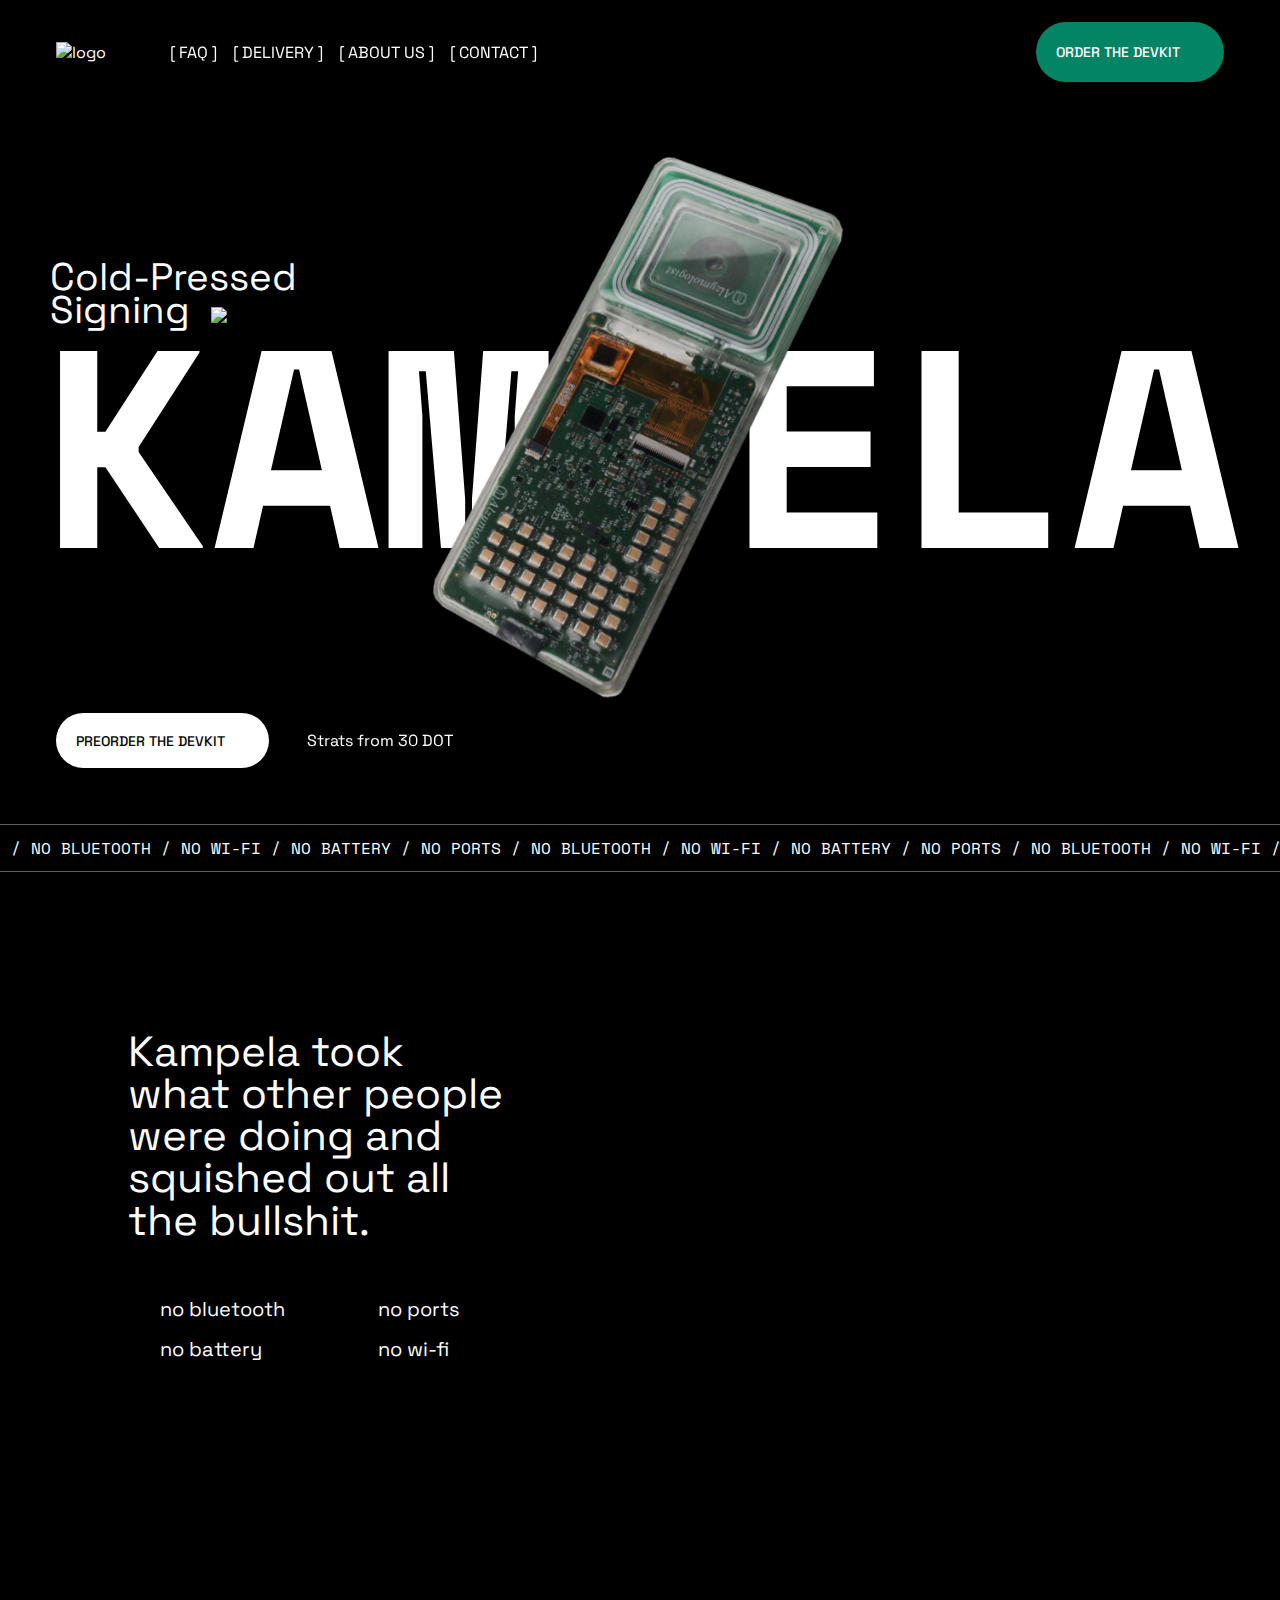
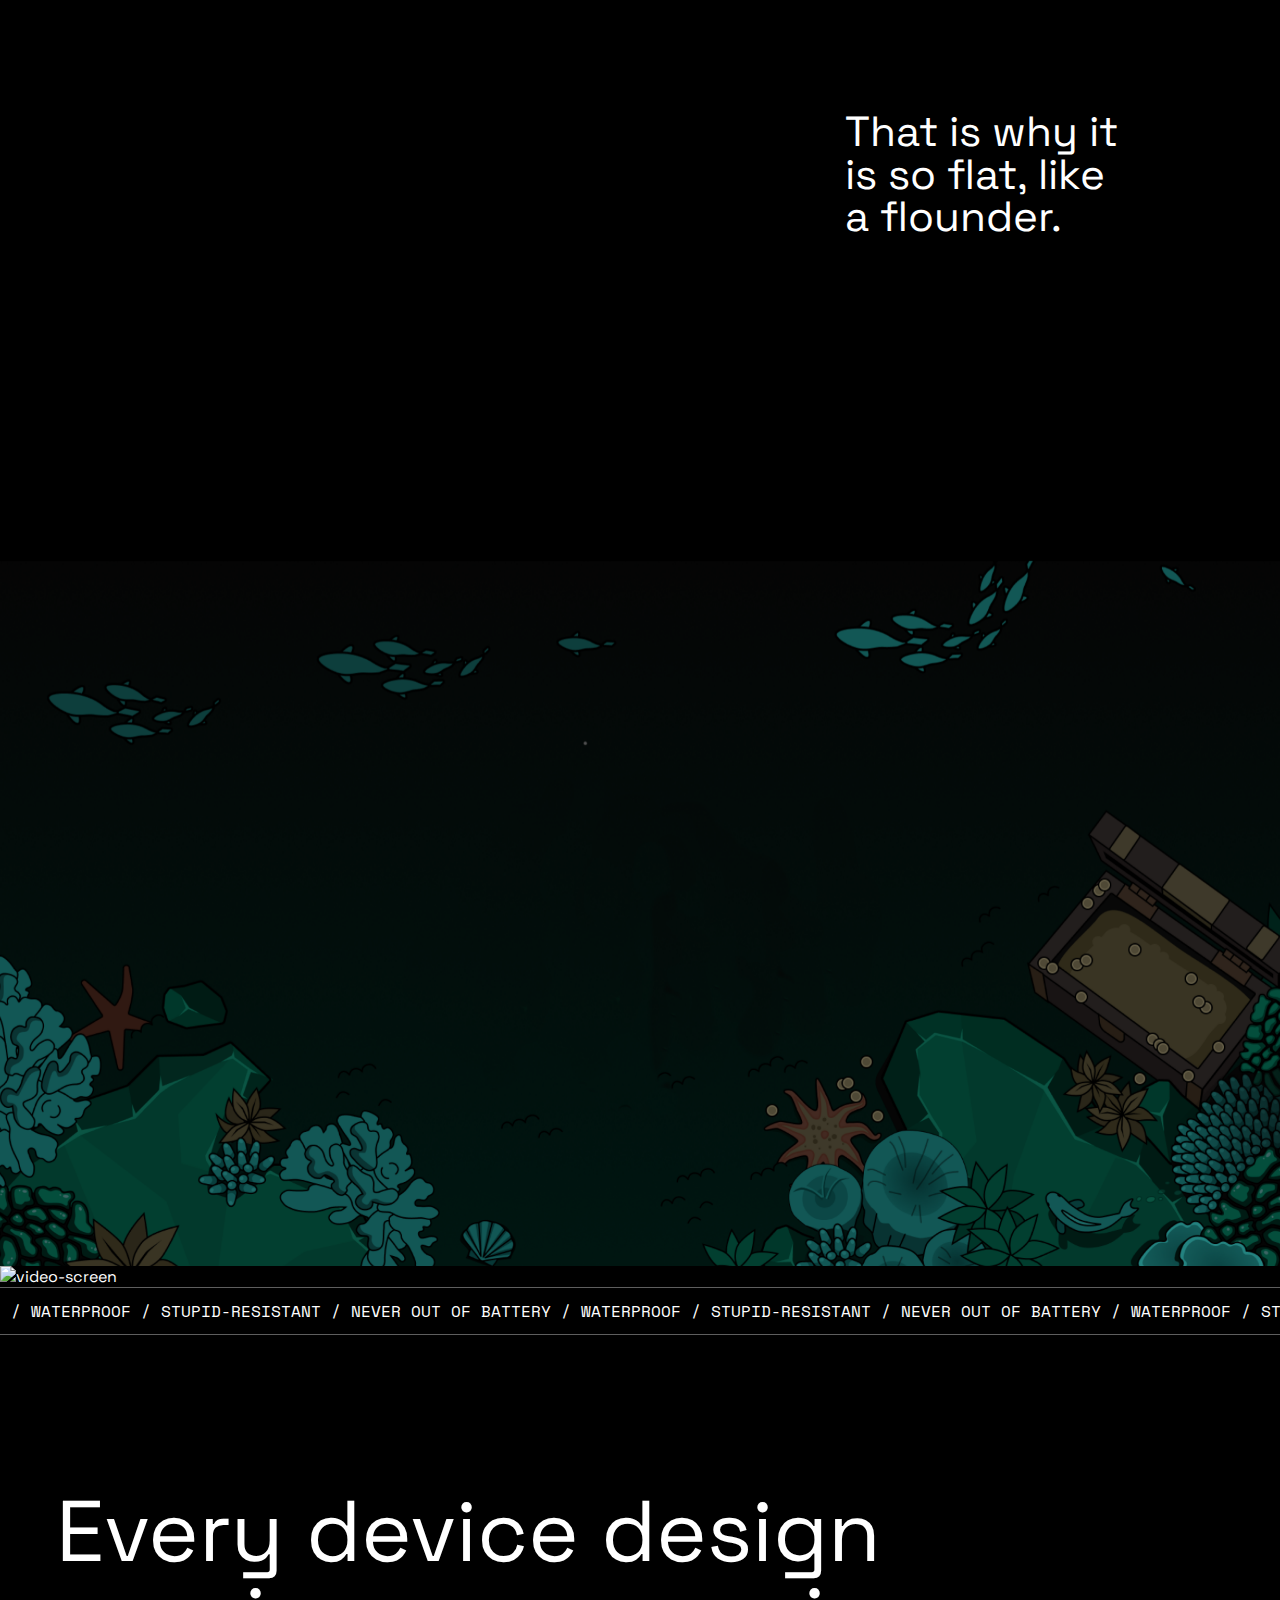
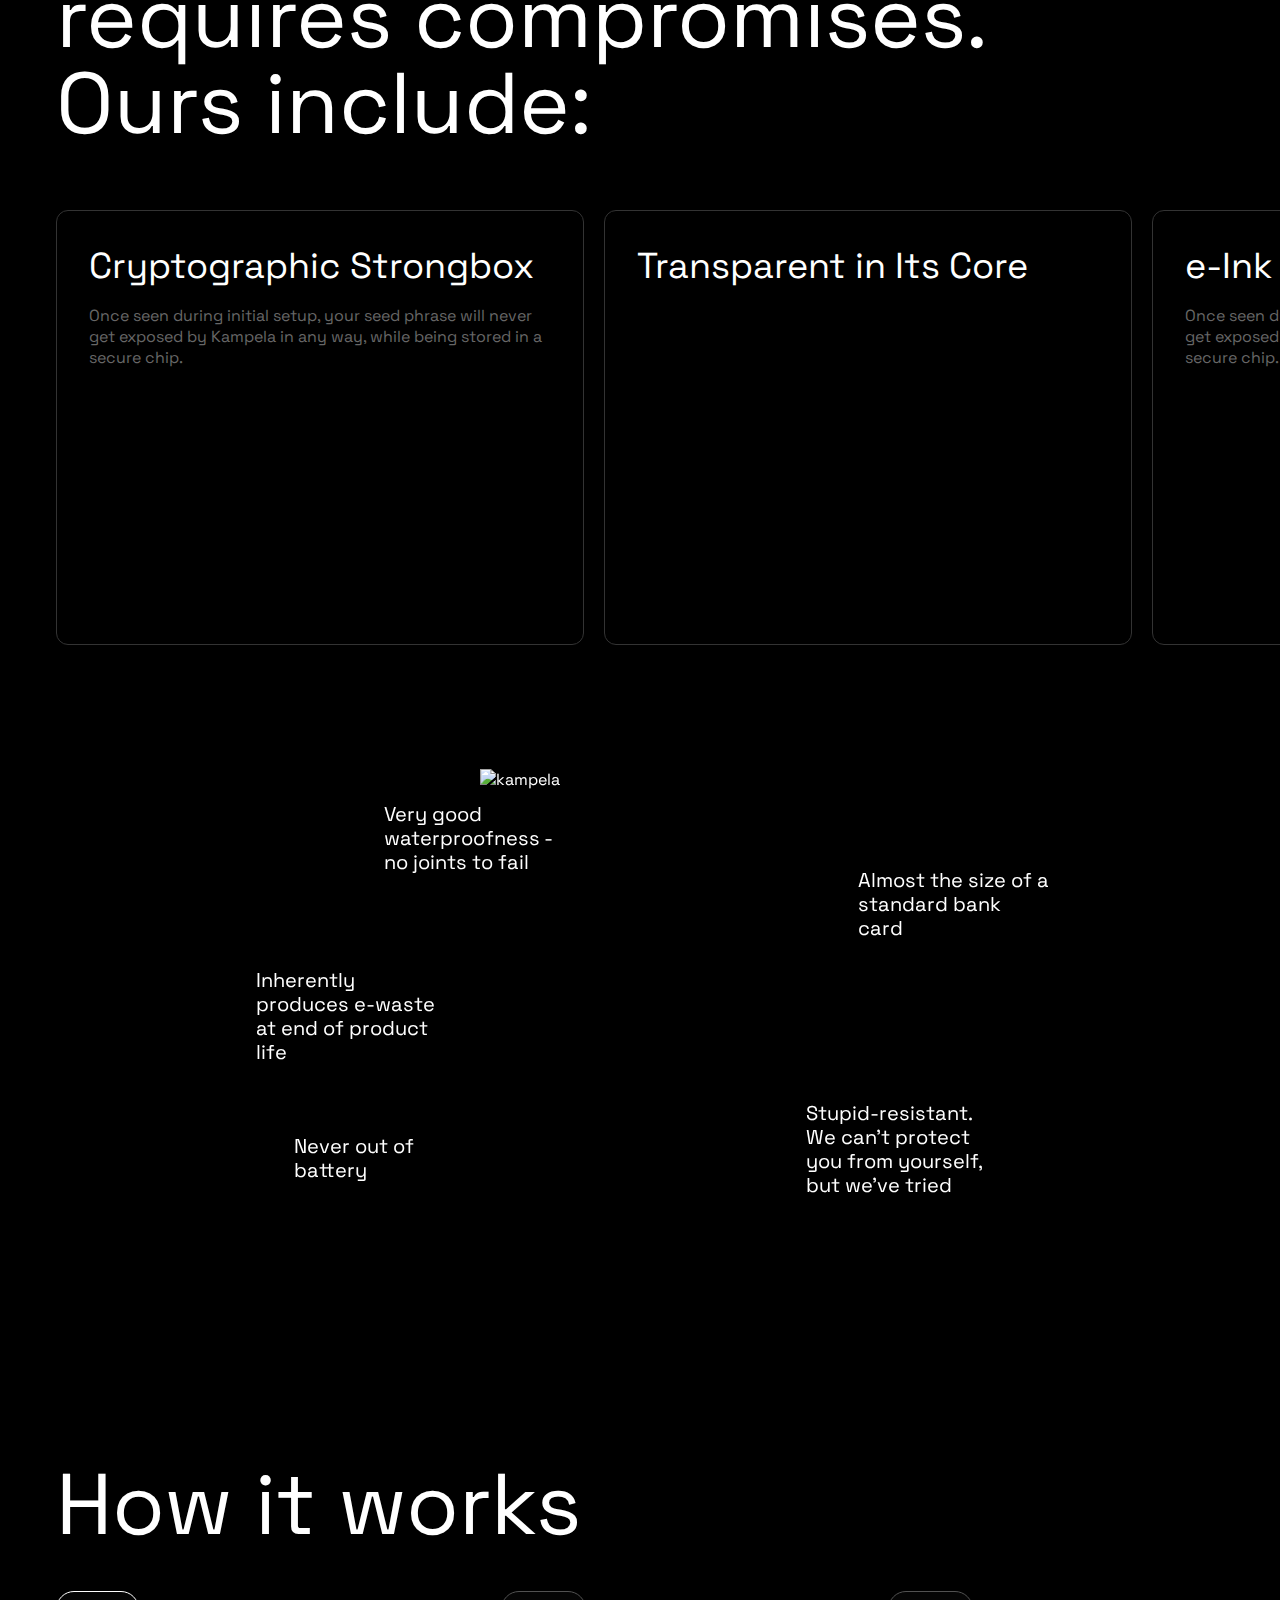
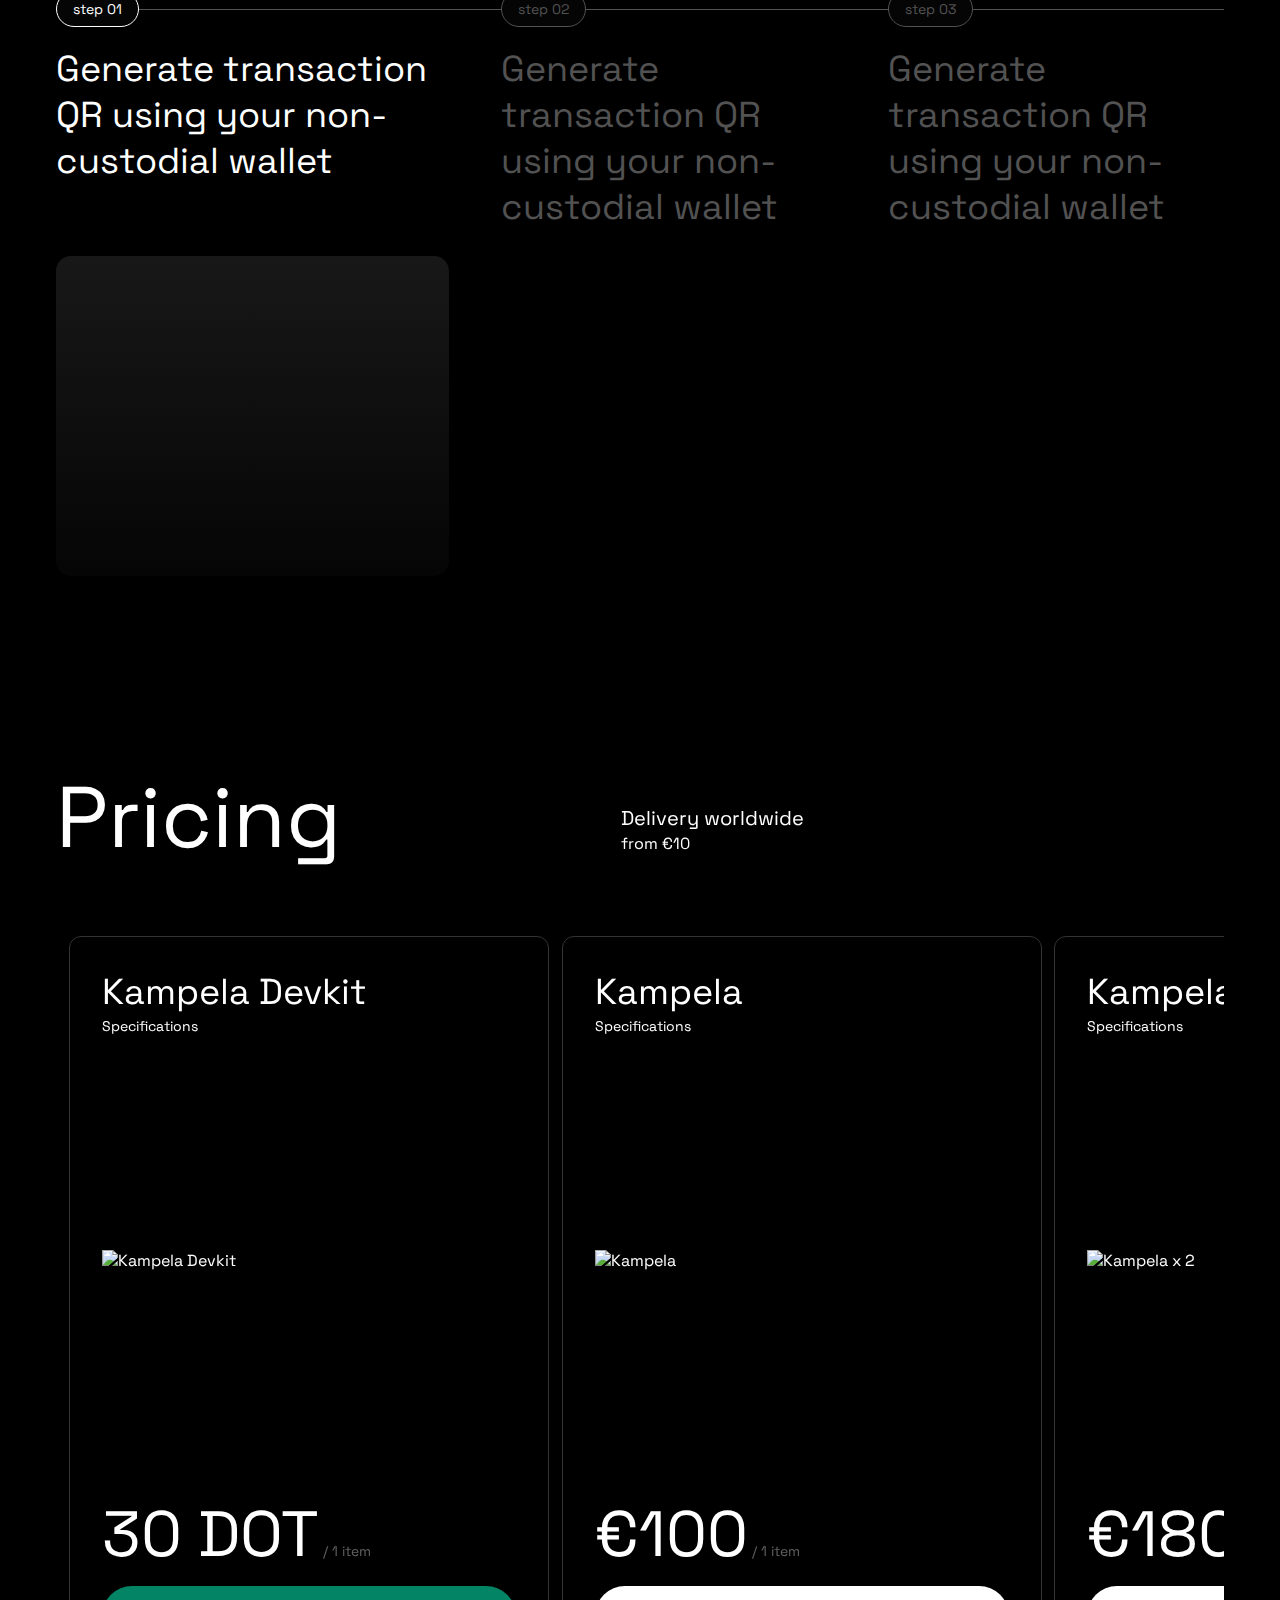
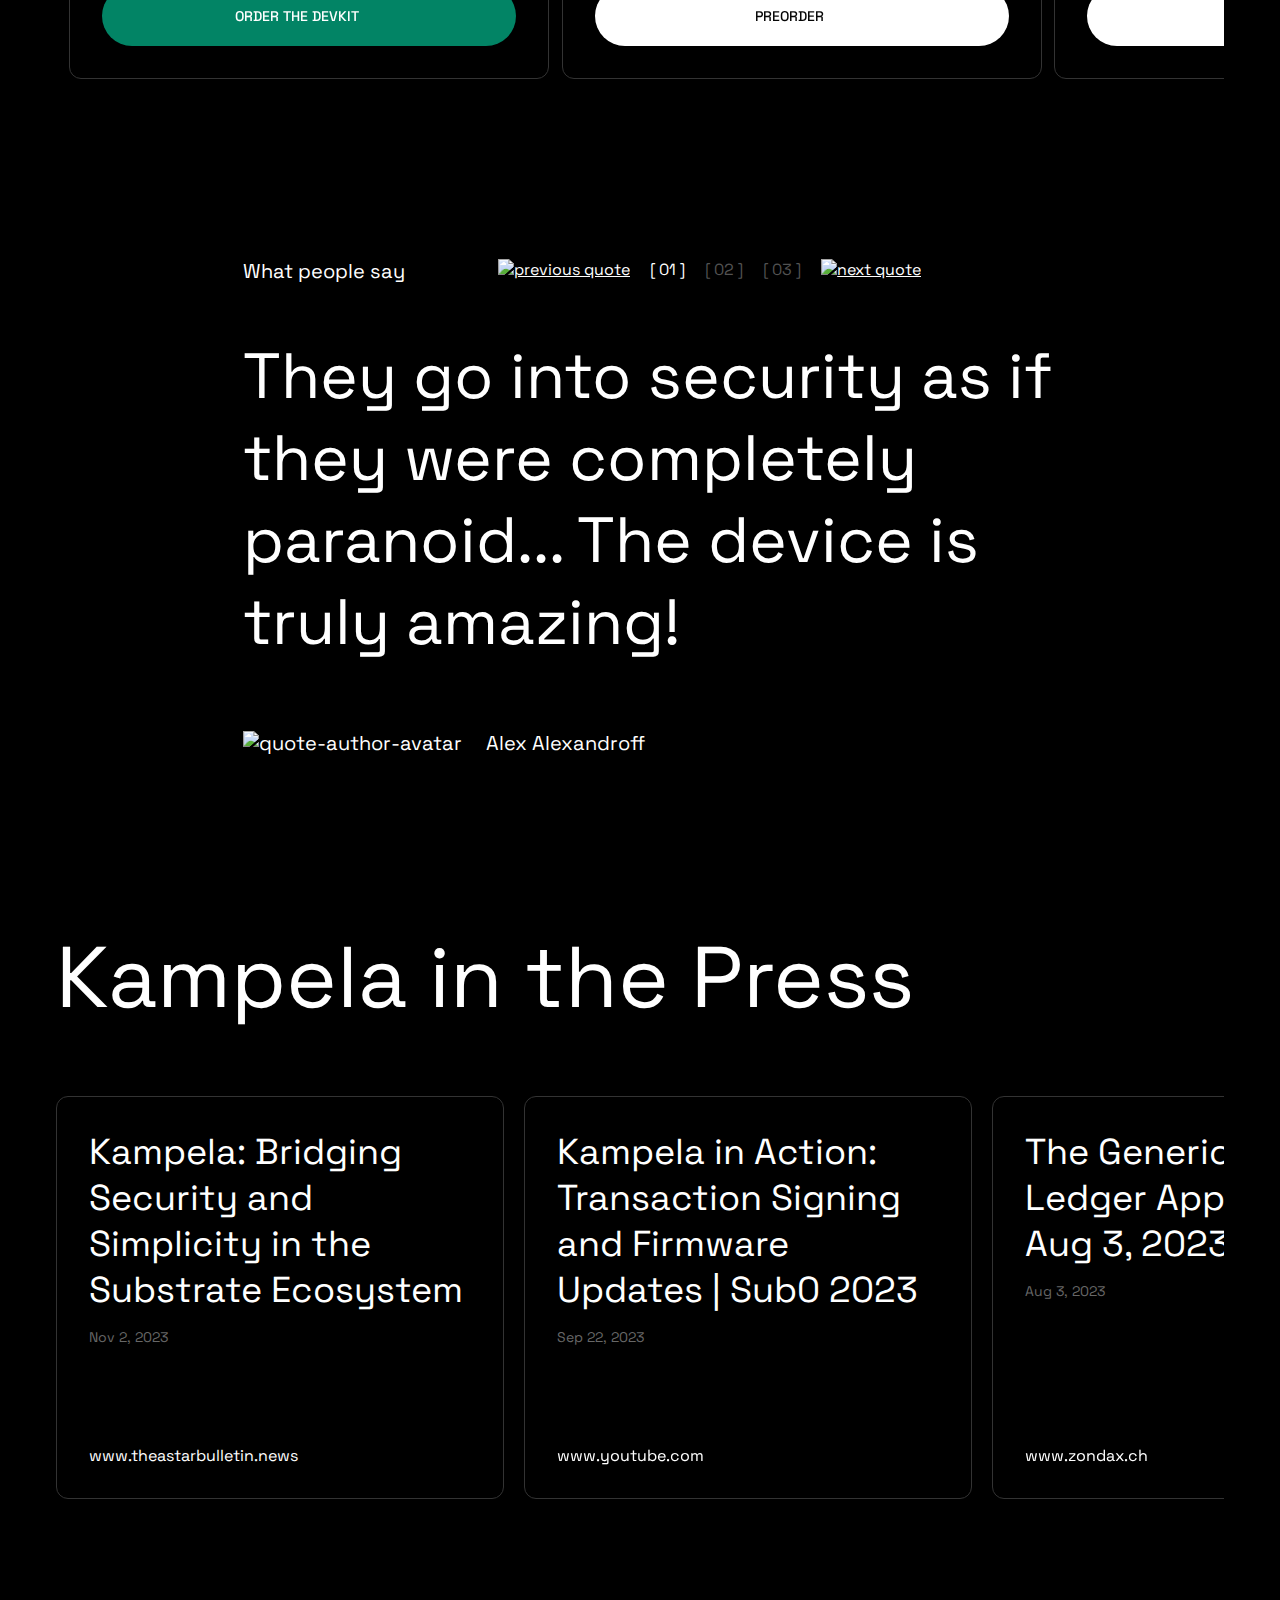
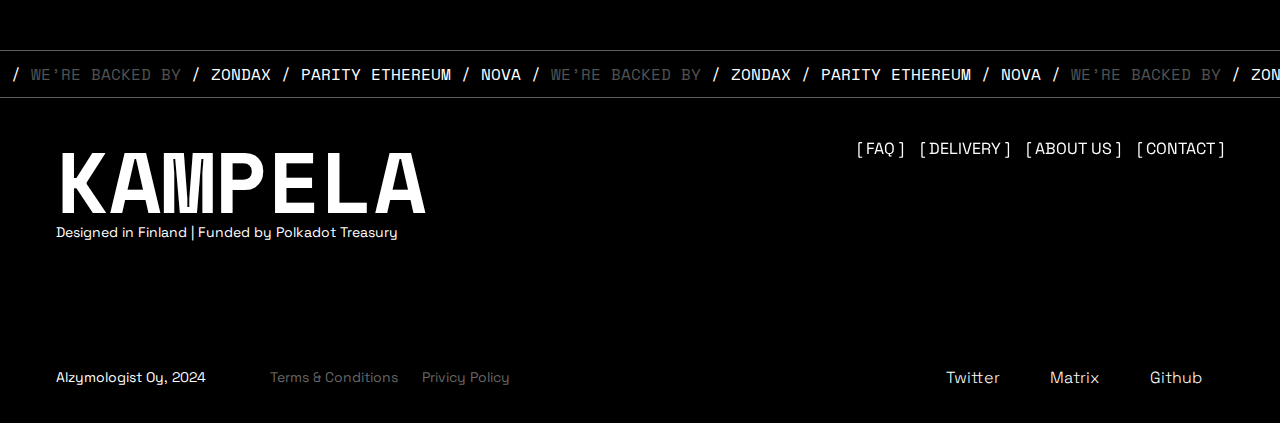
==== commit 39423adf: "The animation of transition kampela into flounder was added. Bugs were fixed" ====
--- a/1920x/index.html
+++ b/1920x/index.html
@@ -20,117 +20,130 @@
 
     <!-- TOP MENU MOBILE VERSION-->
     <input class="mobile" type="checkbox" id="top-menu-switcher" />
-      <div class="fixed-menu mobile">
-        <img src="img/logo.svg" alt="logo" class="logo">
-        <label class="hamb" for="top-menu-switcher">
-          <div class="top-menu-ctrl"></div>
-        </label>
-      </div>
-
-      <nav class="top-menu-overlay mobile">
-        <div>
-          <button class="order-button white"><a href="#">Order the devkit</a></button>
-          <menu class="main-menu hmenu">
-            <li><a href="#">FAQ</a></li>
-            <li><a href="#">Delivery</a></li>
-            <li><a href="#">About us</a></li>
-            <li><a href="#">Contact</a></li>
-          </menu>
-        </div>
-        <menu class="link-menu hmenu">
-          <li><a href="#" class="underline">Twitter</a></li>
-          <li><a href="#" class="underline">Matrix</a></li>
-          <li><a href="#" class="underline">Github</a></li>
+    <div class="fixed-menu mobile">
+      <img src="img/logo.svg" alt="logo" class="logo">
+      <label class="hamb" for="top-menu-switcher">
+        <div class="top-menu-ctrl"></div>
+      </label>
+    </div>
+
+    <nav class="top-menu-overlay mobile">
+      <div>
+        <button class="order-button white"><a href="#">Order the devkit</a></button>
+        <menu class="main-menu hmenu">
+          <li><a href="#">FAQ</a></li>
+          <li><a href="#">Delivery</a></li>
+          <li><a href="#">About us</a></li>
+          <li><a href="#">Contact</a></li>
         </menu>
-      </nav> 
+      </div>
+      <menu class="link-menu hmenu">
+        <li><a href="#" class="underline">Twitter</a></li>
+        <li><a href="#" class="underline">Matrix</a></li>
+        <li><a href="#" class="underline">Github</a></li>
+      </menu>
+    </nav>
+
 
     <!-- FIRST KAMPELA SCREEN -->
-    <div class="first-screen">
-
-      <!-- TOP MENU FULL SCREEN-->
-      <section class="fixed-menu full-screen section">
-        <div class="left-container">
-          <img src="img/logo.svg" alt="logo" class="logo">
-          <nav class="main-menu hmenu">
-            <li><a href="#">FAQ</a></li>
-            <li><a href="#">Delivery</a></li>
-            <li><a href="#">About us</a></li>
-            <li><a href="#">Contact</a></li>
-          </nav>
-        </div>
-        <div class="right-container">
-          <menu class="link-menu hmenu">
-            <li><a href="#" class="underline">Twitter
-                <div class="arrows-wrapper">
-                  <div class="arrow top"></div>
-                  <div class="arrow bottom"></div>
-                </div>
-              </a></li>
-            <li><a href="#" class="underline">Matrix
-                <div class="arrows-wrapper">
-                  <div class="arrow top"></div>
-                  <div class="arrow bottom"></div>
-                </div>
-              </a></li>
-            <li><a href="#" class="underline">Github
-                <div class="arrows-wrapper">
-                  <div class="arrow top"></div>
-                  <div class="arrow bottom"></div>
-                </div>
-              </a></li>
-          </menu>
-          <button class="order-button"><a href="#">Order the devkit</a></button>
-        </div>
-      </section>
-
-
-      
-      <!-- FIRST SCREEN CONTENT-->
-      <div class="headline">
-        <div class="description">Cold-Pressed<br>Signing <img src="img/lines-icon.png"></div>
-        <h1 class="kampela-logo">Kampela</h1>
-      </div>
-      <div class="preorder-buttons">
-        <div class="order-button white"><a href="#">Preorder the devkit</a></div>
-        <div id="starts-from"><a href="#" class="underline">Strats from 30 DOT</a></div>
-      </div>
-    </div>
-
-
-    <!-- RUNNING TEXT LINE #1 -->
-    <div class="running-text-line">
-      <div class="running-text">
-        <span>/ no bluetooth / no wi-fi / no battery / no ports </span>
-        <span>/ no bluetooth / no wi-fi / no battery / no ports </span>
-        <span>/ no bluetooth / no wi-fi / no battery / no ports </span>
-      </div>
-      <div class="running-text">
-        <span>/ no bluetooth / no wi-fi / no battery / no ports </span>
-        <span>/ no bluetooth / no wi-fi / no battery / no ports </span>
-        <span>/ no bluetooth / no wi-fi / no battery / no ports </span>
-      </div>
-    </div>
-
-    <!-- ABOUT SCREEN -->
-    <div id="about-screen">
-      <div class="kampela-img full-screen"></div>
-      <div id="about-text-block-1">
-        <span class="text-h3">Kampela took what other people were doing and squished out all the bullshit.</span>
-        <div id="prop-list-container" class="text-large">
-          <menu class="prop-list">
-            <li>no bluetooth</li>
-            <li>no ports</li>
-            <li>no battery</li>
-            <li>no wi-fi</li>
-          </menu>
-        </div>
-      </div>
-      <div class="kampela-img mobile"><img src="img/kampela-mobile.png" alt="kampela"></div>
-      <div id="about-text-block-2" class="text-h3">That is why it is so flat, like a flounder.</div>
-    </div>
+    
+    <div class="sweaming-kampela-container">
+    
+      <div class="first-screen">
+
+        <!-- TOP MENU FULL SCREEN-->
+        <section class="fixed-menu full-screen">
+          <div class="left-container">
+            <img src="img/logo.svg" alt="logo" class="logo">
+            <nav class="main-menu hmenu">
+              <li><a href="#">FAQ</a></li>
+              <li><a href="#">Delivery</a></li>
+              <li><a href="#">About us</a></li>
+              <li><a href="#">Contact</a></li>
+            </nav>
+          </div>
+          <div class="right-container">
+            <menu class="link-menu hmenu">
+              <li><a href="#" class="underline">Twitter
+                  <div class="arrows-wrapper">
+                    <div class="arrow top"></div>
+                    <div class="arrow bottom"></div>
+                  </div>
+                </a></li>
+              <li><a href="#" class="underline">Matrix
+                  <div class="arrows-wrapper">
+                    <div class="arrow top"></div>
+                    <div class="arrow bottom"></div>
+                  </div>
+                </a></li>
+              <li><a href="#" class="underline">Github
+                  <div class="arrows-wrapper">
+                    <div class="arrow top"></div>
+                    <div class="arrow bottom"></div>
+                  </div>
+                </a></li>
+            </menu>
+            <button class="order-button"><a href="#">Order the devkit</a></button>
+          </div>
+        </section>
+
+
+
+        <!-- FIRST SCREEN CONTENT-->
+        <div class="headline">
+          <div class="description">Cold-Pressed<br>Signing <img src="img/lines-icon.png"></div>
+          <h1 class="huge-title">Kampela</h1>
+        </div>
+        <div class="preorder-buttons">
+          <div class="order-button white"><a href="#">Preorder the devkit</a></div>
+          <div id="starts-from"><a href="#" class="underline">Strats from 30 DOT</a></div>
+        </div>
+      </div>
+
+
+      <!-- RUNNING TEXT LINE #1 -->
+      <div class="running-text-line">
+        <div class="running-text">
+          <span>/ no bluetooth / no wi-fi / no battery / no ports </span>
+          <span>/ no bluetooth / no wi-fi / no battery / no ports </span>
+          <span>/ no bluetooth / no wi-fi / no battery / no ports </span>
+        </div>
+        <div class="running-text">
+          <span>/ no bluetooth / no wi-fi / no battery / no ports </span>
+          <span>/ no bluetooth / no wi-fi / no battery / no ports </span>
+          <span>/ no bluetooth / no wi-fi / no battery / no ports </span>
+        </div>
+      </div>
+
+      <!-- ABOUT SCREEN -->
+      <div id="about-screen">
+        <div id="about-text-block-1">
+          <span class="text-h3">Kampela took what other people were doing and squished out all the bullshit.</span>
+          <div id="prop-list-container" class="text-large">
+            <menu class="prop-list">
+              <li>no bluetooth</li>
+              <li>no ports</li>
+              <li>no battery</li>
+              <li>no wi-fi</li>
+            </menu>
+          </div>
+        </div>
+        <div class="kampela-img mobile"><img src="img/kampela-mobile.png" alt="kampela"></div>
+        <div id="about-text-block-2" class="text-h3">That is why it is so flat, like a flounder.</div>
+      </div>
+    
+      <div class="sweaming-kampela-mask">
+        <img src="img/kampela.png" id="fixed-kampela" alt="Kampela" class="fixed-kampela-fish">
+      </div>    
+     </div> <!-- sweaming-fish-container -->
 
     <!-- LAKE BOTTOM  -->
-    <div id="kambala-screen"></div>
+    <div id="kambala-screen">
+      <div class="binline-wave"></div>
+      <div class="sweaming-fish-mask full-screen">
+        <img src="img/kambala-new.png" id="fixed-fish" alt="Kampela is so flat like a Flounder" class="fixed-kampela-fish">
+      </div>
+    </div>
 
     <!-- VIDEO -->
     <div id="video-screen"><img src="img/video-block.jpg" alt="video-screen"></div>
@@ -152,7 +165,7 @@
     <!-- FEATURES SCREEN -->
     <div id="features-screen">
       <h2>Every device design<br>requires compromises.<br>Ours include:</h2>
-      <div id="features-container" class="scrollable-full-screen">
+      <div id="features-container" class="scrollable for-full-screen">
         <div class="feature-block border-container flex-col">
           <div class="feature-text">
             <h4>Cryptographic Strongbox</h4>
@@ -190,7 +203,7 @@
     <!-- CHECK-FEATURES SCREEN -->
     <div id='check-screen'>
       <img src="img/check-screen-kampela.png" alt="kampela">
-      <div class="check-blocks scrollable-mobile">
+      <div class="check-blocks scrollable for-mobile">
         <div id="check-block-1" class="check-block">Very good waterproofness -<br />no joints to fail</div>
         <div id="check-block-2" class="check-block">Inherently produces e-waste at end of product life</div>
         <div id="check-block-3" class="check-block">Never out of battery</div>
@@ -233,20 +246,25 @@
         <a href="#" class="text-medium underline">from €10</a>
       </div>
 
-      <div id="price-container" class="scrollable-full-screen">
+      <div id="price-container" class="scrollable for-full-screen">
+        <a href="#devkit-price">
+          <div id="price-overlay" class="full-screen"></div>
+        </a>
         <div id="devkit-price" class="product border-container flex-col">
           <div class="available">available<br />now</div>
           <div class="title">
             <h4>Kampela Devkit</h4>
-            <a href="#devkit-spec" class="text-small underline">Specifications</a>
+            <a href="#devkit-spec" class="text-small underline show-spec">Specifications</a>
           </div>
           <div id="devkit-spec" class="specifications pop-up flex-col">
             <div class="spec-header">
               <div>
                 <span class="text-small">Technical Specifications</span>
                 <h3>Kampela Devkit</h3>
-              </div>  
-              <a href="#devkit-price"><div class="pop-up-close-btn"></div></a>
+              </div>
+              <a href="#devkit-price">
+                <div class="pop-up-close-btn"></div>
+              </a>
             </div>
             <div class="spec-body">
               <table>
@@ -297,15 +315,17 @@
         <div id="kampela-price" class="product border-container flex-col">
           <div class="title">
             <h4>Kampela</h4>
-            <a href="#kampela-spec" class="text-small underline">Specifications</a>
+            <a href="#kampela-spec" class="text-small underline show-spec">Specifications</a>
           </div>
           <div id="kampela-spec" class="specifications pop-up flex-col">
             <div class="spec-header">
               <div>
                 <span class="text-small">Technical Specifications</span>
                 <h3>Kampela</h3>
-              </div>  
-              <a href="#kampela-price"><div class="pop-up-close-btn"></div></a>
+              </div>
+              <a href="#kampela-price">
+                <div class="pop-up-close-btn"></div>
+              </a>
             </div>
             <div class="spec-body">
               <table>
@@ -356,15 +376,17 @@
         <div id="kampela-x2-price" class="product border-container flex-col">
           <div class="title">
             <h4>Kampela x 2</h4>
-            <a href="#kampela-x2-spec" class="text-small underline">Specifications</a>
+            <a href="#kampela-x2-spec" class="text-small underline show-spec">Specifications</a>
           </div>
           <div id="kampela-x2-spec" class="specifications pop-up flex-col">
             <div class="spec-header">
               <div>
                 <span class="text-small">Technical Specifications</span>
                 <h3>Kampela x 2</h3>
-              </div>  
-              <a href="#kampela-x2-price"><div class="pop-up-close-btn"></div></a>
+              </div>
+              <a href="#kampela-x2-price">
+                <div class="pop-up-close-btn"></div>
+              </a>
             </div>
             <div class="spec-body">
               <table>
@@ -443,7 +465,7 @@
     <!-- IN PRESS  -->
     <div id="kampela-in-press">
       <h2>Kampela in the Press</h2>
-      <div id="press-container">
+      <div id="press-container" class="scrollable">
         <article class="press-block border-container flex-col">
           <div class="press-item-title">
             <h4>Kampela: Bridging Security and Simplicity in the Substrate Ecosystem</h4>
@@ -464,6 +486,13 @@
             <div class="press-item-date text-small">Aug 3, 2023</div>
           </div>
           <div class="press-item-link"><a href="#" class="text-medium underline">www.zondax.ch</a></div>
+        </article>
+        <article class="press-block border-container flex-col">
+          <div class="press-item-title">
+            <h4>Kampela: Bridging Security and Simplicity in the Substrate Ecosystem</h4>
+            <div class="press-item-date text-small">Nov 2, 2023</div>
+          </div>
+          <div class="press-item-link"><a href="#" class="text-medium underline">www.theastarbulletin.news</a></div>
         </article>
 
       </div>
@@ -490,7 +519,7 @@
 
     <footer>
       <div class="logo">
-        <div class="footer-kampela kampela-logo">kampela</div>
+        <div class="footer-kampela huge-title">kampela</div>
         <div class="subtitle text-small">Designed in Finland | Funded by Polkadot Treasury</div>
       </div>
 
--- a/1920x/css/style.css
+++ b/1920x/css/style.css
@@ -8,6 +8,7 @@
 *, *::before, *::after{
     box-sizing: inherit;
 }
+img{max-width: 100%;}
 :root{
     --backgrnd-color: #000;
     --white-color: #fff;
@@ -51,8 +52,11 @@
 h3 {font-size: 4rem;}   /* 64px */
 h4, .text-h4{font-size: 2.25rem;}   /* 36px */
 
-.text-h1{font-size: 5vw;}
-.text-h3{font-size: 3.3vw; line-height: 100%;}
+.text-h1{font-size: clamp(4rem, 5vw, 5rem);}
+.text-h3{
+    font-size: clamp(2rem, 3.3vw, 4rem); 
+    line-height: 100%;
+}
 
 .text-large{
     font-size: 1.25rem; /* 20px */
@@ -66,7 +70,7 @@
     font-size: 0.875rem; /* 14px */
     line-height: 123%;
 }
-.kampela-logo{
+.huge-title{
     font-family: 'Space Mono', monospace; 
     font-weight: 700;
     text-transform: uppercase;
@@ -78,6 +82,7 @@
     position: relative;
     text-decoration: none;
     overflow: hidden;
+    z-index: 100;
 }
 a.underline::before{
     content: '';
@@ -122,9 +127,6 @@
 
 /* ELEMENTS */
 
-section, .section{
-    padding-inline: 3.5rem;     /* 56px */
-}
 .order-button {
     padding: 21px 20px;
     color: var(--white-color);
@@ -134,6 +136,7 @@
     border: none;
     border-radius: 37px;
     cursor: pointer;
+    z-index: 1000;
 }
 .order-button:hover{
     background-color: var(--dark-green-color);
@@ -178,22 +181,48 @@
     display: flex;
     align-items: center;
     list-style-type: none;
-}
-.hmenu li:last-child{
-    margin: 0;
-    padding: 0;
+    z-index: 1000;
 }
 .hmenu li a{
     text-decoration: none;
 }
 
-
-
-
-/***********************************************/
-/***********************************************/
-/***********************************************/
-/*************    FULL-SCREEN    ***************/
+.pop-up{
+    visibility: hidden;
+    position: absolute;
+    z-index: 100;
+    width: 100%;
+    height: 100%;
+    overflow: auto;
+    background-color: var(--backgrnd-color);
+    opacity: 0;
+    transition: all .3s ease-in-out;
+}
+.pop-up:target{
+    visibility: visible;
+    opacity: 1;
+}
+.pop-up_switcher{
+    display: none;
+}
+.pop-up-close-btn{
+    position: absolute;
+    left: -1.25rem;
+    top: 3.5rem;
+    height: 2.5rem;
+    width: 2.5rem;
+    border: 1px solid white;
+    border-radius: 50%;
+    background: var(--backgrnd-color) url('../img/menu-close.svg') center no-repeat;
+    cursor: pointer;
+    transition: opacity .3s;
+}
+
+
+/***********************************************/
+/***********************************************/
+/***********************************************/
+/***************  COMMON STYLES  ***************/
 /***********************************************/
 /***********************************************/
 /***********************************************/
@@ -201,7 +230,7 @@
 /* FIXED TOP MENU */
 
 .fixed-menu {
-    padding-block: 1.375rem; /* 22px */
+    padding: 1.375rem 3.5rem; /* 22px 56px */
     display: flex;
     justify-content: space-between;
     align-items: center;
@@ -249,20 +278,16 @@
 
 
 /* FIRST SCREEN */
-.first-screen {
-    background: url('../img/star-icon-18.png') left 30vw top 10vw no-repeat,
-                url('../img/star-icon-19.png') right 30vw bottom 5vw no-repeat;
-}
+
 .headline{
-    width: 78vw;
-    margin: 14.5vh auto;
-    /* position: relative; */
+    /* width: 78vw; */
+    margin: 14.5vh 3%;
 }
 .headline .description{
     position: relative;
     top: 2vw;
     margin-left: auto;
-    max-width: 21vw;
+    width: 20vw;
     font-size: 3vw;
     line-height: 2.6vw;
 }
@@ -271,7 +296,8 @@
     width: 6.5vw;
 }
 .first-screen h1{
-    font-size: 18vw;
+    display: inline-block;
+    font-size: clamp(12.5rem, 22vw, 27rem);
     line-height: 1;
 }
  
@@ -324,43 +350,7 @@
 
 /* ABOUT SCREEN */
 
-#about-screen{
-    position: relative;
-    height: 1300px;
-    background: url('../img/planet.png') right 334px top 165px no-repeat,
-                url('../img/line.png') right center no-repeat, 
-                url('../img/star-icon-1.png') right 293px top 433px no-repeat,
-                url('../img/star-icon-2.png') right 514px bottom 473px no-repeat,
-                url('../img/star-icon-3.png') left 320px bottom 278px no-repeat;
-    background-size:  13.5vw, 50vw, 1.8vw, 1.8vw, 4vw;
-}
-#about-screen .kampela-img{
-    background: url('../img/kampela-img.png') center no-repeat;
-    background-size: 30.2vw;
-    width: 711px;
-    height: 970px;
-    position: absolute;
-    top: 93px;
-    left: 0;
-    right: 0;
-    margin: auto;
-}
-
-#about-text-block-1{
-    width: 30.5vw;
-    position: relative;
-    top: calc(100px + 4.5vw);
-    left: 10vw;
-}
-#about-text-block-2{
-    width: 22vw;
-    position: relative;
-    top: calc(400px + 6.8vw);
-    left: 66.5vw;
-}
-#prop-list-container{
-    margin-top: 3.5rem;
-}
+
 .prop-list{
     padding: 0;
     display: grid;
@@ -379,22 +369,17 @@
 /* KAMBALA SCREEN */
 
 #kambala-screen{
-    height: 62.5vw;
-    background: url('../img/binline.png') left top no-repeat,
-                url('../img/lake-bottom.png') center bottom no-repeat;
-    background-size: 100vw;
-}
+    position: relative;
+    bottom: 0;
+    max-height: 72rem;
+    height: 62vw;
+    background: url('../img/lake-bottom.png') center bottom no-repeat;
+    background-size: 100%;
+}
+
 
 
 /* VIDEO SCREEN */
-#video-screen{
-    width: 100%;
-    height: 54vw;
-    overflow: hidden;
-}
-#video-screen img{
-    width: 100%;
-}
 
 
 /* FEATURES SCREEN */
@@ -428,13 +413,15 @@
     background-size: 100vw;
 }
 #check-screen img{
-    width: 24.4vw;
+    width: 25%;
     position: absolute;
     top: 6.4vw;
-    left: 37.8vw;
+    left: 0;
+    right: 0;
+    margin: 0 auto;
 }
 #check-screen .check-block{
-    width: 12.5vw;
+    width: 15%;
     background: url("../img/check-icon.png") top left no-repeat;
     padding: 0;
     padding-top: 48px;
@@ -444,24 +431,24 @@
     line-height: 120%;
 }
 #check-block-1{
-    top: 7.6vw;
-    left: 28vw;
+    top: 10%;
+    left: 30%;
 }
 #check-block-2{
-    top: 21.1vw;
-    left: 20.26vw;
+    top: 35%;
+    left: 20%;
 }
 #check-block-3{
-    top: 37vw;
-    left: 23.2vw;
+    top: 60%;
+    left: 23%;
 }
 #check-block-4{
-    top: 14.7vw;
-    right: 19.1vw;
+    top: 20%;
+    left: 67%;
 }
 #check-block-5{
-    top: 30vw;
-    right: 24.37vw;
+    top: 55%;
+    left: 63%;
 }
 
 
@@ -532,6 +519,8 @@
     top: 134px;
 }
 #price-container{
+    position: relative;
+    overflow-x: visible;
     margin-top: 4rem;
     gap: 1vw;
 }
@@ -544,9 +533,9 @@
 }
 .available {
     position: absolute;
-    top: 1.7vw;
-    right: 1.7VW;
-    width: 7.1vw;
+    top: 2%;
+    right: 2rem;
+    width: 18%;
     padding: 54px 0;
     text-align: center;
     font-size: 14px;
@@ -554,7 +543,7 @@
     text-transform: uppercase;
     color: var(--backgrnd-color);
     background: url('../img/available-icon.png') center no-repeat;
-    background-size: 7.1vw;
+    background-size: 100%;
 }
 .price-order {
     margin-top: 25px;
@@ -572,6 +561,69 @@
     width: 100%;
 }
 
+#price-overlay{
+    position: absolute;
+    width: 100%;
+    height: 100%;
+    backdrop-filter: blur(6px);
+    z-index: 500;
+    visibility: hidden;
+}
+
+.specifications{
+    position: absolute;
+    top: 0;
+    left: 0;
+    padding: 3.5rem;
+    display: flex;
+    border-left: 1px solid var(--lines-hover-color);
+    overflow: visible;
+    z-index: 5000;
+}
+.specifications h3{
+    font-size: 3rem;
+}
+.spec-header{
+    padding-top: 5rem;
+    background-position: top 22% right -4.5rem;
+    background-repeat: no-repeat;
+    background-size: 100%;
+}
+#devkit-price .spec-header{
+    background-image: url("../img/prices/kampela-devkit.png");
+}
+#kampela-price .spec-header{
+    background-image: url("../img/prices/kampela.png");
+}
+#kampela-x2-price .spec-header{
+    background-image: url("../img/prices/kampelax2.png");
+}
+.spec-body{
+    margin-block: 2.5rem;
+    overflow-y: auto;
+}
+.spec-body table{
+    border-collapse: collapse;
+}
+.spec-body td{
+    padding-block: 10px;
+    line-height: 150%;
+    border-bottom: 1px solid var(--lines-color);
+}
+.spec-body tr:last-child td{
+    border-bottom: none;
+}
+.spec-body td:first-child{
+    width: 35%;
+    color: var(--link-hover-color);
+}
+.spec-footer{
+    /* height: 3.5rem; */
+}
+.spec-footer .order-button{
+    width: 100%;
+}
+
 
 /* QUOTES */
 #quotes-screen{
@@ -615,7 +667,7 @@
 
 #kampela-in-press{
     background: url('../img/press-bg-space.png') top right no-repeat;
-    background-size: 46vw;
+    background-size: 45%;
     padding: calc(100px + 4vw) 56px;
 }
 #press-container{
@@ -624,7 +676,7 @@
     gap: 20px;
 }
 .press-block{
-    width:30vw;
+    min-width: 35vw;
     min-height: 403px;
 }
 .press-item-date{
@@ -684,7 +736,7 @@
     }
     .fixed-menu .link-menu{display: none;}
     .headline .description{
-        margin-left: 0;
+        margin-left: 1%;
         margin-right: auto;
     }
 }
@@ -752,7 +804,6 @@
     .container{
         max-width: 1024px;
         --padding-block: 2rem;
-        /* background-color: #010f26; */
     }
     section, .section{
         padding: 1rem 2rem;     /* 16px  32px */
@@ -765,36 +816,15 @@
     .text-large{font-size: 1rem; line-height: 120%;}
 
     .pop-up{
-        /* display: none; */
         position: fixed;
-        z-index: 100;
         top: 0;
         left: 0;
-        width: 100vw;
-        height: 100vh;
-        overflow: auto;
-        background-color: var(--backgrnd-color);
-        opacity: 0;
-        visibility: hidden;
-        transition: all .3s ease-in-out;
-    }
-    .pop-up:target{
-        visibility: visible;
-        opacity: 1;
-    }
-    .pop-up_switcher{
-        display: none;
+        /* width: 100vw;
+        height: 100vh; */
     }
     .pop-up-close-btn{
-        height: 2.5rem;
-        width: 2.5rem;
-        border: 1px solid white;
-        border-radius: 50%;
-        background: url('../img/menu-close.svg') center no-repeat;
-        cursor: pointer;
-        transition: opacity .3s;
-    }
-    
+        position: inherit;
+    }
     
     .first-screen{
         min-height: 95vh;
@@ -802,7 +832,7 @@
         display: flex;
         flex-direction: column;
         justify-content: space-between;
-        background-image: none;
+        /* background-image: none; */
         padding-bottom: var(--padding-block);
     }
     .mobile.fixed-menu{
@@ -828,24 +858,24 @@
         height: 9vw;
         width: 9vw;
         /* border: none; */
-        background: url('../img/menu.png') center no-repeat;
-        /* background-size: 9vw; */
+        background: url('../img/menu.svg') center no-repeat;
+        background-size: 100%;
         cursor: pointer;
     }
     .top-menu-overlay{
+        position: fixed;
+        top: calc(9vw + 1.5rem);
+        left: 0;
+        width: 100vw;
+        min-height: calc(100vh - 9vw - 1.5rem);
         opacity: 0;
         visibility: hidden;
         transition: opacity .3s ease-out;
-        position: fixed;
-        z-index: 50;
-        top: calc(9vw + 1.5rem);
-        left: 0;
-        width: 100vw;
+        display: flex;
         overflow-y: auto;
+        z-index: 5000;
         background-color: var(--backgrnd-color);
         padding: 2rem 1rem;
-        min-height: calc(100vh - 9vw - 1.5rem);
-        display: flex;
         flex-direction: column;
         justify-content: space-between;
     }
@@ -874,6 +904,14 @@
     }
     .top-menu-overlay .main-menu li{font-size: 1.5rem;}
     
+    #fixed-kampela{
+        position: absolute;
+        width: 60vw;
+        top: 14vh;
+        left: 0;
+        right: 0;
+        margin: auto;
+    }
     .headline{
         margin: 0;
         padding: var(--padding-block) 0.75rem;
@@ -884,13 +922,14 @@
         margin-top: 12vh;
     }
     .headline .description{
-        font-size: 5.5vw;
-        max-width: 37.3vw;
+        font-size: 5vw;
+        width: 50%;
+        max-width: 50%;
         line-height: 100%;
         
     }
     .headline .description img{
-        width: 13.9vw;
+        width: 12vw;
         margin-left: 0;
     }
     .first-screen .preorder-buttons{
@@ -901,6 +940,8 @@
     }
     .first-screen .preorder-buttons .order-button{width: 100%;}
     
+/* RUNNING TEXT LINE */
+
     .running-text-line{
         height: 2rem;
         padding: 6px;
@@ -909,6 +950,8 @@
         font-size: .875rem;
         line-height: 123%;
     }
+
+/* ABOUT SCREEN */
 
     #about-screen{
         background-image: none;
@@ -946,8 +989,9 @@
     }
 
     #kambala-screen{
+        height: 50vw;
         background: url('../img/kambala.png') center bottom no-repeat;
-        background-size: 80vw;
+        background-size: 65%;
     }
 
     #features-screen{
@@ -961,6 +1005,8 @@
     }
     .feature-block{
         width: 100%;
+        min-width: auto;
+        min-height: auto;
         padding: 16px;  
     }
     .feature-block h4{
@@ -1055,29 +1101,24 @@
         font-size: 24px;
         line-height: 110%;
     }
-    #price-container .product .available{
-        width: 77px;
-        height: 80px;
-        font-size: 10px;
-        background-size: 77px;
-        padding-top: 30px;
-        top: 20px;
-        right: 14px;
-    }
     .price-order .price{
         font-size: 12vw;
     }
     .specifications{
+        /* position: relative; */
         padding: 1rem;
-        display: flex;
+        border: none;
+        /* display: flex; */
     }
     .spec-header{
         display: flex;
+        padding: 0;
         justify-content: space-between;
         height: 2.5rem;
+        background: none;
     }
     .spec-body{
-        margin-block: 2.5rem;
+        /* margin-block: 2.5rem; */
         overflow-y: auto;
     }
     .spec-body table{
@@ -1144,20 +1185,124 @@
         min-width: 240px;
         min-height: 280px;
     }
-
 } 
 
-.scrollable-full-screen, .scrollable-mobile{
+/***********************************************/
+/***********************************************/
+/***********************************************/
+/**************    FULL-SCREEN   ***************/
+/***********************************************/
+/***********************************************/
+/***********************************************/
+
+@media (min-width: 1025px){
+    .container{
+        /* background-color: #181818; */
+    }
+
+    .pop-up{
+        position: absolute;
+    }
+
+    /* sweaming kampela->fish  */
+    .sweaming-kampela-container{
+        position: relative;
+    }
+    .sweaming-kampela-mask, .sweaming-fish-mask{
+        position: absolute;
+        inset: 0;
+        -webkit-mask-repeat: no-repeat;
+        -webkit-mask-size: 100vw;
+        mask-repeat: no-repeat;
+        mask-size: 100%;
+    }
+    .sweaming-kampela-mask{
+        -webkit-mask-image: url("../img/mask-top.svg");
+        -webkit-mask-position: bottom;
+        mask-image: url("../img/mask-top.svg");
+        mask-position: bottom;
+    }
+    .sweaming-fish-mask{
+        -webkit-mask-image: url("../img/mask-bottom.svg");
+        -webkit-mask-position: top ;
+        mask-image: url("../img/mask-bottom.svg");
+        mask-position: top ;
+    }
+    .fixed-kampela-fish{
+        position: fixed;
+        width: 42vw;
+        left: 0;
+        right: 0;
+        margin: auto;
+        z-index: 200;
+        /* background-color: #5E5E5E; */
+    }
+    #fixed-kampela{
+        top: 12%;
+        width: 36%;
+        max-width: 45rem;
+    }
+    #fixed-fish{
+        top: 12vw;
+    }
+
+    .first-screen {
+        position: relative;
+        background: url('../img/star-icon-18.png') left 30vw top 10vw no-repeat,
+                    url('../img/star-icon-19.png') right 30vw bottom 5vw no-repeat;
+    }
+  
+
+  /* ABOUT SCREEN */
+    #about-screen{
+        position: relative;
+        height: calc(75rem + 5vw);
+        background: url(../img/planet.png) right 15% top 8% no-repeat, 
+                    url(../img/line.png) right center no-repeat, 
+                    url(../img/star-icon-1.png) right 10% top 30% no-repeat, 
+                    url(../img/star-icon-2.png) right 26% top 62% no-repeat, 
+                    url(../img/star-icon-3.png) left 20% bottom 25% no-repeat;
+        background-size:  13%, 50%, 2.5%, 2.5%, 4%;
+    }
+    #about-text-block-1{
+        width: 30%;
+        position: relative;
+        top: calc(100px + 4.5vw);
+        left: 10%;
+    }
+    #prop-list-container{
+        margin-top: 3.5rem;
+    }
+    #about-text-block-2{
+        width: 22%;
+        position: relative;
+        top: calc(400px + 6.8vw);
+        left: 66%;
+    }
+
+    /* KAMBALA SCREEN */
+
+    .binline-wave{
+        position: relative;
+        margin-top: -5%;
+        height: 10%;
+        top: -1.5%;
+        background-image: url('../img/binline.png');
+        background-position: center;
+        background-repeat: no-repeat;
+        background-size: 100%;
+        /* background-color: blue; */
+    }
+}
+
+.scrollable{
     display: flex;
     flex-direction: row;
     flex-wrap: nowrap;
     padding: 0;
-    /* overflow-x: hidden; */
     gap: 1.25rem;
 
-
-
-    overflow-x: auto;
+    overflow-x: scroll;
     overflow-y: hidden;
     -webkit-overflow-scrolling: touch;
 }
